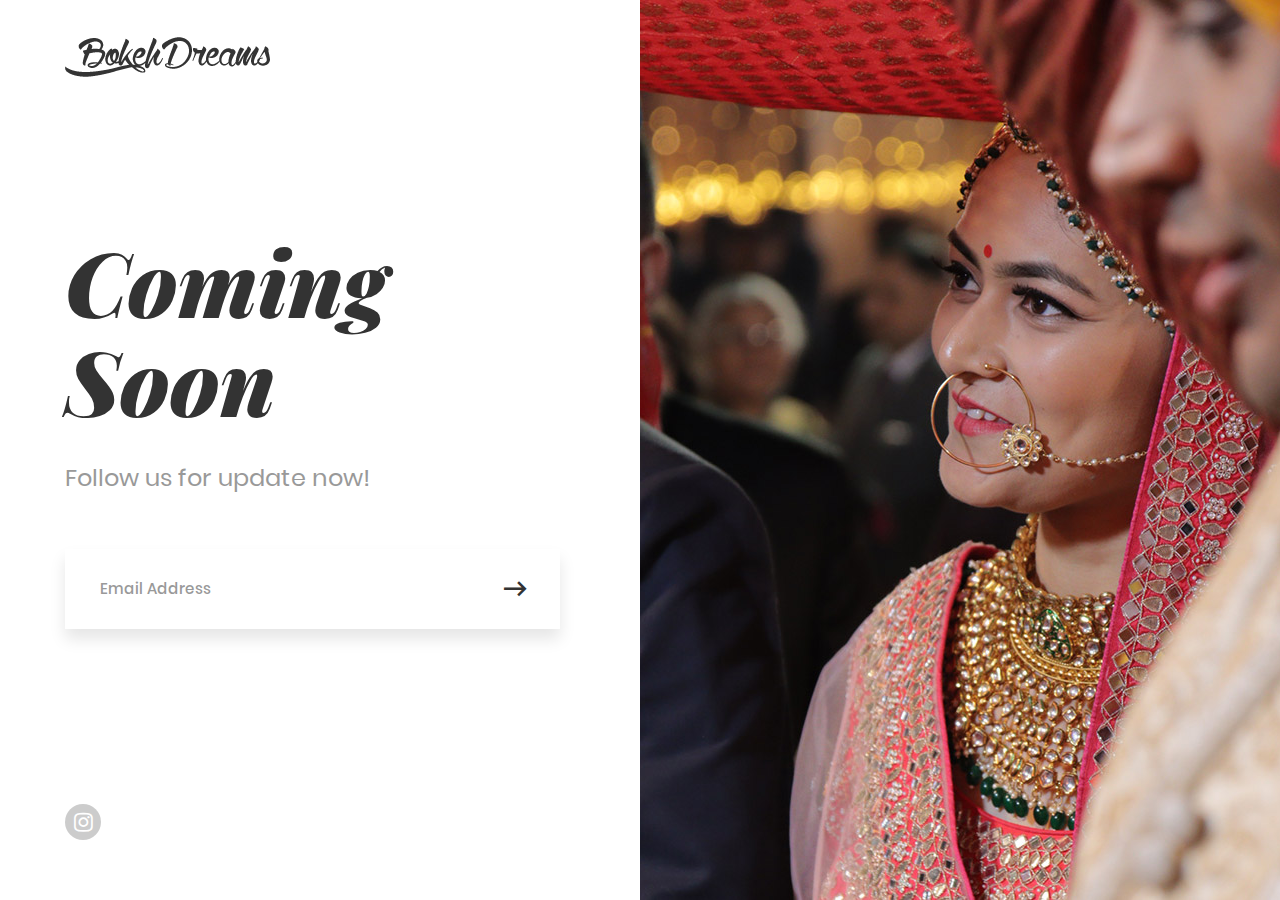
==== index.html @ ba8cb616 "Initial commit" ====
<!DOCTYPE html>
<html lang="en">
<head>
	<title>BokehDreams - Coming Soon</title>
	<meta charset="UTF-8">
	<meta name="viewport" content="width=device-width, initial-scale=1">
<!--===============================================================================================-->	
	<link rel="icon" type="image/png" href="images/icons/favicon.ico"/>
<!--===============================================================================================-->
	<link rel="stylesheet" type="text/css" href="vendor/bootstrap/css/bootstrap.min.css">
<!--===============================================================================================-->
	<link rel="stylesheet" type="text/css" href="fonts/font-awesome-4.7.0/css/font-awesome.min.css">
<!--===============================================================================================-->
	<link rel="stylesheet" type="text/css" href="fonts/iconic/css/material-design-iconic-font.min.css">
<!--===============================================================================================-->
	<link rel="stylesheet" type="text/css" href="vendor/animate/animate.css">
<!--===============================================================================================-->
	<link rel="stylesheet" type="text/css" href="vendor/select2/select2.min.css">
<!--===============================================================================================-->
	<link rel="stylesheet" type="text/css" href="css/util.css">
	<link rel="stylesheet" type="text/css" href="css/main.css">
<!--===============================================================================================-->
</head>
<body>
	
			

	<div class="flex-w flex-str size1 overlay1">
		<div class="flex-w flex-col-sb wsize1 bg0 p-l-65 p-t-37 p-b-50 p-r-80 respon1">
			<div class="wrappic1">
				<a href="#">
					<img src="images/icons/logo.png" alt="IMG">
				</a>
			</div>		
	
			<div class="w-full flex-c-m p-t-80 p-b-90">
				<div class="wsize2">
					<h3 class="l1-txt1 p-b-34 respon3">
						Coming Soon
					</h3>

					<p class="m2-txt1 p-b-46">
						Follow us for update now!
					</p>

					<form class="contact100-form validate-form m-t-10 m-b-10">
						<div class="wrap-input100 validate-input m-lr-auto-lg" data-validate = "Email is required: ex@abc.xyz">
							<input class="s2-txt1 placeholder0 input100 trans-04" type="text" name="email" placeholder="Email Address">

							<button class="flex-c-m ab-t-r size2 hov1">
								<i class="zmdi zmdi-long-arrow-right fs-30 cl1 trans-04"></i>
							</button>
						</div>		
					</form>
				</div>
			</div>
			
			<div class="flex-w">
				<a href="https://www.instagram.com/bokehdreams_/" class="size3 flex-c-m how-social trans-04 m-r-15 m-b-10">
					<i class="fa fa-instagram"></i>
				</a>
			</div>
		</div>
			

		<div class="wsize1 simpleslide100-parent respon2">
			<!--  -->
			<div class="simpleslide100">
				<div class="simpleslide100-item bg-img1" style="background-image: url('images/bg01.jpg');"></div>
				<div class="simpleslide100-item bg-img1" style="background-image: url('images/bg02.jpg');"></div>
				<div class="simpleslide100-item bg-img1" style="background-image: url('images/bg03.jpg');"></div>
				<div class="simpleslide100-item bg-img1" style="background-image: url('images/bg04.jpg');"></div>
			</div>
		</div>
	</div>



	

<!--===============================================================================================-->	
	<script src="vendor/jquery/jquery-3.2.1.min.js"></script>
<!--===============================================================================================-->
	<script src="vendor/bootstrap/js/popper.js"></script>
	<script src="vendor/bootstrap/js/bootstrap.min.js"></script>
<!--===============================================================================================-->
	<script src="vendor/select2/select2.min.js"></script>
<!--===============================================================================================-->
	<script src="vendor/tilt/tilt.jquery.min.js"></script>
<!--===============================================================================================-->
	<script src="js/main.js"></script>

</body>
</html>
---- fonts/iconic/css/material-design-iconic-font.min.css ----
@font-face{font-family:Material-Design-Iconic-Font;src:url(../fonts/Material-Design-Iconic-Font.woff2?v=2.2.0) format('woff2'),url(../fonts/Material-Design-Iconic-Font.woff?v=2.2.0) format('woff'),url(../fonts/Material-Design-Iconic-Font.ttf?v=2.2.0) format('truetype')}.zmdi{display:inline-block;font:normal normal normal 14px/1 'Material-Design-Iconic-Font';font-size:inherit;text-rendering:auto;-webkit-font-smoothing:antialiased;-moz-osx-font-smoothing:grayscale}.zmdi-hc-lg{font-size:1.33333333em;line-height:.75em;vertical-align:-15%}.zmdi-hc-2x{font-size:2em}.zmdi-hc-3x{font-size:3em}.zmdi-hc-4x{font-size:4em}.zmdi-hc-5x{font-size:5em}.zmdi-hc-fw{width:1.28571429em;text-align:center}.zmdi-hc-ul{padding-left:0;margin-left:2.14285714em;list-style-type:none}.zmdi-hc-ul>li{position:relative}.zmdi-hc-li{position:absolute;left:-2.14285714em;width:2.14285714em;top:.14285714em;text-align:center}.zmdi-hc-li.zmdi-hc-lg{left:-1.85714286em}.zmdi-hc-border{padding:.1em .25em;border:solid .1em #9e9e9e;border-radius:2px}.zmdi-hc-border-circle{padding:.1em .25em;border:solid .1em #9e9e9e;border-radius:50%}.zmdi.pull-left{float:left;margin-right:.15em}.zmdi.pull-right{float:right;margin-left:.15em}.zmdi-hc-spin{-webkit-animation:zmdi-spin 1.5s infinite linear;animation:zmdi-spin 1.5s infinite linear}.zmdi-hc-spin-reverse{-webkit-animation:zmdi-spin-reverse 1.5s infinite linear;animation:zmdi-spin-reverse 1.5s infinite linear}@-webkit-keyframes zmdi-spin{0%{-webkit-transform:rotate(0deg);transform:rotate(0deg)}100%{-webkit-transform:rotate(359deg);transform:rotate(359deg)}}@keyframes zmdi-spin{0%{-webkit-transform:rotate(0deg);transform:rotate(0deg)}100%{-webkit-transform:rotate(359deg);transform:rotate(359deg)}}@-webkit-keyframes zmdi-spin-reverse{0%{-webkit-transform:rotate(0deg);transform:rotate(0deg)}100%{-webkit-transform:rotate(-359deg);transform:rotate(-359deg)}}@keyframes zmdi-spin-reverse{0%{-webkit-transform:rotate(0deg);transform:rotate(0deg)}100%{-webkit-transform:rotate(-359deg);transform:rotate(-359deg)}}.zmdi-hc-rotate-90{-webkit-transform:rotate(90deg);-ms-transform:rotate(90deg);transform:rotate(90deg)}.zmdi-hc-rotate-180{-webkit-transform:rotate(180deg);-ms-transform:rotate(180deg);transform:rotate(180deg)}.zmdi-hc-rotate-270{-webkit-transform:rotate(270deg);-ms-transform:rotate(270deg);transform:rotate(270deg)}.zmdi-hc-flip-horizontal{-webkit-transform:scale(-1,1);-ms-transform:scale(-1,1);transform:scale(-1,1)}.zmdi-hc-flip-vertical{-webkit-transform:scale(1,-1);-ms-transform:scale(1,-1);transform:scale(1,-1)}.zmdi-hc-stack{position:relative;display:inline-block;width:2em;height:2em;line-height:2em;vertical-align:middle}.zmdi-hc-stack-1x,.zmdi-hc-stack-2x{position:absolute;left:0;width:100%;text-align:center}.zmdi-hc-stack-1x{line-height:inherit}.zmdi-hc-stack-2x{font-size:2em}.zmdi-hc-inverse{color:#fff}.zmdi-3d-rotation:before{content:'\f101'}.zmdi-airplane-off:before{content:'\f102'}.zmdi-airplane:before{content:'\f103'}.zmdi-album:before{content:'\f104'}.zmdi-archive:before{content:'\f105'}.zmdi-assignment-account:before{content:'\f106'}.zmdi-assignment-alert:before{content:'\f107'}.zmdi-assignment-check:before{content:'\f108'}.zmdi-assignment-o:before{content:'\f109'}.zmdi-assignment-return:before{content:'\f10a'}.zmdi-assignment-returned:before{content:'\f10b'}.zmdi-assignment:before{content:'\f10c'}.zmdi-attachment-alt:before{content:'\f10d'}.zmdi-attachment:before{content:'\f10e'}.zmdi-audio:before{content:'\f10f'}.zmdi-badge-check:before{content:'\f110'}.zmdi-balance-wallet:before{content:'\f111'}.zmdi-balance:before{content:'\f112'}.zmdi-battery-alert:before{content:'\f113'}.zmdi-battery-flash:before{content:'\f114'}.zmdi-battery-unknown:before{content:'\f115'}.zmdi-battery:before{content:'\f116'}.zmdi-bike:before{content:'\f117'}.zmdi-block-alt:before{content:'\f118'}.zmdi-block:before{content:'\f119'}.zmdi-boat:before{content:'\f11a'}.zmdi-book-image:before{content:'\f11b'}.zmdi-book:before{content:'\f11c'}.zmdi-bookmark-outline:before{content:'\f11d'}.zmdi-bookmark:before{content:'\f11e'}.zmdi-brush:before{content:'\f11f'}.zmdi-bug:before{content:'\f120'}.zmdi-bus:before{content:'\f121'}.zmdi-cake:before{content:'\f122'}.zmdi-car-taxi:before{content:'\f123'}.zmdi-car-wash:before{content:'\f124'}.zmdi-car:before{content:'\f125'}.zmdi-card-giftcard:before{content:'\f126'}.zmdi-card-membership:before{content:'\f127'}.zmdi-card-travel:before{content:'\f128'}.zmdi-card:before{content:'\f129'}.zmdi-case-check:before{content:'\f12a'}.zmdi-case-download:before{content:'\f12b'}.zmdi-case-play:before{content:'\f12c'}.zmdi-case:before{content:'\f12d'}.zmdi-cast-connected:before{content:'\f12e'}.zmdi-cast:before{content:'\f12f'}.zmdi-chart-donut:before{content:'\f130'}.zmdi-chart:before{content:'\f131'}.zmdi-city-alt:before{content:'\f132'}.zmdi-city:before{content:'\f133'}.zmdi-close-circle-o:before{content:'\f134'}.zmdi-close-circle:before{content:'\f135'}.zmdi-close:before{content:'\f136'}.zmdi-cocktail:before{content:'\f137'}.zmdi-code-setting:before{content:'\f138'}.zmdi-code-smartphone:before{content:'\f139'}.zmdi-code:before{content:'\f13a'}.zmdi-coffee:before{content:'\f13b'}.zmdi-collection-bookmark:before{content:'\f13c'}.zmdi-collection-case-play:before{content:'\f13d'}.zmdi-collection-folder-image:before{content:'\f13e'}.zmdi-collection-image-o:before{content:'\f13f'}.zmdi-collection-image:before{content:'\f140'}.zmdi-collection-item-1:before{content:'\f141'}.zmdi-collection-item-2:before{content:'\f142'}.zmdi-collection-item-3:before{content:'\f143'}.zmdi-collection-item-4:before{content:'\f144'}.zmdi-collection-item-5:before{content:'\f145'}.zmdi-collection-item-6:before{content:'\f146'}.zmdi-collection-item-7:before{content:'\f147'}.zmdi-collection-item-8:before{content:'\f148'}.zmdi-collection-item-9-plus:before{content:'\f149'}.zmdi-collection-item-9:before{content:'\f14a'}.zmdi-collection-item:before{content:'\f14b'}.zmdi-collection-music:before{content:'\f14c'}.zmdi-collection-pdf:before{content:'\f14d'}.zmdi-collection-plus:before{content:'\f14e'}.zmdi-collection-speaker:before{content:'\f14f'}.zmdi-collection-text:before{content:'\f150'}.zmdi-collection-video:before{content:'\f151'}.zmdi-compass:before{content:'\f152'}.zmdi-cutlery:before{content:'\f153'}.zmdi-delete:before{content:'\f154'}.zmdi-dialpad:before{content:'\f155'}.zmdi-dns:before{content:'\f156'}.zmdi-drink:before{content:'\f157'}.zmdi-edit:before{content:'\f158'}.zmdi-email-open:before{content:'\f159'}.zmdi-email:before{content:'\f15a'}.zmdi-eye-off:before{content:'\f15b'}.zmdi-eye:before{content:'\f15c'}.zmdi-eyedropper:before{content:'\f15d'}.zmdi-favorite-outline:before{content:'\f15e'}.zmdi-favorite:before{content:'\f15f'}.zmdi-filter-list:before{content:'\f160'}.zmdi-fire:before{content:'\f161'}.zmdi-flag:before{content:'\f162'}.zmdi-flare:before{content:'\f163'}.zmdi-flash-auto:before{content:'\f164'}.zmdi-flash-off:before{content:'\f165'}.zmdi-flash:before{content:'\f166'}.zmdi-flip:before{content:'\f167'}.zmdi-flower-alt:before{content:'\f168'}.zmdi-flower:before{content:'\f169'}.zmdi-font:before{content:'\f16a'}.zmdi-fullscreen-alt:before{content:'\f16b'}.zmdi-fullscreen-exit:before{content:'\f16c'}.zmdi-fullscreen:before{content:'\f16d'}.zmdi-functions:before{content:'\f16e'}.zmdi-gas-station:before{content:'\f16f'}.zmdi-gesture:before{content:'\f170'}.zmdi-globe-alt:before{content:'\f171'}.zmdi-globe-lock:before{content:'\f172'}.zmdi-globe:before{content:'\f173'}.zmdi-graduation-cap:before{content:'\f174'}.zmdi-home:before{content:'\f175'}.zmdi-hospital-alt:before{content:'\f176'}.zmdi-hospital:before{content:'\f177'}.zmdi-hotel:before{content:'\f178'}.zmdi-hourglass-alt:before{content:'\f179'}.zmdi-hourglass-outline:before{content:'\f17a'}.zmdi-hourglass:before{content:'\f17b'}.zmdi-http:before{content:'\f17c'}.zmdi-image-alt:before{content:'\f17d'}.zmdi-image-o:before{content:'\f17e'}.zmdi-image:before{content:'\f17f'}.zmdi-inbox:before{content:'\f180'}.zmdi-invert-colors-off:before{content:'\f181'}.zmdi-invert-colors:before{content:'\f182'}.zmdi-key:before{content:'\f183'}.zmdi-label-alt-outline:before{content:'\f184'}.zmdi-label-alt:before{content:'\f185'}.zmdi-label-heart:before{content:'\f186'}.zmdi-label:before{content:'\f187'}.zmdi-labels:before{content:'\f188'}.zmdi-lamp:before{content:'\f189'}.zmdi-landscape:before{content:'\f18a'}.zmdi-layers-off:before{content:'\f18b'}.zmdi-layers:before{content:'\f18c'}.zmdi-library:before{content:'\f18d'}.zmdi-link:before{content:'\f18e'}.zmdi-lock-open:before{content:'\f18f'}.zmdi-lock-outline:before{content:'\f190'}.zmdi-lock:before{content:'\f191'}.zmdi-mail-reply-all:before{content:'\f192'}.zmdi-mail-reply:before{content:'\f193'}.zmdi-mail-send:before{content:'\f194'}.zmdi-mall:before{content:'\f195'}.zmdi-map:before{content:'\f196'}.zmdi-menu:before{content:'\f197'}.zmdi-money-box:before{content:'\f198'}.zmdi-money-off:before{content:'\f199'}.zmdi-money:before{content:'\f19a'}.zmdi-more-vert:before{content:'\f19b'}.zmdi-more:before{content:'\f19c'}.zmdi-movie-alt:before{content:'\f19d'}.zmdi-movie:before{content:'\f19e'}.zmdi-nature-people:before{content:'\f19f'}.zmdi-nature:before{content:'\f1a0'}.zmdi-navigation:before{content:'\f1a1'}.zmdi-open-in-browser:before{content:'\f1a2'}.zmdi-open-in-new:before{content:'\f1a3'}.zmdi-palette:before{content:'\f1a4'}.zmdi-parking:before{content:'\f1a5'}.zmdi-pin-account:before{content:'\f1a6'}.zmdi-pin-assistant:before{content:'\f1a7'}.zmdi-pin-drop:before{content:'\f1a8'}.zmdi-pin-help:before{content:'\f1a9'}.zmdi-pin-off:before{content:'\f1aa'}.zmdi-pin:before{content:'\f1ab'}.zmdi-pizza:before{content:'\f1ac'}.zmdi-plaster:before{content:'\f1ad'}.zmdi-power-setting:before{content:'\f1ae'}.zmdi-power:before{content:'\f1af'}.zmdi-print:before{content:'\f1b0'}.zmdi-puzzle-piece:before{content:'\f1b1'}.zmdi-quote:before{content:'\f1b2'}.zmdi-railway:before{content:'\f1b3'}.zmdi-receipt:before{content:'\f1b4'}.zmdi-refresh-alt:before{content:'\f1b5'}.zmdi-refresh-sync-alert:before{content:'\f1b6'}.zmdi-refresh-sync-off:before{content:'\f1b7'}.zmdi-refresh-sync:before{content:'\f1b8'}.zmdi-refresh:before{content:'\f1b9'}.zmdi-roller:before{content:'\f1ba'}.zmdi-ruler:before{content:'\f1bb'}.zmdi-scissors:before{content:'\f1bc'}.zmdi-screen-rotation-lock:before{content:'\f1bd'}.zmdi-screen-rotation:before{content:'\f1be'}.zmdi-search-for:before{content:'\f1bf'}.zmdi-search-in-file:before{content:'\f1c0'}.zmdi-search-in-page:before{content:'\f1c1'}.zmdi-search-replace:before{content:'\f1c2'}.zmdi-search:before{content:'\f1c3'}.zmdi-seat:before{content:'\f1c4'}.zmdi-settings-square:before{content:'\f1c5'}.zmdi-settings:before{content:'\f1c6'}.zmdi-shield-check:before{content:'\f1c7'}.zmdi-shield-security:before{content:'\f1c8'}.zmdi-shopping-basket:before{content:'\f1c9'}.zmdi-shopping-cart-plus:before{content:'\f1ca'}.zmdi-shopping-cart:before{content:'\f1cb'}.zmdi-sign-in:before{content:'\f1cc'}.zmdi-sort-amount-asc:before{content:'\f1cd'}.zmdi-sort-amount-desc:before{content:'\f1ce'}.zmdi-sort-asc:before{content:'\f1cf'}.zmdi-sort-desc:before{content:'\f1d0'}.zmdi-spellcheck:before{content:'\f1d1'}.zmdi-storage:before{content:'\f1d2'}.zmdi-store-24:before{content:'\f1d3'}.zmdi-store:before{content:'\f1d4'}.zmdi-subway:before{content:'\f1d5'}.zmdi-sun:before{content:'\f1d6'}.zmdi-tab-unselected:before{content:'\f1d7'}.zmdi-tab:before{content:'\f1d8'}.zmdi-tag-close:before{content:'\f1d9'}.zmdi-tag-more:before{content:'\f1da'}.zmdi-tag:before{content:'\f1db'}.zmdi-thumb-down:before{content:'\f1dc'}.zmdi-thumb-up-down:before{content:'\f1dd'}.zmdi-thumb-up:before{content:'\f1de'}.zmdi-ticket-star:before{content:'\f1df'}.zmdi-toll:before{content:'\f1e0'}.zmdi-toys:before{content:'\f1e1'}.zmdi-traffic:before{content:'\f1e2'}.zmdi-translate:before{content:'\f1e3'}.zmdi-triangle-down:before{content:'\f1e4'}.zmdi-triangle-up:before{content:'\f1e5'}.zmdi-truck:before{content:'\f1e6'}.zmdi-turning-sign:before{content:'\f1e7'}.zmdi-wallpaper:before{content:'\f1e8'}.zmdi-washing-machine:before{content:'\f1e9'}.zmdi-window-maximize:before{content:'\f1ea'}.zmdi-window-minimize:before{content:'\f1eb'}.zmdi-window-restore:before{content:'\f1ec'}.zmdi-wrench:before{content:'\f1ed'}.zmdi-zoom-in:before{content:'\f1ee'}.zmdi-zoom-out:before{content:'\f1ef'}.zmdi-alert-circle-o:before{content:'\f1f0'}.zmdi-alert-circle:before{content:'\f1f1'}.zmdi-alert-octagon:before{content:'\f1f2'}.zmdi-alert-polygon:before{content:'\f1f3'}.zmdi-alert-triangle:before{content:'\f1f4'}.zmdi-help-outline:before{content:'\f1f5'}.zmdi-help:before{content:'\f1f6'}.zmdi-info-outline:before{content:'\f1f7'}.zmdi-info:before{content:'\f1f8'}.zmdi-notifications-active:before{content:'\f1f9'}.zmdi-notifications-add:before{content:'\f1fa'}.zmdi-notifications-none:before{content:'\f1fb'}.zmdi-notifications-off:before{content:'\f1fc'}.zmdi-notifications-paused:before{content:'\f1fd'}.zmdi-notifications:before{content:'\f1fe'}.zmdi-account-add:before{content:'\f1ff'}.zmdi-account-box-mail:before{content:'\f200'}.zmdi-account-box-o:before{content:'\f201'}.zmdi-account-box-phone:before{content:'\f202'}.zmdi-account-box:before{content:'\f203'}.zmdi-account-calendar:before{content:'\f204'}.zmdi-account-circle:before{content:'\f205'}.zmdi-account-o:before{content:'\f206'}.zmdi-account:before{content:'\f207'}.zmdi-accounts-add:before{content:'\f208'}.zmdi-accounts-alt:before{content:'\f209'}.zmdi-accounts-list-alt:before{content:'\f20a'}.zmdi-accounts-list:before{content:'\f20b'}.zmdi-accounts-outline:before{content:'\f20c'}.zmdi-accounts:before{content:'\f20d'}.zmdi-face:before{content:'\f20e'}.zmdi-female:before{content:'\f20f'}.zmdi-male-alt:before{content:'\f210'}.zmdi-male-female:before{content:'\f211'}.zmdi-male:before{content:'\f212'}.zmdi-mood-bad:before{content:'\f213'}.zmdi-mood:before{content:'\f214'}.zmdi-run:before{content:'\f215'}.zmdi-walk:before{content:'\f216'}.zmdi-cloud-box:before{content:'\f217'}.zmdi-cloud-circle:before{content:'\f218'}.zmdi-cloud-done:before{content:'\f219'}.zmdi-cloud-download:before{content:'\f21a'}.zmdi-cloud-off:before{content:'\f21b'}.zmdi-cloud-outline-alt:before{content:'\f21c'}.zmdi-cloud-outline:before{content:'\f21d'}.zmdi-cloud-upload:before{content:'\f21e'}.zmdi-cloud:before{content:'\f21f'}.zmdi-download:before{content:'\f220'}.zmdi-file-plus:before{content:'\f221'}.zmdi-file-text:before{content:'\f222'}.zmdi-file:before{content:'\f223'}.zmdi-folder-outline:before{content:'\f224'}.zmdi-folder-person:before{content:'\f225'}.zmdi-folder-star-alt:before{content:'\f226'}.zmdi-folder-star:before{content:'\f227'}.zmdi-folder:before{content:'\f228'}.zmdi-gif:before{content:'\f229'}.zmdi-upload:before{content:'\f22a'}.zmdi-border-all:before{content:'\f22b'}.zmdi-border-bottom:before{content:'\f22c'}.zmdi-border-clear:before{content:'\f22d'}.zmdi-border-color:before{content:'\f22e'}.zmdi-border-horizontal:before{content:'\f22f'}.zmdi-border-inner:before{content:'\f230'}.zmdi-border-left:before{content:'\f231'}.zmdi-border-outer:before{content:'\f232'}.zmdi-border-right:before{content:'\f233'}.zmdi-border-style:before{content:'\f234'}.zmdi-border-top:before{content:'\f235'}.zmdi-border-vertical:before{content:'\f236'}.zmdi-copy:before{content:'\f237'}.zmdi-crop:before{content:'\f238'}.zmdi-format-align-center:before{content:'\f239'}.zmdi-format-align-justify:before{content:'\f23a'}.zmdi-format-align-left:before{content:'\f23b'}.zmdi-format-align-right:before{content:'\f23c'}.zmdi-format-bold:before{content:'\f23d'}.zmdi-format-clear-all:before{content:'\f23e'}.zmdi-format-clear:before{content:'\f23f'}.zmdi-format-color-fill:before{content:'\f240'}.zmdi-format-color-reset:before{content:'\f241'}.zmdi-format-color-text:before{content:'\f242'}.zmdi-format-indent-decrease:before{content:'\f243'}.zmdi-format-indent-increase:before{content:'\f244'}.zmdi-format-italic:before{content:'\f245'}.zmdi-format-line-spacing:before{content:'\f246'}.zmdi-format-list-bulleted:before{content:'\f247'}.zmdi-format-list-numbered:before{content:'\f248'}.zmdi-format-ltr:before{content:'\f249'}.zmdi-format-rtl:before{content:'\f24a'}.zmdi-format-size:before{content:'\f24b'}.zmdi-format-strikethrough-s:before{content:'\f24c'}.zmdi-format-strikethrough:before{content:'\f24d'}.zmdi-format-subject:before{content:'\f24e'}.zmdi-format-underlined:before{content:'\f24f'}.zmdi-format-valign-bottom:before{content:'\f250'}.zmdi-format-valign-center:before{content:'\f251'}.zmdi-format-valign-top:before{content:'\f252'}.zmdi-redo:before{content:'\f253'}.zmdi-select-all:before{content:'\f254'}.zmdi-space-bar:before{content:'\f255'}.zmdi-text-format:before{content:'\f256'}.zmdi-transform:before{content:'\f257'}.zmdi-undo:before{content:'\f258'}.zmdi-wrap-text:before{content:'\f259'}.zmdi-comment-alert:before{content:'\f25a'}.zmdi-comment-alt-text:before{content:'\f25b'}.zmdi-comment-alt:before{content:'\f25c'}.zmdi-comment-edit:before{content:'\f25d'}.zmdi-comment-image:before{content:'\f25e'}.zmdi-comment-list:before{content:'\f25f'}.zmdi-comment-more:before{content:'\f260'}.zmdi-comment-outline:before{content:'\f261'}.zmdi-comment-text-alt:before{content:'\f262'}.zmdi-comment-text:before{content:'\f263'}.zmdi-comment-video:before{content:'\f264'}.zmdi-comment:before{content:'\f265'}.zmdi-comments:before{content:'\f266'}.zmdi-check-all:before{content:'\f267'}.zmdi-check-circle-u:before{content:'\f268'}.zmdi-check-circle:before{content:'\f269'}.zmdi-check-square:before{content:'\f26a'}.zmdi-check:before{content:'\f26b'}.zmdi-circle-o:before{content:'\f26c'}.zmdi-circle:before{content:'\f26d'}.zmdi-dot-circle-alt:before{content:'\f26e'}.zmdi-dot-circle:before{content:'\f26f'}.zmdi-minus-circle-outline:before{content:'\f270'}.zmdi-minus-circle:before{content:'\f271'}.zmdi-minus-square:before{content:'\f272'}.zmdi-minus:before{content:'\f273'}.zmdi-plus-circle-o-duplicate:before{content:'\f274'}.zmdi-plus-circle-o:before{content:'\f275'}.zmdi-plus-circle:before{content:'\f276'}.zmdi-plus-square:before{content:'\f277'}.zmdi-plus:before{content:'\f278'}.zmdi-square-o:before{content:'\f279'}.zmdi-star-circle:before{content:'\f27a'}.zmdi-star-half:before{content:'\f27b'}.zmdi-star-outline:before{content:'\f27c'}.zmdi-star:before{content:'\f27d'}.zmdi-bluetooth-connected:before{content:'\f27e'}.zmdi-bluetooth-off:before{content:'\f27f'}.zmdi-bluetooth-search:before{content:'\f280'}.zmdi-bluetooth-setting:before{content:'\f281'}.zmdi-bluetooth:before{content:'\f282'}.zmdi-camera-add:before{content:'\f283'}.zmdi-camera-alt:before{content:'\f284'}.zmdi-camera-bw:before{content:'\f285'}.zmdi-camera-front:before{content:'\f286'}.zmdi-camera-mic:before{content:'\f287'}.zmdi-camera-party-mode:before{content:'\f288'}.zmdi-camera-rear:before{content:'\f289'}.zmdi-camera-roll:before{content:'\f28a'}.zmdi-camera-switch:before{content:'\f28b'}.zmdi-camera:before{content:'\f28c'}.zmdi-card-alert:before{content:'\f28d'}.zmdi-card-off:before{content:'\f28e'}.zmdi-card-sd:before{content:'\f28f'}.zmdi-card-sim:before{content:'\f290'}.zmdi-desktop-mac:before{content:'\f291'}.zmdi-desktop-windows:before{content:'\f292'}.zmdi-device-hub:before{content:'\f293'}.zmdi-devices-off:before{content:'\f294'}.zmdi-devices:before{content:'\f295'}.zmdi-dock:before{content:'\f296'}.zmdi-floppy:before{content:'\f297'}.zmdi-gamepad:before{content:'\f298'}.zmdi-gps-dot:before{content:'\f299'}.zmdi-gps-off:before{content:'\f29a'}.zmdi-gps:before{content:'\f29b'}.zmdi-headset-mic:before{content:'\f29c'}.zmdi-headset:before{content:'\f29d'}.zmdi-input-antenna:before{content:'\f29e'}.zmdi-input-composite:before{content:'\f29f'}.zmdi-input-hdmi:before{content:'\f2a0'}.zmdi-input-power:before{content:'\f2a1'}.zmdi-input-svideo:before{content:'\f2a2'}.zmdi-keyboard-hide:before{content:'\f2a3'}.zmdi-keyboard:before{content:'\f2a4'}.zmdi-laptop-chromebook:before{content:'\f2a5'}.zmdi-laptop-mac:before{content:'\f2a6'}.zmdi-laptop:before{content:'\f2a7'}.zmdi-mic-off:before{content:'\f2a8'}.zmdi-mic-outline:before{content:'\f2a9'}.zmdi-mic-setting:before{content:'\f2aa'}.zmdi-mic:before{content:'\f2ab'}.zmdi-mouse:before{content:'\f2ac'}.zmdi-network-alert:before{content:'\f2ad'}.zmdi-network-locked:before{content:'\f2ae'}.zmdi-network-off:before{content:'\f2af'}.zmdi-network-outline:before{content:'\f2b0'}.zmdi-network-setting:before{content:'\f2b1'}.zmdi-network:before{content:'\f2b2'}.zmdi-phone-bluetooth:before{content:'\f2b3'}.zmdi-phone-end:before{content:'\f2b4'}.zmdi-phone-forwarded:before{content:'\f2b5'}.zmdi-phone-in-talk:before{content:'\f2b6'}.zmdi-phone-locked:before{content:'\f2b7'}.zmdi-phone-missed:before{content:'\f2b8'}.zmdi-phone-msg:before{content:'\f2b9'}.zmdi-phone-paused:before{content:'\f2ba'}.zmdi-phone-ring:before{content:'\f2bb'}.zmdi-phone-setting:before{content:'\f2bc'}.zmdi-phone-sip:before{content:'\f2bd'}.zmdi-phone:before{content:'\f2be'}.zmdi-portable-wifi-changes:before{content:'\f2bf'}.zmdi-portable-wifi-off:before{content:'\f2c0'}.zmdi-portable-wifi:before{content:'\f2c1'}.zmdi-radio:before{content:'\f2c2'}.zmdi-reader:before{content:'\f2c3'}.zmdi-remote-control-alt:before{content:'\f2c4'}.zmdi-remote-control:before{content:'\f2c5'}.zmdi-router:before{content:'\f2c6'}.zmdi-scanner:before{content:'\f2c7'}.zmdi-smartphone-android:before{content:'\f2c8'}.zmdi-smartphone-download:before{content:'\f2c9'}.zmdi-smartphone-erase:before{content:'\f2ca'}.zmdi-smartphone-info:before{content:'\f2cb'}.zmdi-smartphone-iphone:before{content:'\f2cc'}.zmdi-smartphone-landscape-lock:before{content:'\f2cd'}.zmdi-smartphone-landscape:before{content:'\f2ce'}.zmdi-smartphone-lock:before{content:'\f2cf'}.zmdi-smartphone-portrait-lock:before{content:'\f2d0'}.zmdi-smartphone-ring:before{content:'\f2d1'}.zmdi-smartphone-setting:before{content:'\f2d2'}.zmdi-smartphone-setup:before{content:'\f2d3'}.zmdi-smartphone:before{content:'\f2d4'}.zmdi-speaker:before{content:'\f2d5'}.zmdi-tablet-android:before{content:'\f2d6'}.zmdi-tablet-mac:before{content:'\f2d7'}.zmdi-tablet:before{content:'\f2d8'}.zmdi-tv-alt-play:before{content:'\f2d9'}.zmdi-tv-list:before{content:'\f2da'}.zmdi-tv-play:before{content:'\f2db'}.zmdi-tv:before{content:'\f2dc'}.zmdi-usb:before{content:'\f2dd'}.zmdi-videocam-off:before{content:'\f2de'}.zmdi-videocam-switch:before{content:'\f2df'}.zmdi-videocam:before{content:'\f2e0'}.zmdi-watch:before{content:'\f2e1'}.zmdi-wifi-alt-2:before{content:'\f2e2'}.zmdi-wifi-alt:before{content:'\f2e3'}.zmdi-wifi-info:before{content:'\f2e4'}.zmdi-wifi-lock:before{content:'\f2e5'}.zmdi-wifi-off:before{content:'\f2e6'}.zmdi-wifi-outline:before{content:'\f2e7'}.zmdi-wifi:before{content:'\f2e8'}.zmdi-arrow-left-bottom:before{content:'\f2e9'}.zmdi-arrow-left:before{content:'\f2ea'}.zmdi-arrow-merge:before{content:'\f2eb'}.zmdi-arrow-missed:before{content:'\f2ec'}.zmdi-arrow-right-top:before{content:'\f2ed'}.zmdi-arrow-right:before{content:'\f2ee'}.zmdi-arrow-split:before{content:'\f2ef'}.zmdi-arrows:before{content:'\f2f0'}.zmdi-caret-down-circle:before{content:'\f2f1'}.zmdi-caret-down:before{content:'\f2f2'}.zmdi-caret-left-circle:before{content:'\f2f3'}.zmdi-caret-left:before{content:'\f2f4'}.zmdi-caret-right-circle:before{content:'\f2f5'}.zmdi-caret-right:before{content:'\f2f6'}.zmdi-caret-up-circle:before{content:'\f2f7'}.zmdi-caret-up:before{content:'\f2f8'}.zmdi-chevron-down:before{content:'\f2f9'}.zmdi-chevron-left:before{content:'\f2fa'}.zmdi-chevron-right:before{content:'\f2fb'}.zmdi-chevron-up:before{content:'\f2fc'}.zmdi-forward:before{content:'\f2fd'}.zmdi-long-arrow-down:before{content:'\f2fe'}.zmdi-long-arrow-left:before{content:'\f2ff'}.zmdi-long-arrow-return:before{content:'\f300'}.zmdi-long-arrow-right:before{content:'\f301'}.zmdi-long-arrow-tab:before{content:'\f302'}.zmdi-long-arrow-up:before{content:'\f303'}.zmdi-rotate-ccw:before{content:'\f304'}.zmdi-rotate-cw:before{content:'\f305'}.zmdi-rotate-left:before{content:'\f306'}.zmdi-rotate-right:before{content:'\f307'}.zmdi-square-down:before{content:'\f308'}.zmdi-square-right:before{content:'\f309'}.zmdi-swap-alt:before{content:'\f30a'}.zmdi-swap-vertical-circle:before{content:'\f30b'}.zmdi-swap-vertical:before{content:'\f30c'}.zmdi-swap:before{content:'\f30d'}.zmdi-trending-down:before{content:'\f30e'}.zmdi-trending-flat:before{content:'\f30f'}.zmdi-trending-up:before{content:'\f310'}.zmdi-unfold-less:before{content:'\f311'}.zmdi-unfold-more:before{content:'\f312'}.zmdi-apps:before{content:'\f313'}.zmdi-grid-off:before{content:'\f314'}.zmdi-grid:before{content:'\f315'}.zmdi-view-agenda:before{content:'\f316'}.zmdi-view-array:before{content:'\f317'}.zmdi-view-carousel:before{content:'\f318'}.zmdi-view-column:before{content:'\f319'}.zmdi-view-comfy:before{content:'\f31a'}.zmdi-view-compact:before{content:'\f31b'}.zmdi-view-dashboard:before{content:'\f31c'}.zmdi-view-day:before{content:'\f31d'}.zmdi-view-headline:before{content:'\f31e'}.zmdi-view-list-alt:before{content:'\f31f'}.zmdi-view-list:before{content:'\f320'}.zmdi-view-module:before{content:'\f321'}.zmdi-view-quilt:before{content:'\f322'}.zmdi-view-stream:before{content:'\f323'}.zmdi-view-subtitles:before{content:'\f324'}.zmdi-view-toc:before{content:'\f325'}.zmdi-view-web:before{content:'\f326'}.zmdi-view-week:before{content:'\f327'}.zmdi-widgets:before{content:'\f328'}.zmdi-alarm-check:before{content:'\f329'}.zmdi-alarm-off:before{content:'\f32a'}.zmdi-alarm-plus:before{content:'\f32b'}.zmdi-alarm-snooze:before{content:'\f32c'}.zmdi-alarm:before{content:'\f32d'}.zmdi-calendar-alt:before{content:'\f32e'}.zmdi-calendar-check:before{content:'\f32f'}.zmdi-calendar-close:before{content:'\f330'}.zmdi-calendar-note:before{content:'\f331'}.zmdi-calendar:before{content:'\f332'}.zmdi-time-countdown:before{content:'\f333'}.zmdi-time-interval:before{content:'\f334'}.zmdi-time-restore-setting:before{content:'\f335'}.zmdi-time-restore:before{content:'\f336'}.zmdi-time:before{content:'\f337'}.zmdi-timer-off:before{content:'\f338'}.zmdi-timer:before{content:'\f339'}.zmdi-android-alt:before{content:'\f33a'}.zmdi-android:before{content:'\f33b'}.zmdi-apple:before{content:'\f33c'}.zmdi-behance:before{content:'\f33d'}.zmdi-codepen:before{content:'\f33e'}.zmdi-dribbble:before{content:'\f33f'}.zmdi-dropbox:before{content:'\f340'}.zmdi-evernote:before{content:'\f341'}.zmdi-facebook-box:before{content:'\f342'}.zmdi-facebook:before{content:'\f343'}.zmdi-github-box:before{content:'\f344'}.zmdi-github:before{content:'\f345'}.zmdi-google-drive:before{content:'\f346'}.zmdi-google-earth:before{content:'\f347'}.zmdi-google-glass:before{content:'\f348'}.zmdi-google-maps:before{content:'\f349'}.zmdi-google-pages:before{content:'\f34a'}.zmdi-google-play:before{content:'\f34b'}.zmdi-google-plus-box:before{content:'\f34c'}.zmdi-google-plus:before{content:'\f34d'}.zmdi-google:before{content:'\f34e'}.zmdi-instagram:before{content:'\f34f'}.zmdi-language-css3:before{content:'\f350'}.zmdi-language-html5:before{content:'\f351'}.zmdi-language-javascript:before{content:'\f352'}.zmdi-language-python-alt:before{content:'\f353'}.zmdi-language-python:before{content:'\f354'}.zmdi-lastfm:before{content:'\f355'}.zmdi-linkedin-box:before{content:'\f356'}.zmdi-paypal:before{content:'\f357'}.zmdi-pinterest-box:before{content:'\f358'}.zmdi-pocket:before{content:'\f359'}.zmdi-polymer:before{content:'\f35a'}.zmdi-share:before{content:'\f35b'}.zmdi-stackoverflow:before{content:'\f35c'}.zmdi-steam-square:before{content:'\f35d'}.zmdi-steam:before{content:'\f35e'}.zmdi-twitter-box:before{content:'\f35f'}.zmdi-twitter:before{content:'\f360'}.zmdi-vk:before{content:'\f361'}.zmdi-wikipedia:before{content:'\f362'}.zmdi-windows:before{content:'\f363'}.zmdi-aspect-ratio-alt:before{content:'\f364'}.zmdi-aspect-ratio:before{content:'\f365'}.zmdi-blur-circular:before{content:'\f366'}.zmdi-blur-linear:before{content:'\f367'}.zmdi-blur-off:before{content:'\f368'}.zmdi-blur:before{content:'\f369'}.zmdi-brightness-2:before{content:'\f36a'}.zmdi-brightness-3:before{content:'\f36b'}.zmdi-brightness-4:before{content:'\f36c'}.zmdi-brightness-5:before{content:'\f36d'}.zmdi-brightness-6:before{content:'\f36e'}.zmdi-brightness-7:before{content:'\f36f'}.zmdi-brightness-auto:before{content:'\f370'}.zmdi-brightness-setting:before{content:'\f371'}.zmdi-broken-image:before{content:'\f372'}.zmdi-center-focus-strong:before{content:'\f373'}.zmdi-center-focus-weak:before{content:'\f374'}.zmdi-compare:before{content:'\f375'}.zmdi-crop-16-9:before{content:'\f376'}.zmdi-crop-3-2:before{content:'\f377'}.zmdi-crop-5-4:before{content:'\f378'}.zmdi-crop-7-5:before{content:'\f379'}.zmdi-crop-din:before{content:'\f37a'}.zmdi-crop-free:before{content:'\f37b'}.zmdi-crop-landscape:before{content:'\f37c'}.zmdi-crop-portrait:before{content:'\f37d'}.zmdi-crop-square:before{content:'\f37e'}.zmdi-exposure-alt:before{content:'\f37f'}.zmdi-exposure:before{content:'\f380'}.zmdi-filter-b-and-w:before{content:'\f381'}.zmdi-filter-center-focus:before{content:'\f382'}.zmdi-filter-frames:before{content:'\f383'}.zmdi-filter-tilt-shift:before{content:'\f384'}.zmdi-gradient:before{content:'\f385'}.zmdi-grain:before{content:'\f386'}.zmdi-graphic-eq:before{content:'\f387'}.zmdi-hdr-off:before{content:'\f388'}.zmdi-hdr-strong:before{content:'\f389'}.zmdi-hdr-weak:before{content:'\f38a'}.zmdi-hdr:before{content:'\f38b'}.zmdi-iridescent:before{content:'\f38c'}.zmdi-leak-off:before{content:'\f38d'}.zmdi-leak:before{content:'\f38e'}.zmdi-looks:before{content:'\f38f'}.zmdi-loupe:before{content:'\f390'}.zmdi-panorama-horizontal:before{content:'\f391'}.zmdi-panorama-vertical:before{content:'\f392'}.zmdi-panorama-wide-angle:before{content:'\f393'}.zmdi-photo-size-select-large:before{content:'\f394'}.zmdi-photo-size-select-small:before{content:'\f395'}.zmdi-picture-in-picture:before{content:'\f396'}.zmdi-slideshow:before{content:'\f397'}.zmdi-texture:before{content:'\f398'}.zmdi-tonality:before{content:'\f399'}.zmdi-vignette:before{content:'\f39a'}.zmdi-wb-auto:before{content:'\f39b'}.zmdi-eject-alt:before{content:'\f39c'}.zmdi-eject:before{content:'\f39d'}.zmdi-equalizer:before{content:'\f39e'}.zmdi-fast-forward:before{content:'\f39f'}.zmdi-fast-rewind:before{content:'\f3a0'}.zmdi-forward-10:before{content:'\f3a1'}.zmdi-forward-30:before{content:'\f3a2'}.zmdi-forward-5:before{content:'\f3a3'}.zmdi-hearing:before{content:'\f3a4'}.zmdi-pause-circle-outline:before{content:'\f3a5'}.zmdi-pause-circle:before{content:'\f3a6'}.zmdi-pause:before{content:'\f3a7'}.zmdi-play-circle-outline:before{content:'\f3a8'}.zmdi-play-circle:before{content:'\f3a9'}.zmdi-play:before{content:'\f3aa'}.zmdi-playlist-audio:before{content:'\f3ab'}.zmdi-playlist-plus:before{content:'\f3ac'}.zmdi-repeat-one:before{content:'\f3ad'}.zmdi-repeat:before{content:'\f3ae'}.zmdi-replay-10:before{content:'\f3af'}.zmdi-replay-30:before{content:'\f3b0'}.zmdi-replay-5:before{content:'\f3b1'}.zmdi-replay:before{content:'\f3b2'}.zmdi-shuffle:before{content:'\f3b3'}.zmdi-skip-next:before{content:'\f3b4'}.zmdi-skip-previous:before{content:'\f3b5'}.zmdi-stop:before{content:'\f3b6'}.zmdi-surround-sound:before{content:'\f3b7'}.zmdi-tune:before{content:'\f3b8'}.zmdi-volume-down:before{content:'\f3b9'}.zmdi-volume-mute:before{content:'\f3ba'}.zmdi-volume-off:before{content:'\f3bb'}.zmdi-volume-up:before{content:'\f3bc'}.zmdi-n-1-square:before{content:'\f3bd'}.zmdi-n-2-square:before{content:'\f3be'}.zmdi-n-3-square:before{content:'\f3bf'}.zmdi-n-4-square:before{content:'\f3c0'}.zmdi-n-5-square:before{content:'\f3c1'}.zmdi-n-6-square:before{content:'\f3c2'}.zmdi-neg-1:before{content:'\f3c3'}.zmdi-neg-2:before{content:'\f3c4'}.zmdi-plus-1:before{content:'\f3c5'}.zmdi-plus-2:before{content:'\f3c6'}.zmdi-sec-10:before{content:'\f3c7'}.zmdi-sec-3:before{content:'\f3c8'}.zmdi-zero:before{content:'\f3c9'}.zmdi-airline-seat-flat-angled:before{content:'\f3ca'}.zmdi-airline-seat-flat:before{content:'\f3cb'}.zmdi-airline-seat-individual-suite:before{content:'\f3cc'}.zmdi-airline-seat-legroom-extra:before{content:'\f3cd'}.zmdi-airline-seat-legroom-normal:before{content:'\f3ce'}.zmdi-airline-seat-legroom-reduced:before{content:'\f3cf'}.zmdi-airline-seat-recline-extra:before{content:'\f3d0'}.zmdi-airline-seat-recline-normal:before{content:'\f3d1'}.zmdi-airplay:before{content:'\f3d2'}.zmdi-closed-caption:before{content:'\f3d3'}.zmdi-confirmation-number:before{content:'\f3d4'}.zmdi-developer-board:before{content:'\f3d5'}.zmdi-disc-full:before{content:'\f3d6'}.zmdi-explicit:before{content:'\f3d7'}.zmdi-flight-land:before{content:'\f3d8'}.zmdi-flight-takeoff:before{content:'\f3d9'}.zmdi-flip-to-back:before{content:'\f3da'}.zmdi-flip-to-front:before{content:'\f3db'}.zmdi-group-work:before{content:'\f3dc'}.zmdi-hd:before{content:'\f3dd'}.zmdi-hq:before{content:'\f3de'}.zmdi-markunread-mailbox:before{content:'\f3df'}.zmdi-memory:before{content:'\f3e0'}.zmdi-nfc:before{content:'\f3e1'}.zmdi-play-for-work:before{content:'\f3e2'}.zmdi-power-input:before{content:'\f3e3'}.zmdi-present-to-all:before{content:'\f3e4'}.zmdi-satellite:before{content:'\f3e5'}.zmdi-tap-and-play:before{content:'\f3e6'}.zmdi-vibration:before{content:'\f3e7'}.zmdi-voicemail:before{content:'\f3e8'}.zmdi-group:before{content:'\f3e9'}.zmdi-rss:before{content:'\f3ea'}.zmdi-shape:before{content:'\f3eb'}.zmdi-spinner:before{content:'\f3ec'}.zmdi-ungroup:before{content:'\f3ed'}.zmdi-500px:before{content:'\f3ee'}.zmdi-8tracks:before{content:'\f3ef'}.zmdi-amazon:before{content:'\f3f0'}.zmdi-blogger:before{content:'\f3f1'}.zmdi-delicious:before{content:'\f3f2'}.zmdi-disqus:before{content:'\f3f3'}.zmdi-flattr:before{content:'\f3f4'}.zmdi-flickr:before{content:'\f3f5'}.zmdi-github-alt:before{content:'\f3f6'}.zmdi-google-old:before{content:'\f3f7'}.zmdi-linkedin:before{content:'\f3f8'}.zmdi-odnoklassniki:before{content:'\f3f9'}.zmdi-outlook:before{content:'\f3fa'}.zmdi-paypal-alt:before{content:'\f3fb'}.zmdi-pinterest:before{content:'\f3fc'}.zmdi-playstation:before{content:'\f3fd'}.zmdi-reddit:before{content:'\f3fe'}.zmdi-skype:before{content:'\f3ff'}.zmdi-slideshare:before{content:'\f400'}.zmdi-soundcloud:before{content:'\f401'}.zmdi-tumblr:before{content:'\f402'}.zmdi-twitch:before{content:'\f403'}.zmdi-vimeo:before{content:'\f404'}.zmdi-whatsapp:before{content:'\f405'}.zmdi-xbox:before{content:'\f406'}.zmdi-yahoo:before{content:'\f407'}.zmdi-youtube-play:before{content:'\f408'}.zmdi-youtube:before{content:'\f409'}.zmdi-3d-rotation:before{content:'\f101'}.zmdi-airplane-off:before{content:'\f102'}.zmdi-airplane:before{content:'\f103'}.zmdi-album:before{content:'\f104'}.zmdi-archive:before{content:'\f105'}.zmdi-assignment-account:before{content:'\f106'}.zmdi-assignment-alert:before{content:'\f107'}.zmdi-assignment-check:before{content:'\f108'}.zmdi-assignment-o:before{content:'\f109'}.zmdi-assignment-return:before{content:'\f10a'}.zmdi-assignment-returned:before{content:'\f10b'}.zmdi-assignment:before{content:'\f10c'}.zmdi-attachment-alt:before{content:'\f10d'}.zmdi-attachment:before{content:'\f10e'}.zmdi-audio:before{content:'\f10f'}.zmdi-badge-check:before{content:'\f110'}.zmdi-balance-wallet:before{content:'\f111'}.zmdi-balance:before{content:'\f112'}.zmdi-battery-alert:before{content:'\f113'}.zmdi-battery-flash:before{content:'\f114'}.zmdi-battery-unknown:before{content:'\f115'}.zmdi-battery:before{content:'\f116'}.zmdi-bike:before{content:'\f117'}.zmdi-block-alt:before{content:'\f118'}.zmdi-block:before{content:'\f119'}.zmdi-boat:before{content:'\f11a'}.zmdi-book-image:before{content:'\f11b'}.zmdi-book:before{content:'\f11c'}.zmdi-bookmark-outline:before{content:'\f11d'}.zmdi-bookmark:before{content:'\f11e'}.zmdi-brush:before{content:'\f11f'}.zmdi-bug:before{content:'\f120'}.zmdi-bus:before{content:'\f121'}.zmdi-cake:before{content:'\f122'}.zmdi-car-taxi:before{content:'\f123'}.zmdi-car-wash:before{content:'\f124'}.zmdi-car:before{content:'\f125'}.zmdi-card-giftcard:before{content:'\f126'}.zmdi-card-membership:before{content:'\f127'}.zmdi-card-travel:before{content:'\f128'}.zmdi-card:before{content:'\f129'}.zmdi-case-check:before{content:'\f12a'}.zmdi-case-download:before{content:'\f12b'}.zmdi-case-play:before{content:'\f12c'}.zmdi-case:before{content:'\f12d'}.zmdi-cast-connected:before{content:'\f12e'}.zmdi-cast:before{content:'\f12f'}.zmdi-chart-donut:before{content:'\f130'}.zmdi-chart:before{content:'\f131'}.zmdi-city-alt:before{content:'\f132'}.zmdi-city:before{content:'\f133'}.zmdi-close-circle-o:before{content:'\f134'}.zmdi-close-circle:before{content:'\f135'}.zmdi-close:before{content:'\f136'}.zmdi-cocktail:before{content:'\f137'}.zmdi-code-setting:before{content:'\f138'}.zmdi-code-smartphone:before{content:'\f139'}.zmdi-code:before{content:'\f13a'}.zmdi-coffee:before{content:'\f13b'}.zmdi-collection-bookmark:before{content:'\f13c'}.zmdi-collection-case-play:before{content:'\f13d'}.zmdi-collection-folder-image:before{content:'\f13e'}.zmdi-collection-image-o:before{content:'\f13f'}.zmdi-collection-image:before{content:'\f140'}.zmdi-collection-item-1:before{content:'\f141'}.zmdi-collection-item-2:before{content:'\f142'}.zmdi-collection-item-3:before{content:'\f143'}.zmdi-collection-item-4:before{content:'\f144'}.zmdi-collection-item-5:before{content:'\f145'}.zmdi-collection-item-6:before{content:'\f146'}.zmdi-collection-item-7:before{content:'\f147'}.zmdi-collection-item-8:before{content:'\f148'}.zmdi-collection-item-9-plus:before{content:'\f149'}.zmdi-collection-item-9:before{content:'\f14a'}.zmdi-collection-item:before{content:'\f14b'}.zmdi-collection-music:before{content:'\f14c'}.zmdi-collection-pdf:before{content:'\f14d'}.zmdi-collection-plus:before{content:'\f14e'}.zmdi-collection-speaker:before{content:'\f14f'}.zmdi-collection-text:before{content:'\f150'}.zmdi-collection-video:before{content:'\f151'}.zmdi-compass:before{content:'\f152'}.zmdi-cutlery:before{content:'\f153'}.zmdi-delete:before{content:'\f154'}.zmdi-dialpad:before{content:'\f155'}.zmdi-dns:before{content:'\f156'}.zmdi-drink:before{content:'\f157'}.zmdi-edit:before{content:'\f158'}.zmdi-email-open:before{content:'\f159'}.zmdi-email:before{content:'\f15a'}.zmdi-eye-off:before{content:'\f15b'}.zmdi-eye:before{content:'\f15c'}.zmdi-eyedropper:before{content:'\f15d'}.zmdi-favorite-outline:before{content:'\f15e'}.zmdi-favorite:before{content:'\f15f'}.zmdi-filter-list:before{content:'\f160'}.zmdi-fire:before{content:'\f161'}.zmdi-flag:before{content:'\f162'}.zmdi-flare:before{content:'\f163'}.zmdi-flash-auto:before{content:'\f164'}.zmdi-flash-off:before{content:'\f165'}.zmdi-flash:before{content:'\f166'}.zmdi-flip:before{content:'\f167'}.zmdi-flower-alt:before{content:'\f168'}.zmdi-flower:before{content:'\f169'}.zmdi-font:before{content:'\f16a'}.zmdi-fullscreen-alt:before{content:'\f16b'}.zmdi-fullscreen-exit:before{content:'\f16c'}.zmdi-fullscreen:before{content:'\f16d'}.zmdi-functions:before{content:'\f16e'}.zmdi-gas-station:before{content:'\f16f'}.zmdi-gesture:before{content:'\f170'}.zmdi-globe-alt:before{content:'\f171'}.zmdi-globe-lock:before{content:'\f172'}.zmdi-globe:before{content:'\f173'}.zmdi-graduation-cap:before{content:'\f174'}.zmdi-home:before{content:'\f175'}.zmdi-hospital-alt:before{content:'\f176'}.zmdi-hospital:before{content:'\f177'}.zmdi-hotel:before{content:'\f178'}.zmdi-hourglass-alt:before{content:'\f179'}.zmdi-hourglass-outline:before{content:'\f17a'}.zmdi-hourglass:before{content:'\f17b'}.zmdi-http:before{content:'\f17c'}.zmdi-image-alt:before{content:'\f17d'}.zmdi-image-o:before{content:'\f17e'}.zmdi-image:before{content:'\f17f'}.zmdi-inbox:before{content:'\f180'}.zmdi-invert-colors-off:before{content:'\f181'}.zmdi-invert-colors:before{content:'\f182'}.zmdi-key:before{content:'\f183'}.zmdi-label-alt-outline:before{content:'\f184'}.zmdi-label-alt:before{content:'\f185'}.zmdi-label-heart:before{content:'\f186'}.zmdi-label:before{content:'\f187'}.zmdi-labels:before{content:'\f188'}.zmdi-lamp:before{content:'\f189'}.zmdi-landscape:before{content:'\f18a'}.zmdi-layers-off:before{content:'\f18b'}.zmdi-layers:before{content:'\f18c'}.zmdi-library:before{content:'\f18d'}.zmdi-link:before{content:'\f18e'}.zmdi-lock-open:before{content:'\f18f'}.zmdi-lock-outline:before{content:'\f190'}.zmdi-lock:before{content:'\f191'}.zmdi-mail-reply-all:before{content:'\f192'}.zmdi-mail-reply:before{content:'\f193'}.zmdi-mail-send:before{content:'\f194'}.zmdi-mall:before{content:'\f195'}.zmdi-map:before{content:'\f196'}.zmdi-menu:before{content:'\f197'}.zmdi-money-box:before{content:'\f198'}.zmdi-money-off:before{content:'\f199'}.zmdi-money:before{content:'\f19a'}.zmdi-more-vert:before{content:'\f19b'}.zmdi-more:before{content:'\f19c'}.zmdi-movie-alt:before{content:'\f19d'}.zmdi-movie:before{content:'\f19e'}.zmdi-nature-people:before{content:'\f19f'}.zmdi-nature:before{content:'\f1a0'}.zmdi-navigation:before{content:'\f1a1'}.zmdi-open-in-browser:before{content:'\f1a2'}.zmdi-open-in-new:before{content:'\f1a3'}.zmdi-palette:before{content:'\f1a4'}.zmdi-parking:before{content:'\f1a5'}.zmdi-pin-account:before{content:'\f1a6'}.zmdi-pin-assistant:before{content:'\f1a7'}.zmdi-pin-drop:before{content:'\f1a8'}.zmdi-pin-help:before{content:'\f1a9'}.zmdi-pin-off:before{content:'\f1aa'}.zmdi-pin:before{content:'\f1ab'}.zmdi-pizza:before{content:'\f1ac'}.zmdi-plaster:before{content:'\f1ad'}.zmdi-power-setting:before{content:'\f1ae'}.zmdi-power:before{content:'\f1af'}.zmdi-print:before{content:'\f1b0'}.zmdi-puzzle-piece:before{content:'\f1b1'}.zmdi-quote:before{content:'\f1b2'}.zmdi-railway:before{content:'\f1b3'}.zmdi-receipt:before{content:'\f1b4'}.zmdi-refresh-alt:before{content:'\f1b5'}.zmdi-refresh-sync-alert:before{content:'\f1b6'}.zmdi-refresh-sync-off:before{content:'\f1b7'}.zmdi-refresh-sync:before{content:'\f1b8'}.zmdi-refresh:before{content:'\f1b9'}.zmdi-roller:before{content:'\f1ba'}.zmdi-ruler:before{content:'\f1bb'}.zmdi-scissors:before{content:'\f1bc'}.zmdi-screen-rotation-lock:before{content:'\f1bd'}.zmdi-screen-rotation:before{content:'\f1be'}.zmdi-search-for:before{content:'\f1bf'}.zmdi-search-in-file:before{content:'\f1c0'}.zmdi-search-in-page:before{content:'\f1c1'}.zmdi-search-replace:before{content:'\f1c2'}.zmdi-search:before{content:'\f1c3'}.zmdi-seat:before{content:'\f1c4'}.zmdi-settings-square:before{content:'\f1c5'}.zmdi-settings:before{content:'\f1c6'}.zmdi-shield-check:before{content:'\f1c7'}.zmdi-shield-security:before{content:'\f1c8'}.zmdi-shopping-basket:before{content:'\f1c9'}.zmdi-shopping-cart-plus:before{content:'\f1ca'}.zmdi-shopping-cart:before{content:'\f1cb'}.zmdi-sign-in:before{content:'\f1cc'}.zmdi-sort-amount-asc:before{content:'\f1cd'}.zmdi-sort-amount-desc:before{content:'\f1ce'}.zmdi-sort-asc:before{content:'\f1cf'}.zmdi-sort-desc:before{content:'\f1d0'}.zmdi-spellcheck:before{content:'\f1d1'}.zmdi-storage:before{content:'\f1d2'}.zmdi-store-24:before{content:'\f1d3'}.zmdi-store:before{content:'\f1d4'}.zmdi-subway:before{content:'\f1d5'}.zmdi-sun:before{content:'\f1d6'}.zmdi-tab-unselected:before{content:'\f1d7'}.zmdi-tab:before{content:'\f1d8'}.zmdi-tag-close:before{content:'\f1d9'}.zmdi-tag-more:before{content:'\f1da'}.zmdi-tag:before{content:'\f1db'}.zmdi-thumb-down:before{content:'\f1dc'}.zmdi-thumb-up-down:before{content:'\f1dd'}.zmdi-thumb-up:before{content:'\f1de'}.zmdi-ticket-star:before{content:'\f1df'}.zmdi-toll:before{content:'\f1e0'}.zmdi-toys:before{content:'\f1e1'}.zmdi-traffic:before{content:'\f1e2'}.zmdi-translate:before{content:'\f1e3'}.zmdi-triangle-down:before{content:'\f1e4'}.zmdi-triangle-up:before{content:'\f1e5'}.zmdi-truck:before{content:'\f1e6'}.zmdi-turning-sign:before{content:'\f1e7'}.zmdi-wallpaper:before{content:'\f1e8'}.zmdi-washing-machine:before{content:'\f1e9'}.zmdi-window-maximize:before{content:'\f1ea'}.zmdi-window-minimize:before{content:'\f1eb'}.zmdi-window-restore:before{content:'\f1ec'}.zmdi-wrench:before{content:'\f1ed'}.zmdi-zoom-in:before{content:'\f1ee'}.zmdi-zoom-out:before{content:'\f1ef'}.zmdi-alert-circle-o:before{content:'\f1f0'}.zmdi-alert-circle:before{content:'\f1f1'}.zmdi-alert-octagon:before{content:'\f1f2'}.zmdi-alert-polygon:before{content:'\f1f3'}.zmdi-alert-triangle:before{content:'\f1f4'}.zmdi-help-outline:before{content:'\f1f5'}.zmdi-help:before{content:'\f1f6'}.zmdi-info-outline:before{content:'\f1f7'}.zmdi-info:before{content:'\f1f8'}.zmdi-notifications-active:before{content:'\f1f9'}.zmdi-notifications-add:before{content:'\f1fa'}.zmdi-notifications-none:before{content:'\f1fb'}.zmdi-notifications-off:before{content:'\f1fc'}.zmdi-notifications-paused:before{content:'\f1fd'}.zmdi-notifications:before{content:'\f1fe'}.zmdi-account-add:before{content:'\f1ff'}.zmdi-account-box-mail:before{content:'\f200'}.zmdi-account-box-o:before{content:'\f201'}.zmdi-account-box-phone:before{content:'\f202'}.zmdi-account-box:before{content:'\f203'}.zmdi-account-calendar:before{content:'\f204'}.zmdi-account-circle:before{content:'\f205'}.zmdi-account-o:before{content:'\f206'}.zmdi-account:before{content:'\f207'}.zmdi-accounts-add:before{content:'\f208'}.zmdi-accounts-alt:before{content:'\f209'}.zmdi-accounts-list-alt:before{content:'\f20a'}.zmdi-accounts-list:before{content:'\f20b'}.zmdi-accounts-outline:before{content:'\f20c'}.zmdi-accounts:before{content:'\f20d'}.zmdi-face:before{content:'\f20e'}.zmdi-female:before{content:'\f20f'}.zmdi-male-alt:before{content:'\f210'}.zmdi-male-female:before{content:'\f211'}.zmdi-male:before{content:'\f212'}.zmdi-mood-bad:before{content:'\f213'}.zmdi-mood:before{content:'\f214'}.zmdi-run:before{content:'\f215'}.zmdi-walk:before{content:'\f216'}.zmdi-cloud-box:before{content:'\f217'}.zmdi-cloud-circle:before{content:'\f218'}.zmdi-cloud-done:before{content:'\f219'}.zmdi-cloud-download:before{content:'\f21a'}.zmdi-cloud-off:before{content:'\f21b'}.zmdi-cloud-outline-alt:before{content:'\f21c'}.zmdi-cloud-outline:before{content:'\f21d'}.zmdi-cloud-upload:before{content:'\f21e'}.zmdi-cloud:before{content:'\f21f'}.zmdi-download:before{content:'\f220'}.zmdi-file-plus:before{content:'\f221'}.zmdi-file-text:before{content:'\f222'}.zmdi-file:before{content:'\f223'}.zmdi-folder-outline:before{content:'\f224'}.zmdi-folder-person:before{content:'\f225'}.zmdi-folder-star-alt:before{content:'\f226'}.zmdi-folder-star:before{content:'\f227'}.zmdi-folder:before{content:'\f228'}.zmdi-gif:before{content:'\f229'}.zmdi-upload:before{content:'\f22a'}.zmdi-border-all:before{content:'\f22b'}.zmdi-border-bottom:before{content:'\f22c'}.zmdi-border-clear:before{content:'\f22d'}.zmdi-border-color:before{content:'\f22e'}.zmdi-border-horizontal:before{content:'\f22f'}.zmdi-border-inner:before{content:'\f230'}.zmdi-border-left:before{content:'\f231'}.zmdi-border-outer:before{content:'\f232'}.zmdi-border-right:before{content:'\f233'}.zmdi-border-style:before{content:'\f234'}.zmdi-border-top:before{content:'\f235'}.zmdi-border-vertical:before{content:'\f236'}.zmdi-copy:before{content:'\f237'}.zmdi-crop:before{content:'\f238'}.zmdi-format-align-center:before{content:'\f239'}.zmdi-format-align-justify:before{content:'\f23a'}.zmdi-format-align-left:before{content:'\f23b'}.zmdi-format-align-right:before{content:'\f23c'}.zmdi-format-bold:before{content:'\f23d'}.zmdi-format-clear-all:before{content:'\f23e'}.zmdi-format-clear:before{content:'\f23f'}.zmdi-format-color-fill:before{content:'\f240'}.zmdi-format-color-reset:before{content:'\f241'}.zmdi-format-color-text:before{content:'\f242'}.zmdi-format-indent-decrease:before{content:'\f243'}.zmdi-format-indent-increase:before{content:'\f244'}.zmdi-format-italic:before{content:'\f245'}.zmdi-format-line-spacing:before{content:'\f246'}.zmdi-format-list-bulleted:before{content:'\f247'}.zmdi-format-list-numbered:before{content:'\f248'}.zmdi-format-ltr:before{content:'\f249'}.zmdi-format-rtl:before{content:'\f24a'}.zmdi-format-size:before{content:'\f24b'}.zmdi-format-strikethrough-s:before{content:'\f24c'}.zmdi-format-strikethrough:before{content:'\f24d'}.zmdi-format-subject:before{content:'\f24e'}.zmdi-format-underlined:before{content:'\f24f'}.zmdi-format-valign-bottom:before{content:'\f250'}.zmdi-format-valign-center:before{content:'\f251'}.zmdi-format-valign-top:before{content:'\f252'}.zmdi-redo:before{content:'\f253'}.zmdi-select-all:before{content:'\f254'}.zmdi-space-bar:before{content:'\f255'}.zmdi-text-format:before{content:'\f256'}.zmdi-transform:before{content:'\f257'}.zmdi-undo:before{content:'\f258'}.zmdi-wrap-text:before{content:'\f259'}.zmdi-comment-alert:before{content:'\f25a'}.zmdi-comment-alt-text:before{content:'\f25b'}.zmdi-comment-alt:before{content:'\f25c'}.zmdi-comment-edit:before{content:'\f25d'}.zmdi-comment-image:before{content:'\f25e'}.zmdi-comment-list:before{content:'\f25f'}.zmdi-comment-more:before{content:'\f260'}.zmdi-comment-outline:before{content:'\f261'}.zmdi-comment-text-alt:before{content:'\f262'}.zmdi-comment-text:before{content:'\f263'}.zmdi-comment-video:before{content:'\f264'}.zmdi-comment:before{content:'\f265'}.zmdi-comments:before{content:'\f266'}.zmdi-check-all:before{content:'\f267'}.zmdi-check-circle-u:before{content:'\f268'}.zmdi-check-circle:before{content:'\f269'}.zmdi-check-square:before{content:'\f26a'}.zmdi-check:before{content:'\f26b'}.zmdi-circle-o:before{content:'\f26c'}.zmdi-circle:before{content:'\f26d'}.zmdi-dot-circle-alt:before{content:'\f26e'}.zmdi-dot-circle:before{content:'\f26f'}.zmdi-minus-circle-outline:before{content:'\f270'}.zmdi-minus-circle:before{content:'\f271'}.zmdi-minus-square:before{content:'\f272'}.zmdi-minus:before{content:'\f273'}.zmdi-plus-circle-o-duplicate:before{content:'\f274'}.zmdi-plus-circle-o:before{content:'\f275'}.zmdi-plus-circle:before{content:'\f276'}.zmdi-plus-square:before{content:'\f277'}.zmdi-plus:before{content:'\f278'}.zmdi-square-o:before{content:'\f279'}.zmdi-star-circle:before{content:'\f27a'}.zmdi-star-half:before{content:'\f27b'}.zmdi-star-outline:before{content:'\f27c'}.zmdi-star:before{content:'\f27d'}.zmdi-bluetooth-connected:before{content:'\f27e'}.zmdi-bluetooth-off:before{content:'\f27f'}.zmdi-bluetooth-search:before{content:'\f280'}.zmdi-bluetooth-setting:before{content:'\f281'}.zmdi-bluetooth:before{content:'\f282'}.zmdi-camera-add:before{content:'\f283'}.zmdi-camera-alt:before{content:'\f284'}.zmdi-camera-bw:before{content:'\f285'}.zmdi-camera-front:before{content:'\f286'}.zmdi-camera-mic:before{content:'\f287'}.zmdi-camera-party-mode:before{content:'\f288'}.zmdi-camera-rear:before{content:'\f289'}.zmdi-camera-roll:before{content:'\f28a'}.zmdi-camera-switch:before{content:'\f28b'}.zmdi-camera:before{content:'\f28c'}.zmdi-card-alert:before{content:'\f28d'}.zmdi-card-off:before{content:'\f28e'}.zmdi-card-sd:before{content:'\f28f'}.zmdi-card-sim:before{content:'\f290'}.zmdi-desktop-mac:before{content:'\f291'}.zmdi-desktop-windows:before{content:'\f292'}.zmdi-device-hub:before{content:'\f293'}.zmdi-devices-off:before{content:'\f294'}.zmdi-devices:before{content:'\f295'}.zmdi-dock:before{content:'\f296'}.zmdi-floppy:before{content:'\f297'}.zmdi-gamepad:before{content:'\f298'}.zmdi-gps-dot:before{content:'\f299'}.zmdi-gps-off:before{content:'\f29a'}.zmdi-gps:before{content:'\f29b'}.zmdi-headset-mic:before{content:'\f29c'}.zmdi-headset:before{content:'\f29d'}.zmdi-input-antenna:before{content:'\f29e'}.zmdi-input-composite:before{content:'\f29f'}.zmdi-input-hdmi:before{content:'\f2a0'}.zmdi-input-power:before{content:'\f2a1'}.zmdi-input-svideo:before{content:'\f2a2'}.zmdi-keyboard-hide:before{content:'\f2a3'}.zmdi-keyboard:before{content:'\f2a4'}.zmdi-laptop-chromebook:before{content:'\f2a5'}.zmdi-laptop-mac:before{content:'\f2a6'}.zmdi-laptop:before{content:'\f2a7'}.zmdi-mic-off:before{content:'\f2a8'}.zmdi-mic-outline:before{content:'\f2a9'}.zmdi-mic-setting:before{content:'\f2aa'}.zmdi-mic:before{content:'\f2ab'}.zmdi-mouse:before{content:'\f2ac'}.zmdi-network-alert:before{content:'\f2ad'}.zmdi-network-locked:before{content:'\f2ae'}.zmdi-network-off:before{content:'\f2af'}.zmdi-network-outline:before{content:'\f2b0'}.zmdi-network-setting:before{content:'\f2b1'}.zmdi-network:before{content:'\f2b2'}.zmdi-phone-bluetooth:before{content:'\f2b3'}.zmdi-phone-end:before{content:'\f2b4'}.zmdi-phone-forwarded:before{content:'\f2b5'}.zmdi-phone-in-talk:before{content:'\f2b6'}.zmdi-phone-locked:before{content:'\f2b7'}.zmdi-phone-missed:before{content:'\f2b8'}.zmdi-phone-msg:before{content:'\f2b9'}.zmdi-phone-paused:before{content:'\f2ba'}.zmdi-phone-ring:before{content:'\f2bb'}.zmdi-phone-setting:before{content:'\f2bc'}.zmdi-phone-sip:before{content:'\f2bd'}.zmdi-phone:before{content:'\f2be'}.zmdi-portable-wifi-changes:before{content:'\f2bf'}.zmdi-portable-wifi-off:before{content:'\f2c0'}.zmdi-portable-wifi:before{content:'\f2c1'}.zmdi-radio:before{content:'\f2c2'}.zmdi-reader:before{content:'\f2c3'}.zmdi-remote-control-alt:before{content:'\f2c4'}.zmdi-remote-control:before{content:'\f2c5'}.zmdi-router:before{content:'\f2c6'}.zmdi-scanner:before{content:'\f2c7'}.zmdi-smartphone-android:before{content:'\f2c8'}.zmdi-smartphone-download:before{content:'\f2c9'}.zmdi-smartphone-erase:before{content:'\f2ca'}.zmdi-smartphone-info:before{content:'\f2cb'}.zmdi-smartphone-iphone:before{content:'\f2cc'}.zmdi-smartphone-landscape-lock:before{content:'\f2cd'}.zmdi-smartphone-landscape:before{content:'\f2ce'}.zmdi-smartphone-lock:before{content:'\f2cf'}.zmdi-smartphone-portrait-lock:before{content:'\f2d0'}.zmdi-smartphone-ring:before{content:'\f2d1'}.zmdi-smartphone-setting:before{content:'\f2d2'}.zmdi-smartphone-setup:before{content:'\f2d3'}.zmdi-smartphone:before{content:'\f2d4'}.zmdi-speaker:before{content:'\f2d5'}.zmdi-tablet-android:before{content:'\f2d6'}.zmdi-tablet-mac:before{content:'\f2d7'}.zmdi-tablet:before{content:'\f2d8'}.zmdi-tv-alt-play:before{content:'\f2d9'}.zmdi-tv-list:before{content:'\f2da'}.zmdi-tv-play:before{content:'\f2db'}.zmdi-tv:before{content:'\f2dc'}.zmdi-usb:before{content:'\f2dd'}.zmdi-videocam-off:before{content:'\f2de'}.zmdi-videocam-switch:before{content:'\f2df'}.zmdi-videocam:before{content:'\f2e0'}.zmdi-watch:before{content:'\f2e1'}.zmdi-wifi-alt-2:before{content:'\f2e2'}.zmdi-wifi-alt:before{content:'\f2e3'}.zmdi-wifi-info:before{content:'\f2e4'}.zmdi-wifi-lock:before{content:'\f2e5'}.zmdi-wifi-off:before{content:'\f2e6'}.zmdi-wifi-outline:before{content:'\f2e7'}.zmdi-wifi:before{content:'\f2e8'}.zmdi-arrow-left-bottom:before{content:'\f2e9'}.zmdi-arrow-left:before{content:'\f2ea'}.zmdi-arrow-merge:before{content:'\f2eb'}.zmdi-arrow-missed:before{content:'\f2ec'}.zmdi-arrow-right-top:before{content:'\f2ed'}.zmdi-arrow-right:before{content:'\f2ee'}.zmdi-arrow-split:before{content:'\f2ef'}.zmdi-arrows:before{content:'\f2f0'}.zmdi-caret-down-circle:before{content:'\f2f1'}.zmdi-caret-down:before{content:'\f2f2'}.zmdi-caret-left-circle:before{content:'\f2f3'}.zmdi-caret-left:before{content:'\f2f4'}.zmdi-caret-right-circle:before{content:'\f2f5'}.zmdi-caret-right:before{content:'\f2f6'}.zmdi-caret-up-circle:before{content:'\f2f7'}.zmdi-caret-up:before{content:'\f2f8'}.zmdi-chevron-down:before{content:'\f2f9'}.zmdi-chevron-left:before{content:'\f2fa'}.zmdi-chevron-right:before{content:'\f2fb'}.zmdi-chevron-up:before{content:'\f2fc'}.zmdi-forward:before{content:'\f2fd'}.zmdi-long-arrow-down:before{content:'\f2fe'}.zmdi-long-arrow-left:before{content:'\f2ff'}.zmdi-long-arrow-return:before{content:'\f300'}.zmdi-long-arrow-right:before{content:'\f301'}.zmdi-long-arrow-tab:before{content:'\f302'}.zmdi-long-arrow-up:before{content:'\f303'}.zmdi-rotate-ccw:before{content:'\f304'}.zmdi-rotate-cw:before{content:'\f305'}.zmdi-rotate-left:before{content:'\f306'}.zmdi-rotate-right:before{content:'\f307'}.zmdi-square-down:before{content:'\f308'}.zmdi-square-right:before{content:'\f309'}.zmdi-swap-alt:before{content:'\f30a'}.zmdi-swap-vertical-circle:before{content:'\f30b'}.zmdi-swap-vertical:before{content:'\f30c'}.zmdi-swap:before{content:'\f30d'}.zmdi-trending-down:before{content:'\f30e'}.zmdi-trending-flat:before{content:'\f30f'}.zmdi-trending-up:before{content:'\f310'}.zmdi-unfold-less:before{content:'\f311'}.zmdi-unfold-more:before{content:'\f312'}.zmdi-apps:before{content:'\f313'}.zmdi-grid-off:before{content:'\f314'}.zmdi-grid:before{content:'\f315'}.zmdi-view-agenda:before{content:'\f316'}.zmdi-view-array:before{content:'\f317'}.zmdi-view-carousel:before{content:'\f318'}.zmdi-view-column:before{content:'\f319'}.zmdi-view-comfy:before{content:'\f31a'}.zmdi-view-compact:before{content:'\f31b'}.zmdi-view-dashboard:before{content:'\f31c'}.zmdi-view-day:before{content:'\f31d'}.zmdi-view-headline:before{content:'\f31e'}.zmdi-view-list-alt:before{content:'\f31f'}.zmdi-view-list:before{content:'\f320'}.zmdi-view-module:before{content:'\f321'}.zmdi-view-quilt:before{content:'\f322'}.zmdi-view-stream:before{content:'\f323'}.zmdi-view-subtitles:before{content:'\f324'}.zmdi-view-toc:before{content:'\f325'}.zmdi-view-web:before{content:'\f326'}.zmdi-view-week:before{content:'\f327'}.zmdi-widgets:before{content:'\f328'}.zmdi-alarm-check:before{content:'\f329'}.zmdi-alarm-off:before{content:'\f32a'}.zmdi-alarm-plus:before{content:'\f32b'}.zmdi-alarm-snooze:before{content:'\f32c'}.zmdi-alarm:before{content:'\f32d'}.zmdi-calendar-alt:before{content:'\f32e'}.zmdi-calendar-check:before{content:'\f32f'}.zmdi-calendar-close:before{content:'\f330'}.zmdi-calendar-note:before{content:'\f331'}.zmdi-calendar:before{content:'\f332'}.zmdi-time-countdown:before{content:'\f333'}.zmdi-time-interval:before{content:'\f334'}.zmdi-time-restore-setting:before{content:'\f335'}.zmdi-time-restore:before{content:'\f336'}.zmdi-time:before{content:'\f337'}.zmdi-timer-off:before{content:'\f338'}.zmdi-timer:before{content:'\f339'}.zmdi-android-alt:before{content:'\f33a'}.zmdi-android:before{content:'\f33b'}.zmdi-apple:before{content:'\f33c'}.zmdi-behance:before{content:'\f33d'}.zmdi-codepen:before{content:'\f33e'}.zmdi-dribbble:before{content:'\f33f'}.zmdi-dropbox:before{content:'\f340'}.zmdi-evernote:before{content:'\f341'}.zmdi-facebook-box:before{content:'\f342'}.zmdi-facebook:before{content:'\f343'}.zmdi-github-box:before{content:'\f344'}.zmdi-github:before{content:'\f345'}.zmdi-google-drive:before{content:'\f346'}.zmdi-google-earth:before{content:'\f347'}.zmdi-google-glass:before{content:'\f348'}.zmdi-google-maps:before{content:'\f349'}.zmdi-google-pages:before{content:'\f34a'}.zmdi-google-play:before{content:'\f34b'}.zmdi-google-plus-box:before{content:'\f34c'}.zmdi-google-plus:before{content:'\f34d'}.zmdi-google:before{content:'\f34e'}.zmdi-instagram:before{content:'\f34f'}.zmdi-language-css3:before{content:'\f350'}.zmdi-language-html5:before{content:'\f351'}.zmdi-language-javascript:before{content:'\f352'}.zmdi-language-python-alt:before{content:'\f353'}.zmdi-language-python:before{content:'\f354'}.zmdi-lastfm:before{content:'\f355'}.zmdi-linkedin-box:before{content:'\f356'}.zmdi-paypal:before{content:'\f357'}.zmdi-pinterest-box:before{content:'\f358'}.zmdi-pocket:before{content:'\f359'}.zmdi-polymer:before{content:'\f35a'}.zmdi-share:before{content:'\f35b'}.zmdi-stackoverflow:before{content:'\f35c'}.zmdi-steam-square:before{content:'\f35d'}.zmdi-steam:before{content:'\f35e'}.zmdi-twitter-box:before{content:'\f35f'}.zmdi-twitter:before{content:'\f360'}.zmdi-vk:before{content:'\f361'}.zmdi-wikipedia:before{content:'\f362'}.zmdi-windows:before{content:'\f363'}.zmdi-aspect-ratio-alt:before{content:'\f364'}.zmdi-aspect-ratio:before{content:'\f365'}.zmdi-blur-circular:before{content:'\f366'}.zmdi-blur-linear:before{content:'\f367'}.zmdi-blur-off:before{content:'\f368'}.zmdi-blur:before{content:'\f369'}.zmdi-brightness-2:before{content:'\f36a'}.zmdi-brightness-3:before{content:'\f36b'}.zmdi-brightness-4:before{content:'\f36c'}.zmdi-brightness-5:before{content:'\f36d'}.zmdi-brightness-6:before{content:'\f36e'}.zmdi-brightness-7:before{content:'\f36f'}.zmdi-brightness-auto:before{content:'\f370'}.zmdi-brightness-setting:before{content:'\f371'}.zmdi-broken-image:before{content:'\f372'}.zmdi-center-focus-strong:before{content:'\f373'}.zmdi-center-focus-weak:before{content:'\f374'}.zmdi-compare:before{content:'\f375'}.zmdi-crop-16-9:before{content:'\f376'}.zmdi-crop-3-2:before{content:'\f377'}.zmdi-crop-5-4:before{content:'\f378'}.zmdi-crop-7-5:before{content:'\f379'}.zmdi-crop-din:before{content:'\f37a'}.zmdi-crop-free:before{content:'\f37b'}.zmdi-crop-landscape:before{content:'\f37c'}.zmdi-crop-portrait:before{content:'\f37d'}.zmdi-crop-square:before{content:'\f37e'}.zmdi-exposure-alt:before{content:'\f37f'}.zmdi-exposure:before{content:'\f380'}.zmdi-filter-b-and-w:before{content:'\f381'}.zmdi-filter-center-focus:before{content:'\f382'}.zmdi-filter-frames:before{content:'\f383'}.zmdi-filter-tilt-shift:before{content:'\f384'}.zmdi-gradient:before{content:'\f385'}.zmdi-grain:before{content:'\f386'}.zmdi-graphic-eq:before{content:'\f387'}.zmdi-hdr-off:before{content:'\f388'}.zmdi-hdr-strong:before{content:'\f389'}.zmdi-hdr-weak:before{content:'\f38a'}.zmdi-hdr:before{content:'\f38b'}.zmdi-iridescent:before{content:'\f38c'}.zmdi-leak-off:before{content:'\f38d'}.zmdi-leak:before{content:'\f38e'}.zmdi-looks:before{content:'\f38f'}.zmdi-loupe:before{content:'\f390'}.zmdi-panorama-horizontal:before{content:'\f391'}.zmdi-panorama-vertical:before{content:'\f392'}.zmdi-panorama-wide-angle:before{content:'\f393'}.zmdi-photo-size-select-large:before{content:'\f394'}.zmdi-photo-size-select-small:before{content:'\f395'}.zmdi-picture-in-picture:before{content:'\f396'}.zmdi-slideshow:before{content:'\f397'}.zmdi-texture:before{content:'\f398'}.zmdi-tonality:before{content:'\f399'}.zmdi-vignette:before{content:'\f39a'}.zmdi-wb-auto:before{content:'\f39b'}.zmdi-eject-alt:before{content:'\f39c'}.zmdi-eject:before{content:'\f39d'}.zmdi-equalizer:before{content:'\f39e'}.zmdi-fast-forward:before{content:'\f39f'}.zmdi-fast-rewind:before{content:'\f3a0'}.zmdi-forward-10:before{content:'\f3a1'}.zmdi-forward-30:before{content:'\f3a2'}.zmdi-forward-5:before{content:'\f3a3'}.zmdi-hearing:before{content:'\f3a4'}.zmdi-pause-circle-outline:before{content:'\f3a5'}.zmdi-pause-circle:before{content:'\f3a6'}.zmdi-pause:before{content:'\f3a7'}.zmdi-play-circle-outline:before{content:'\f3a8'}.zmdi-play-circle:before{content:'\f3a9'}.zmdi-play:before{content:'\f3aa'}.zmdi-playlist-audio:before{content:'\f3ab'}.zmdi-playlist-plus:before{content:'\f3ac'}.zmdi-repeat-one:before{content:'\f3ad'}.zmdi-repeat:before{content:'\f3ae'}.zmdi-replay-10:before{content:'\f3af'}.zmdi-replay-30:before{content:'\f3b0'}.zmdi-replay-5:before{content:'\f3b1'}.zmdi-replay:before{content:'\f3b2'}.zmdi-shuffle:before{content:'\f3b3'}.zmdi-skip-next:before{content:'\f3b4'}.zmdi-skip-previous:before{content:'\f3b5'}.zmdi-stop:before{content:'\f3b6'}.zmdi-surround-sound:before{content:'\f3b7'}.zmdi-tune:before{content:'\f3b8'}.zmdi-volume-down:before{content:'\f3b9'}.zmdi-volume-mute:before{content:'\f3ba'}.zmdi-volume-off:before{content:'\f3bb'}.zmdi-volume-up:before{content:'\f3bc'}.zmdi-n-1-square:before{content:'\f3bd'}.zmdi-n-2-square:before{content:'\f3be'}.zmdi-n-3-square:before{content:'\f3bf'}.zmdi-n-4-square:before{content:'\f3c0'}.zmdi-n-5-square:before{content:'\f3c1'}.zmdi-n-6-square:before{content:'\f3c2'}.zmdi-neg-1:before{content:'\f3c3'}.zmdi-neg-2:before{content:'\f3c4'}.zmdi-plus-1:before{content:'\f3c5'}.zmdi-plus-2:before{content:'\f3c6'}.zmdi-sec-10:before{content:'\f3c7'}.zmdi-sec-3:before{content:'\f3c8'}.zmdi-zero:before{content:'\f3c9'}.zmdi-airline-seat-flat-angled:before{content:'\f3ca'}.zmdi-airline-seat-flat:before{content:'\f3cb'}.zmdi-airline-seat-individual-suite:before{content:'\f3cc'}.zmdi-airline-seat-legroom-extra:before{content:'\f3cd'}.zmdi-airline-seat-legroom-normal:before{content:'\f3ce'}.zmdi-airline-seat-legroom-reduced:before{content:'\f3cf'}.zmdi-airline-seat-recline-extra:before{content:'\f3d0'}.zmdi-airline-seat-recline-normal:before{content:'\f3d1'}.zmdi-airplay:before{content:'\f3d2'}.zmdi-closed-caption:before{content:'\f3d3'}.zmdi-confirmation-number:before{content:'\f3d4'}.zmdi-developer-board:before{content:'\f3d5'}.zmdi-disc-full:before{content:'\f3d6'}.zmdi-explicit:before{content:'\f3d7'}.zmdi-flight-land:before{content:'\f3d8'}.zmdi-flight-takeoff:before{content:'\f3d9'}.zmdi-flip-to-back:before{content:'\f3da'}.zmdi-flip-to-front:before{content:'\f3db'}.zmdi-group-work:before{content:'\f3dc'}.zmdi-hd:before{content:'\f3dd'}.zmdi-hq:before{content:'\f3de'}.zmdi-markunread-mailbox:before{content:'\f3df'}.zmdi-memory:before{content:'\f3e0'}.zmdi-nfc:before{content:'\f3e1'}.zmdi-play-for-work:before{content:'\f3e2'}.zmdi-power-input:before{content:'\f3e3'}.zmdi-present-to-all:before{content:'\f3e4'}.zmdi-satellite:before{content:'\f3e5'}.zmdi-tap-and-play:before{content:'\f3e6'}.zmdi-vibration:before{content:'\f3e7'}.zmdi-voicemail:before{content:'\f3e8'}.zmdi-group:before{content:'\f3e9'}.zmdi-rss:before{content:'\f3ea'}.zmdi-shape:before{content:'\f3eb'}.zmdi-spinner:before{content:'\f3ec'}.zmdi-ungroup:before{content:'\f3ed'}.zmdi-500px:before{content:'\f3ee'}.zmdi-8tracks:before{content:'\f3ef'}.zmdi-amazon:before{content:'\f3f0'}.zmdi-blogger:before{content:'\f3f1'}.zmdi-delicious:before{content:'\f3f2'}.zmdi-disqus:before{content:'\f3f3'}.zmdi-flattr:before{content:'\f3f4'}.zmdi-flickr:before{content:'\f3f5'}.zmdi-github-alt:before{content:'\f3f6'}.zmdi-google-old:before{content:'\f3f7'}.zmdi-linkedin:before{content:'\f3f8'}.zmdi-odnoklassniki:before{content:'\f3f9'}.zmdi-outlook:before{content:'\f3fa'}.zmdi-paypal-alt:before{content:'\f3fb'}.zmdi-pinterest:before{content:'\f3fc'}.zmdi-playstation:before{content:'\f3fd'}.zmdi-reddit:before{content:'\f3fe'}.zmdi-skype:before{content:'\f3ff'}.zmdi-slideshare:before{content:'\f400'}.zmdi-soundcloud:before{content:'\f401'}.zmdi-tumblr:before{content:'\f402'}.zmdi-twitch:before{content:'\f403'}.zmdi-vimeo:before{content:'\f404'}.zmdi-whatsapp:before{content:'\f405'}.zmdi-xbox:before{content:'\f406'}.zmdi-yahoo:before{content:'\f407'}.zmdi-youtube-play:before{content:'\f408'}.zmdi-youtube:before{content:'\f409'}.zmdi-import-export:before{content:'\f30c'}.zmdi-swap-vertical-:before{content:'\f30c'}.zmdi-airplanemode-inactive:before{content:'\f102'}.zmdi-airplanemode-active:before{content:'\f103'}.zmdi-rate-review:before{content:'\f103'}.zmdi-comment-sign:before{content:'\f25a'}.zmdi-network-warning:before{content:'\f2ad'}.zmdi-shopping-cart-add:before{content:'\f1ca'}.zmdi-file-add:before{content:'\f221'}.zmdi-network-wifi-scan:before{content:'\f2e4'}.zmdi-collection-add:before{content:'\f14e'}.zmdi-format-playlist-add:before{content:'\f3ac'}.zmdi-format-queue-music:before{content:'\f3ab'}.zmdi-plus-box:before{content:'\f277'}.zmdi-tag-backspace:before{content:'\f1d9'}.zmdi-alarm-add:before{content:'\f32b'}.zmdi-battery-charging:before{content:'\f114'}.zmdi-daydream-setting:before{content:'\f217'}.zmdi-more-horiz:before{content:'\f19c'}.zmdi-book-photo:before{content:'\f11b'}.zmdi-incandescent:before{content:'\f189'}.zmdi-wb-iridescent:before{content:'\f38c'}.zmdi-calendar-remove:before{content:'\f330'}.zmdi-refresh-sync-disabled:before{content:'\f1b7'}.zmdi-refresh-sync-problem:before{content:'\f1b6'}.zmdi-crop-original:before{content:'\f17e'}.zmdi-power-off:before{content:'\f1af'}.zmdi-power-off-setting:before{content:'\f1ae'}.zmdi-leak-remove:before{content:'\f38d'}.zmdi-star-border:before{content:'\f27c'}.zmdi-brightness-low:before{content:'\f36d'}.zmdi-brightness-medium:before{content:'\f36e'}.zmdi-brightness-high:before{content:'\f36f'}.zmdi-smartphone-portrait:before{content:'\f2d4'}.zmdi-live-tv:before{content:'\f2d9'}.zmdi-format-textdirection-l-to-r:before{content:'\f249'}.zmdi-format-textdirection-r-to-l:before{content:'\f24a'}.zmdi-arrow-back:before{content:'\f2ea'}.zmdi-arrow-forward:before{content:'\f2ee'}.zmdi-arrow-in:before{content:'\f2e9'}.zmdi-arrow-out:before{content:'\f2ed'}.zmdi-rotate-90-degrees-ccw:before{content:'\f304'}.zmdi-adb:before{content:'\f33a'}.zmdi-network-wifi:before{content:'\f2e8'}.zmdi-network-wifi-alt:before{content:'\f2e3'}.zmdi-network-wifi-lock:before{content:'\f2e5'}.zmdi-network-wifi-off:before{content:'\f2e6'}.zmdi-network-wifi-outline:before{content:'\f2e7'}.zmdi-network-wifi-info:before{content:'\f2e4'}.zmdi-layers-clear:before{content:'\f18b'}.zmdi-colorize:before{content:'\f15d'}.zmdi-format-paint:before{content:'\f1ba'}.zmdi-format-quote:before{content:'\f1b2'}.zmdi-camera-monochrome-photos:before{content:'\f285'}.zmdi-sort-by-alpha:before{content:'\f1cf'}.zmdi-folder-shared:before{content:'\f225'}.zmdi-folder-special:before{content:'\f226'}.zmdi-comment-dots:before{content:'\f260'}.zmdi-reorder:before{content:'\f31e'}.zmdi-dehaze:before{content:'\f197'}.zmdi-sort:before{content:'\f1ce'}.zmdi-pages:before{content:'\f34a'}.zmdi-stack-overflow:before{content:'\f35c'}.zmdi-calendar-account:before{content:'\f204'}.zmdi-paste:before{content:'\f109'}.zmdi-cut:before{content:'\f1bc'}.zmdi-save:before{content:'\f297'}.zmdi-smartphone-code:before{content:'\f139'}.zmdi-directions-bike:before{content:'\f117'}.zmdi-directions-boat:before{content:'\f11a'}.zmdi-directions-bus:before{content:'\f121'}.zmdi-directions-car:before{content:'\f125'}.zmdi-directions-railway:before{content:'\f1b3'}.zmdi-directions-run:before{content:'\f215'}.zmdi-directions-subway:before{content:'\f1d5'}.zmdi-directions-walk:before{content:'\f216'}.zmdi-local-hotel:before{content:'\f178'}.zmdi-local-activity:before{content:'\f1df'}.zmdi-local-play:before{content:'\f1df'}.zmdi-local-airport:before{content:'\f103'}.zmdi-local-atm:before{content:'\f198'}.zmdi-local-bar:before{content:'\f137'}.zmdi-local-cafe:before{content:'\f13b'}.zmdi-local-car-wash:before{content:'\f124'}.zmdi-local-convenience-store:before{content:'\f1d3'}.zmdi-local-dining:before{content:'\f153'}.zmdi-local-drink:before{content:'\f157'}.zmdi-local-florist:before{content:'\f168'}.zmdi-local-gas-station:before{content:'\f16f'}.zmdi-local-grocery-store:before{content:'\f1cb'}.zmdi-local-hospital:before{content:'\f177'}.zmdi-local-laundry-service:before{content:'\f1e9'}.zmdi-local-library:before{content:'\f18d'}.zmdi-local-mall:before{content:'\f195'}.zmdi-local-movies:before{content:'\f19d'}.zmdi-local-offer:before{content:'\f187'}.zmdi-local-parking:before{content:'\f1a5'}.zmdi-local-parking:before{content:'\f1a5'}.zmdi-local-pharmacy:before{content:'\f176'}.zmdi-local-phone:before{content:'\f2be'}.zmdi-local-pizza:before{content:'\f1ac'}.zmdi-local-post-office:before{content:'\f15a'}.zmdi-local-printshop:before{content:'\f1b0'}.zmdi-local-see:before{content:'\f28c'}.zmdi-local-shipping:before{content:'\f1e6'}.zmdi-local-store:before{content:'\f1d4'}.zmdi-local-taxi:before{content:'\f123'}.zmdi-local-wc:before{content:'\f211'}.zmdi-my-location:before{content:'\f299'}.zmdi-directions:before{content:'\f1e7'}
---- css/util.css ----
/*//////////////////////////////////////////////////////////////////
[ REBOOT ]*/
*, *:before, *:after {
	margin: 0px; 
	padding: 0px; 
	-webkit-box-sizing: border-box;
	-moz-box-sizing: border-box;
	box-sizing: border-box;
}

body, html {
	font-family: Arial, sans-serif;
	font-size: 15px;
	color: #666666;

	height: 100%;
	background-color: #fff;
	-webkit-box-sizing: border-box;
	-moz-box-sizing: border-box;
	box-sizing: border-box;
}

/*---------------------------------------------*/
a:focus {outline: none;}
a:hover {text-decoration: none;}

/* ------------------------------------ */
h1,h2,h3,h4,h5,h6,p {margin: 0px;}

ul, li {
	margin: 0px;
	list-style-type: none;
}


/* ------------------------------------ */
input, textarea, label {
	display: block;
	outline: none;
	border: none;
}

/* ------------------------------------ */
button {
	outline: none;
	border: none;
	background: transparent;
	cursor: pointer;
}
button:focus {outline: none;}

iframe {border: none;}


/*//////////////////////////////////////////////////////////////////
[ FONT SIZE ]*/
.fs-1 {font-size: 1px;}
.fs-2 {font-size: 2px;}
.fs-3 {font-size: 3px;}
.fs-4 {font-size: 4px;}
.fs-5 {font-size: 5px;}
.fs-6 {font-size: 6px;}
.fs-7 {font-size: 7px;}
.fs-8 {font-size: 8px;}
.fs-9 {font-size: 9px;}
.fs-10 {font-size: 10px;}
.fs-11 {font-size: 11px;}
.fs-12 {font-size: 12px;}
.fs-13 {font-size: 13px;}
.fs-14 {font-size: 14px;}
.fs-15 {font-size: 15px;}
.fs-16 {font-size: 16px;}
.fs-17 {font-size: 17px;}
.fs-18 {font-size: 18px;}
.fs-19 {font-size: 19px;}
.fs-20 {font-size: 20px;}
.fs-21 {font-size: 21px;}
.fs-22 {font-size: 22px;}
.fs-23 {font-size: 23px;}
.fs-24 {font-size: 24px;}
.fs-25 {font-size: 25px;}
.fs-26 {font-size: 26px;}
.fs-27 {font-size: 27px;}
.fs-28 {font-size: 28px;}
.fs-29 {font-size: 29px;}
.fs-30 {font-size: 30px;}
.fs-31 {font-size: 31px;}
.fs-32 {font-size: 32px;}
.fs-33 {font-size: 33px;}
.fs-34 {font-size: 34px;}
.fs-35 {font-size: 35px;}
.fs-36 {font-size: 36px;}
.fs-37 {font-size: 37px;}
.fs-38 {font-size: 38px;}
.fs-39 {font-size: 39px;}
.fs-40 {font-size: 40px;}
.fs-41 {font-size: 41px;}
.fs-42 {font-size: 42px;}
.fs-43 {font-size: 43px;}
.fs-44 {font-size: 44px;}
.fs-45 {font-size: 45px;}
.fs-46 {font-size: 46px;}
.fs-47 {font-size: 47px;}
.fs-48 {font-size: 48px;}
.fs-49 {font-size: 49px;}
.fs-50 {font-size: 50px;}
.fs-51 {font-size: 51px;}
.fs-52 {font-size: 52px;}
.fs-53 {font-size: 53px;}
.fs-54 {font-size: 54px;}
.fs-55 {font-size: 55px;}
.fs-56 {font-size: 56px;}
.fs-57 {font-size: 57px;}
.fs-58 {font-size: 58px;}
.fs-59 {font-size: 59px;}
.fs-60 {font-size: 60px;}
.fs-61 {font-size: 61px;}
.fs-62 {font-size: 62px;}
.fs-63 {font-size: 63px;}
.fs-64 {font-size: 64px;}
.fs-65 {font-size: 65px;}
.fs-66 {font-size: 66px;}
.fs-67 {font-size: 67px;}
.fs-68 {font-size: 68px;}
.fs-69 {font-size: 69px;}
.fs-70 {font-size: 70px;}
.fs-71 {font-size: 71px;}
.fs-72 {font-size: 72px;}
.fs-73 {font-size: 73px;}
.fs-74 {font-size: 74px;}
.fs-75 {font-size: 75px;}
.fs-76 {font-size: 76px;}
.fs-77 {font-size: 77px;}
.fs-78 {font-size: 78px;}
.fs-79 {font-size: 79px;}
.fs-80 {font-size: 80px;}
.fs-81 {font-size: 81px;}
.fs-82 {font-size: 82px;}
.fs-83 {font-size: 83px;}
.fs-84 {font-size: 84px;}
.fs-85 {font-size: 85px;}
.fs-86 {font-size: 86px;}
.fs-87 {font-size: 87px;}
.fs-88 {font-size: 88px;}
.fs-89 {font-size: 89px;}
.fs-90 {font-size: 90px;}
.fs-91 {font-size: 91px;}
.fs-92 {font-size: 92px;}
.fs-93 {font-size: 93px;}
.fs-94 {font-size: 94px;}
.fs-95 {font-size: 95px;}
.fs-96 {font-size: 96px;}
.fs-97 {font-size: 97px;}
.fs-98 {font-size: 98px;}
.fs-99 {font-size: 99px;}
.fs-100 {font-size: 100px;}
.fs-101 {font-size: 101px;}
.fs-102 {font-size: 102px;}
.fs-103 {font-size: 103px;}
.fs-104 {font-size: 104px;}
.fs-105 {font-size: 105px;}
.fs-106 {font-size: 106px;}
.fs-107 {font-size: 107px;}
.fs-108 {font-size: 108px;}
.fs-109 {font-size: 109px;}
.fs-110 {font-size: 110px;}
.fs-111 {font-size: 111px;}
.fs-112 {font-size: 112px;}
.fs-113 {font-size: 113px;}
.fs-114 {font-size: 114px;}
.fs-115 {font-size: 115px;}
.fs-116 {font-size: 116px;}
.fs-117 {font-size: 117px;}
.fs-118 {font-size: 118px;}
.fs-119 {font-size: 119px;}
.fs-120 {font-size: 120px;}
.fs-121 {font-size: 121px;}
.fs-122 {font-size: 122px;}
.fs-123 {font-size: 123px;}
.fs-124 {font-size: 124px;}
.fs-125 {font-size: 125px;}
.fs-126 {font-size: 126px;}
.fs-127 {font-size: 127px;}
.fs-128 {font-size: 128px;}
.fs-129 {font-size: 129px;}
.fs-130 {font-size: 130px;}
.fs-131 {font-size: 131px;}
.fs-132 {font-size: 132px;}
.fs-133 {font-size: 133px;}
.fs-134 {font-size: 134px;}
.fs-135 {font-size: 135px;}
.fs-136 {font-size: 136px;}
.fs-137 {font-size: 137px;}
.fs-138 {font-size: 138px;}
.fs-139 {font-size: 139px;}
.fs-140 {font-size: 140px;}
.fs-141 {font-size: 141px;}
.fs-142 {font-size: 142px;}
.fs-143 {font-size: 143px;}
.fs-144 {font-size: 144px;}
.fs-145 {font-size: 145px;}
.fs-146 {font-size: 146px;}
.fs-147 {font-size: 147px;}
.fs-148 {font-size: 148px;}
.fs-149 {font-size: 149px;}
.fs-150 {font-size: 150px;}
.fs-151 {font-size: 151px;}
.fs-152 {font-size: 152px;}
.fs-153 {font-size: 153px;}
.fs-154 {font-size: 154px;}
.fs-155 {font-size: 155px;}
.fs-156 {font-size: 156px;}
.fs-157 {font-size: 157px;}
.fs-158 {font-size: 158px;}
.fs-159 {font-size: 159px;}
.fs-160 {font-size: 160px;}
.fs-161 {font-size: 161px;}
.fs-162 {font-size: 162px;}
.fs-163 {font-size: 163px;}
.fs-164 {font-size: 164px;}
.fs-165 {font-size: 165px;}
.fs-166 {font-size: 166px;}
.fs-167 {font-size: 167px;}
.fs-168 {font-size: 168px;}
.fs-169 {font-size: 169px;}
.fs-170 {font-size: 170px;}
.fs-171 {font-size: 171px;}
.fs-172 {font-size: 172px;}
.fs-173 {font-size: 173px;}
.fs-174 {font-size: 174px;}
.fs-175 {font-size: 175px;}
.fs-176 {font-size: 176px;}
.fs-177 {font-size: 177px;}
.fs-178 {font-size: 178px;}
.fs-179 {font-size: 179px;}
.fs-180 {font-size: 180px;}
.fs-181 {font-size: 181px;}
.fs-182 {font-size: 182px;}
.fs-183 {font-size: 183px;}
.fs-184 {font-size: 184px;}
.fs-185 {font-size: 185px;}
.fs-186 {font-size: 186px;}
.fs-187 {font-size: 187px;}
.fs-188 {font-size: 188px;}
.fs-189 {font-size: 189px;}
.fs-190 {font-size: 190px;}
.fs-191 {font-size: 191px;}
.fs-192 {font-size: 192px;}
.fs-193 {font-size: 193px;}
.fs-194 {font-size: 194px;}
.fs-195 {font-size: 195px;}
.fs-196 {font-size: 196px;}
.fs-197 {font-size: 197px;}
.fs-198 {font-size: 198px;}
.fs-199 {font-size: 199px;}
.fs-200 {font-size: 200px;}

/*//////////////////////////////////////////////////////////////////
[ PADDING ]*/
.p-t-0 {padding-top: 0px;}
.p-t-1 {padding-top: 1px;}
.p-t-2 {padding-top: 2px;}
.p-t-3 {padding-top: 3px;}
.p-t-4 {padding-top: 4px;}
.p-t-5 {padding-top: 5px;}
.p-t-6 {padding-top: 6px;}
.p-t-7 {padding-top: 7px;}
.p-t-8 {padding-top: 8px;}
.p-t-9 {padding-top: 9px;}
.p-t-10 {padding-top: 10px;}
.p-t-11 {padding-top: 11px;}
.p-t-12 {padding-top: 12px;}
.p-t-13 {padding-top: 13px;}
.p-t-14 {padding-top: 14px;}
.p-t-15 {padding-top: 15px;}
.p-t-16 {padding-top: 16px;}
.p-t-17 {padding-top: 17px;}
.p-t-18 {padding-top: 18px;}
.p-t-19 {padding-top: 19px;}
.p-t-20 {padding-top: 20px;}
.p-t-21 {padding-top: 21px;}
.p-t-22 {padding-top: 22px;}
.p-t-23 {padding-top: 23px;}
.p-t-24 {padding-top: 24px;}
.p-t-25 {padding-top: 25px;}
.p-t-26 {padding-top: 26px;}
.p-t-27 {padding-top: 27px;}
.p-t-28 {padding-top: 28px;}
.p-t-29 {padding-top: 29px;}
.p-t-30 {padding-top: 30px;}
.p-t-31 {padding-top: 31px;}
.p-t-32 {padding-top: 32px;}
.p-t-33 {padding-top: 33px;}
.p-t-34 {padding-top: 34px;}
.p-t-35 {padding-top: 35px;}
.p-t-36 {padding-top: 36px;}
.p-t-37 {padding-top: 37px;}
.p-t-38 {padding-top: 38px;}
.p-t-39 {padding-top: 39px;}
.p-t-40 {padding-top: 40px;}
.p-t-41 {padding-top: 41px;}
.p-t-42 {padding-top: 42px;}
.p-t-43 {padding-top: 43px;}
.p-t-44 {padding-top: 44px;}
.p-t-45 {padding-top: 45px;}
.p-t-46 {padding-top: 46px;}
.p-t-47 {padding-top: 47px;}
.p-t-48 {padding-top: 48px;}
.p-t-49 {padding-top: 49px;}
.p-t-50 {padding-top: 50px;}
.p-t-51 {padding-top: 51px;}
.p-t-52 {padding-top: 52px;}
.p-t-53 {padding-top: 53px;}
.p-t-54 {padding-top: 54px;}
.p-t-55 {padding-top: 55px;}
.p-t-56 {padding-top: 56px;}
.p-t-57 {padding-top: 57px;}
.p-t-58 {padding-top: 58px;}
.p-t-59 {padding-top: 59px;}
.p-t-60 {padding-top: 60px;}
.p-t-61 {padding-top: 61px;}
.p-t-62 {padding-top: 62px;}
.p-t-63 {padding-top: 63px;}
.p-t-64 {padding-top: 64px;}
.p-t-65 {padding-top: 65px;}
.p-t-66 {padding-top: 66px;}
.p-t-67 {padding-top: 67px;}
.p-t-68 {padding-top: 68px;}
.p-t-69 {padding-top: 69px;}
.p-t-70 {padding-top: 70px;}
.p-t-71 {padding-top: 71px;}
.p-t-72 {padding-top: 72px;}
.p-t-73 {padding-top: 73px;}
.p-t-74 {padding-top: 74px;}
.p-t-75 {padding-top: 75px;}
.p-t-76 {padding-top: 76px;}
.p-t-77 {padding-top: 77px;}
.p-t-78 {padding-top: 78px;}
.p-t-79 {padding-top: 79px;}
.p-t-80 {padding-top: 80px;}
.p-t-81 {padding-top: 81px;}
.p-t-82 {padding-top: 82px;}
.p-t-83 {padding-top: 83px;}
.p-t-84 {padding-top: 84px;}
.p-t-85 {padding-top: 85px;}
.p-t-86 {padding-top: 86px;}
.p-t-87 {padding-top: 87px;}
.p-t-88 {padding-top: 88px;}
.p-t-89 {padding-top: 89px;}
.p-t-90 {padding-top: 90px;}
.p-t-91 {padding-top: 91px;}
.p-t-92 {padding-top: 92px;}
.p-t-93 {padding-top: 93px;}
.p-t-94 {padding-top: 94px;}
.p-t-95 {padding-top: 95px;}
.p-t-96 {padding-top: 96px;}
.p-t-97 {padding-top: 97px;}
.p-t-98 {padding-top: 98px;}
.p-t-99 {padding-top: 99px;}
.p-t-100 {padding-top: 100px;}
.p-t-101 {padding-top: 101px;}
.p-t-102 {padding-top: 102px;}
.p-t-103 {padding-top: 103px;}
.p-t-104 {padding-top: 104px;}
.p-t-105 {padding-top: 105px;}
.p-t-106 {padding-top: 106px;}
.p-t-107 {padding-top: 107px;}
.p-t-108 {padding-top: 108px;}
.p-t-109 {padding-top: 109px;}
.p-t-110 {padding-top: 110px;}
.p-t-111 {padding-top: 111px;}
.p-t-112 {padding-top: 112px;}
.p-t-113 {padding-top: 113px;}
.p-t-114 {padding-top: 114px;}
.p-t-115 {padding-top: 115px;}
.p-t-116 {padding-top: 116px;}
.p-t-117 {padding-top: 117px;}
.p-t-118 {padding-top: 118px;}
.p-t-119 {padding-top: 119px;}
.p-t-120 {padding-top: 120px;}
.p-t-121 {padding-top: 121px;}
.p-t-122 {padding-top: 122px;}
.p-t-123 {padding-top: 123px;}
.p-t-124 {padding-top: 124px;}
.p-t-125 {padding-top: 125px;}
.p-t-126 {padding-top: 126px;}
.p-t-127 {padding-top: 127px;}
.p-t-128 {padding-top: 128px;}
.p-t-129 {padding-top: 129px;}
.p-t-130 {padding-top: 130px;}
.p-t-131 {padding-top: 131px;}
.p-t-132 {padding-top: 132px;}
.p-t-133 {padding-top: 133px;}
.p-t-134 {padding-top: 134px;}
.p-t-135 {padding-top: 135px;}
.p-t-136 {padding-top: 136px;}
.p-t-137 {padding-top: 137px;}
.p-t-138 {padding-top: 138px;}
.p-t-139 {padding-top: 139px;}
.p-t-140 {padding-top: 140px;}
.p-t-141 {padding-top: 141px;}
.p-t-142 {padding-top: 142px;}
.p-t-143 {padding-top: 143px;}
.p-t-144 {padding-top: 144px;}
.p-t-145 {padding-top: 145px;}
.p-t-146 {padding-top: 146px;}
.p-t-147 {padding-top: 147px;}
.p-t-148 {padding-top: 148px;}
.p-t-149 {padding-top: 149px;}
.p-t-150 {padding-top: 150px;}
.p-t-151 {padding-top: 151px;}
.p-t-152 {padding-top: 152px;}
.p-t-153 {padding-top: 153px;}
.p-t-154 {padding-top: 154px;}
.p-t-155 {padding-top: 155px;}
.p-t-156 {padding-top: 156px;}
.p-t-157 {padding-top: 157px;}
.p-t-158 {padding-top: 158px;}
.p-t-159 {padding-top: 159px;}
.p-t-160 {padding-top: 160px;}
.p-t-161 {padding-top: 161px;}
.p-t-162 {padding-top: 162px;}
.p-t-163 {padding-top: 163px;}
.p-t-164 {padding-top: 164px;}
.p-t-165 {padding-top: 165px;}
.p-t-166 {padding-top: 166px;}
.p-t-167 {padding-top: 167px;}
.p-t-168 {padding-top: 168px;}
.p-t-169 {padding-top: 169px;}
.p-t-170 {padding-top: 170px;}
.p-t-171 {padding-top: 171px;}
.p-t-172 {padding-top: 172px;}
.p-t-173 {padding-top: 173px;}
.p-t-174 {padding-top: 174px;}
.p-t-175 {padding-top: 175px;}
.p-t-176 {padding-top: 176px;}
.p-t-177 {padding-top: 177px;}
.p-t-178 {padding-top: 178px;}
.p-t-179 {padding-top: 179px;}
.p-t-180 {padding-top: 180px;}
.p-t-181 {padding-top: 181px;}
.p-t-182 {padding-top: 182px;}
.p-t-183 {padding-top: 183px;}
.p-t-184 {padding-top: 184px;}
.p-t-185 {padding-top: 185px;}
.p-t-186 {padding-top: 186px;}
.p-t-187 {padding-top: 187px;}
.p-t-188 {padding-top: 188px;}
.p-t-189 {padding-top: 189px;}
.p-t-190 {padding-top: 190px;}
.p-t-191 {padding-top: 191px;}
.p-t-192 {padding-top: 192px;}
.p-t-193 {padding-top: 193px;}
.p-t-194 {padding-top: 194px;}
.p-t-195 {padding-top: 195px;}
.p-t-196 {padding-top: 196px;}
.p-t-197 {padding-top: 197px;}
.p-t-198 {padding-top: 198px;}
.p-t-199 {padding-top: 199px;}
.p-t-200 {padding-top: 200px;}
.p-t-201 {padding-top: 201px;}
.p-t-202 {padding-top: 202px;}
.p-t-203 {padding-top: 203px;}
.p-t-204 {padding-top: 204px;}
.p-t-205 {padding-top: 205px;}
.p-t-206 {padding-top: 206px;}
.p-t-207 {padding-top: 207px;}
.p-t-208 {padding-top: 208px;}
.p-t-209 {padding-top: 209px;}
.p-t-210 {padding-top: 210px;}
.p-t-211 {padding-top: 211px;}
.p-t-212 {padding-top: 212px;}
.p-t-213 {padding-top: 213px;}
.p-t-214 {padding-top: 214px;}
.p-t-215 {padding-top: 215px;}
.p-t-216 {padding-top: 216px;}
.p-t-217 {padding-top: 217px;}
.p-t-218 {padding-top: 218px;}
.p-t-219 {padding-top: 219px;}
.p-t-220 {padding-top: 220px;}
.p-t-221 {padding-top: 221px;}
.p-t-222 {padding-top: 222px;}
.p-t-223 {padding-top: 223px;}
.p-t-224 {padding-top: 224px;}
.p-t-225 {padding-top: 225px;}
.p-t-226 {padding-top: 226px;}
.p-t-227 {padding-top: 227px;}
.p-t-228 {padding-top: 228px;}
.p-t-229 {padding-top: 229px;}
.p-t-230 {padding-top: 230px;}
.p-t-231 {padding-top: 231px;}
.p-t-232 {padding-top: 232px;}
.p-t-233 {padding-top: 233px;}
.p-t-234 {padding-top: 234px;}
.p-t-235 {padding-top: 235px;}
.p-t-236 {padding-top: 236px;}
.p-t-237 {padding-top: 237px;}
.p-t-238 {padding-top: 238px;}
.p-t-239 {padding-top: 239px;}
.p-t-240 {padding-top: 240px;}
.p-t-241 {padding-top: 241px;}
.p-t-242 {padding-top: 242px;}
.p-t-243 {padding-top: 243px;}
.p-t-244 {padding-top: 244px;}
.p-t-245 {padding-top: 245px;}
.p-t-246 {padding-top: 246px;}
.p-t-247 {padding-top: 247px;}
.p-t-248 {padding-top: 248px;}
.p-t-249 {padding-top: 249px;}
.p-t-250 {padding-top: 250px;}
.p-b-0 {padding-bottom: 0px;}
.p-b-1 {padding-bottom: 1px;}
.p-b-2 {padding-bottom: 2px;}
.p-b-3 {padding-bottom: 3px;}
.p-b-4 {padding-bottom: 4px;}
.p-b-5 {padding-bottom: 5px;}
.p-b-6 {padding-bottom: 6px;}
.p-b-7 {padding-bottom: 7px;}
.p-b-8 {padding-bottom: 8px;}
.p-b-9 {padding-bottom: 9px;}
.p-b-10 {padding-bottom: 10px;}
.p-b-11 {padding-bottom: 11px;}
.p-b-12 {padding-bottom: 12px;}
.p-b-13 {padding-bottom: 13px;}
.p-b-14 {padding-bottom: 14px;}
.p-b-15 {padding-bottom: 15px;}
.p-b-16 {padding-bottom: 16px;}
.p-b-17 {padding-bottom: 17px;}
.p-b-18 {padding-bottom: 18px;}
.p-b-19 {padding-bottom: 19px;}
.p-b-20 {padding-bottom: 20px;}
.p-b-21 {padding-bottom: 21px;}
.p-b-22 {padding-bottom: 22px;}
.p-b-23 {padding-bottom: 23px;}
.p-b-24 {padding-bottom: 24px;}
.p-b-25 {padding-bottom: 25px;}
.p-b-26 {padding-bottom: 26px;}
.p-b-27 {padding-bottom: 27px;}
.p-b-28 {padding-bottom: 28px;}
.p-b-29 {padding-bottom: 29px;}
.p-b-30 {padding-bottom: 30px;}
.p-b-31 {padding-bottom: 31px;}
.p-b-32 {padding-bottom: 32px;}
.p-b-33 {padding-bottom: 33px;}
.p-b-34 {padding-bottom: 34px;}
.p-b-35 {padding-bottom: 35px;}
.p-b-36 {padding-bottom: 36px;}
.p-b-37 {padding-bottom: 37px;}
.p-b-38 {padding-bottom: 38px;}
.p-b-39 {padding-bottom: 39px;}
.p-b-40 {padding-bottom: 40px;}
.p-b-41 {padding-bottom: 41px;}
.p-b-42 {padding-bottom: 42px;}
.p-b-43 {padding-bottom: 43px;}
.p-b-44 {padding-bottom: 44px;}
.p-b-45 {padding-bottom: 45px;}
.p-b-46 {padding-bottom: 46px;}
.p-b-47 {padding-bottom: 47px;}
.p-b-48 {padding-bottom: 48px;}
.p-b-49 {padding-bottom: 49px;}
.p-b-50 {padding-bottom: 50px;}
.p-b-51 {padding-bottom: 51px;}
.p-b-52 {padding-bottom: 52px;}
.p-b-53 {padding-bottom: 53px;}
.p-b-54 {padding-bottom: 54px;}
.p-b-55 {padding-bottom: 55px;}
.p-b-56 {padding-bottom: 56px;}
.p-b-57 {padding-bottom: 57px;}
.p-b-58 {padding-bottom: 58px;}
.p-b-59 {padding-bottom: 59px;}
.p-b-60 {padding-bottom: 60px;}
.p-b-61 {padding-bottom: 61px;}
.p-b-62 {padding-bottom: 62px;}
.p-b-63 {padding-bottom: 63px;}
.p-b-64 {padding-bottom: 64px;}
.p-b-65 {padding-bottom: 65px;}
.p-b-66 {padding-bottom: 66px;}
.p-b-67 {padding-bottom: 67px;}
.p-b-68 {padding-bottom: 68px;}
.p-b-69 {padding-bottom: 69px;}
.p-b-70 {padding-bottom: 70px;}
.p-b-71 {padding-bottom: 71px;}
.p-b-72 {padding-bottom: 72px;}
.p-b-73 {padding-bottom: 73px;}
.p-b-74 {padding-bottom: 74px;}
.p-b-75 {padding-bottom: 75px;}
.p-b-76 {padding-bottom: 76px;}
.p-b-77 {padding-bottom: 77px;}
.p-b-78 {padding-bottom: 78px;}
.p-b-79 {padding-bottom: 79px;}
.p-b-80 {padding-bottom: 80px;}
.p-b-81 {padding-bottom: 81px;}
.p-b-82 {padding-bottom: 82px;}
.p-b-83 {padding-bottom: 83px;}
.p-b-84 {padding-bottom: 84px;}
.p-b-85 {padding-bottom: 85px;}
.p-b-86 {padding-bottom: 86px;}
.p-b-87 {padding-bottom: 87px;}
.p-b-88 {padding-bottom: 88px;}
.p-b-89 {padding-bottom: 89px;}
.p-b-90 {padding-bottom: 90px;}
.p-b-91 {padding-bottom: 91px;}
.p-b-92 {padding-bottom: 92px;}
.p-b-93 {padding-bottom: 93px;}
.p-b-94 {padding-bottom: 94px;}
.p-b-95 {padding-bottom: 95px;}
.p-b-96 {padding-bottom: 96px;}
.p-b-97 {padding-bottom: 97px;}
.p-b-98 {padding-bottom: 98px;}
.p-b-99 {padding-bottom: 99px;}
.p-b-100 {padding-bottom: 100px;}
.p-b-101 {padding-bottom: 101px;}
.p-b-102 {padding-bottom: 102px;}
.p-b-103 {padding-bottom: 103px;}
.p-b-104 {padding-bottom: 104px;}
.p-b-105 {padding-bottom: 105px;}
.p-b-106 {padding-bottom: 106px;}
.p-b-107 {padding-bottom: 107px;}
.p-b-108 {padding-bottom: 108px;}
.p-b-109 {padding-bottom: 109px;}
.p-b-110 {padding-bottom: 110px;}
.p-b-111 {padding-bottom: 111px;}
.p-b-112 {padding-bottom: 112px;}
.p-b-113 {padding-bottom: 113px;}
.p-b-114 {padding-bottom: 114px;}
.p-b-115 {padding-bottom: 115px;}
.p-b-116 {padding-bottom: 116px;}
.p-b-117 {padding-bottom: 117px;}
.p-b-118 {padding-bottom: 118px;}
.p-b-119 {padding-bottom: 119px;}
.p-b-120 {padding-bottom: 120px;}
.p-b-121 {padding-bottom: 121px;}
.p-b-122 {padding-bottom: 122px;}
.p-b-123 {padding-bottom: 123px;}
.p-b-124 {padding-bottom: 124px;}
.p-b-125 {padding-bottom: 125px;}
.p-b-126 {padding-bottom: 126px;}
.p-b-127 {padding-bottom: 127px;}
.p-b-128 {padding-bottom: 128px;}
.p-b-129 {padding-bottom: 129px;}
.p-b-130 {padding-bottom: 130px;}
.p-b-131 {padding-bottom: 131px;}
.p-b-132 {padding-bottom: 132px;}
.p-b-133 {padding-bottom: 133px;}
.p-b-134 {padding-bottom: 134px;}
.p-b-135 {padding-bottom: 135px;}
.p-b-136 {padding-bottom: 136px;}
.p-b-137 {padding-bottom: 137px;}
.p-b-138 {padding-bottom: 138px;}
.p-b-139 {padding-bottom: 139px;}
.p-b-140 {padding-bottom: 140px;}
.p-b-141 {padding-bottom: 141px;}
.p-b-142 {padding-bottom: 142px;}
.p-b-143 {padding-bottom: 143px;}
.p-b-144 {padding-bottom: 144px;}
.p-b-145 {padding-bottom: 145px;}
.p-b-146 {padding-bottom: 146px;}
.p-b-147 {padding-bottom: 147px;}
.p-b-148 {padding-bottom: 148px;}
.p-b-149 {padding-bottom: 149px;}
.p-b-150 {padding-bottom: 150px;}
.p-b-151 {padding-bottom: 151px;}
.p-b-152 {padding-bottom: 152px;}
.p-b-153 {padding-bottom: 153px;}
.p-b-154 {padding-bottom: 154px;}
.p-b-155 {padding-bottom: 155px;}
.p-b-156 {padding-bottom: 156px;}
.p-b-157 {padding-bottom: 157px;}
.p-b-158 {padding-bottom: 158px;}
.p-b-159 {padding-bottom: 159px;}
.p-b-160 {padding-bottom: 160px;}
.p-b-161 {padding-bottom: 161px;}
.p-b-162 {padding-bottom: 162px;}
.p-b-163 {padding-bottom: 163px;}
.p-b-164 {padding-bottom: 164px;}
.p-b-165 {padding-bottom: 165px;}
.p-b-166 {padding-bottom: 166px;}
.p-b-167 {padding-bottom: 167px;}
.p-b-168 {padding-bottom: 168px;}
.p-b-169 {padding-bottom: 169px;}
.p-b-170 {padding-bottom: 170px;}
.p-b-171 {padding-bottom: 171px;}
.p-b-172 {padding-bottom: 172px;}
.p-b-173 {padding-bottom: 173px;}
.p-b-174 {padding-bottom: 174px;}
.p-b-175 {padding-bottom: 175px;}
.p-b-176 {padding-bottom: 176px;}
.p-b-177 {padding-bottom: 177px;}
.p-b-178 {padding-bottom: 178px;}
.p-b-179 {padding-bottom: 179px;}
.p-b-180 {padding-bottom: 180px;}
.p-b-181 {padding-bottom: 181px;}
.p-b-182 {padding-bottom: 182px;}
.p-b-183 {padding-bottom: 183px;}
.p-b-184 {padding-bottom: 184px;}
.p-b-185 {padding-bottom: 185px;}
.p-b-186 {padding-bottom: 186px;}
.p-b-187 {padding-bottom: 187px;}
.p-b-188 {padding-bottom: 188px;}
.p-b-189 {padding-bottom: 189px;}
.p-b-190 {padding-bottom: 190px;}
.p-b-191 {padding-bottom: 191px;}
.p-b-192 {padding-bottom: 192px;}
.p-b-193 {padding-bottom: 193px;}
.p-b-194 {padding-bottom: 194px;}
.p-b-195 {padding-bottom: 195px;}
.p-b-196 {padding-bottom: 196px;}
.p-b-197 {padding-bottom: 197px;}
.p-b-198 {padding-bottom: 198px;}
.p-b-199 {padding-bottom: 199px;}
.p-b-200 {padding-bottom: 200px;}
.p-b-201 {padding-bottom: 201px;}
.p-b-202 {padding-bottom: 202px;}
.p-b-203 {padding-bottom: 203px;}
.p-b-204 {padding-bottom: 204px;}
.p-b-205 {padding-bottom: 205px;}
.p-b-206 {padding-bottom: 206px;}
.p-b-207 {padding-bottom: 207px;}
.p-b-208 {padding-bottom: 208px;}
.p-b-209 {padding-bottom: 209px;}
.p-b-210 {padding-bottom: 210px;}
.p-b-211 {padding-bottom: 211px;}
.p-b-212 {padding-bottom: 212px;}
.p-b-213 {padding-bottom: 213px;}
.p-b-214 {padding-bottom: 214px;}
.p-b-215 {padding-bottom: 215px;}
.p-b-216 {padding-bottom: 216px;}
.p-b-217 {padding-bottom: 217px;}
.p-b-218 {padding-bottom: 218px;}
.p-b-219 {padding-bottom: 219px;}
.p-b-220 {padding-bottom: 220px;}
.p-b-221 {padding-bottom: 221px;}
.p-b-222 {padding-bottom: 222px;}
.p-b-223 {padding-bottom: 223px;}
.p-b-224 {padding-bottom: 224px;}
.p-b-225 {padding-bottom: 225px;}
.p-b-226 {padding-bottom: 226px;}
.p-b-227 {padding-bottom: 227px;}
.p-b-228 {padding-bottom: 228px;}
.p-b-229 {padding-bottom: 229px;}
.p-b-230 {padding-bottom: 230px;}
.p-b-231 {padding-bottom: 231px;}
.p-b-232 {padding-bottom: 232px;}
.p-b-233 {padding-bottom: 233px;}
.p-b-234 {padding-bottom: 234px;}
.p-b-235 {padding-bottom: 235px;}
.p-b-236 {padding-bottom: 236px;}
.p-b-237 {padding-bottom: 237px;}
.p-b-238 {padding-bottom: 238px;}
.p-b-239 {padding-bottom: 239px;}
.p-b-240 {padding-bottom: 240px;}
.p-b-241 {padding-bottom: 241px;}
.p-b-242 {padding-bottom: 242px;}
.p-b-243 {padding-bottom: 243px;}
.p-b-244 {padding-bottom: 244px;}
.p-b-245 {padding-bottom: 245px;}
.p-b-246 {padding-bottom: 246px;}
.p-b-247 {padding-bottom: 247px;}
.p-b-248 {padding-bottom: 248px;}
.p-b-249 {padding-bottom: 249px;}
.p-b-250 {padding-bottom: 250px;}
.p-l-0 {padding-left: 0px;}
.p-l-1 {padding-left: 1px;}
.p-l-2 {padding-left: 2px;}
.p-l-3 {padding-left: 3px;}
.p-l-4 {padding-left: 4px;}
.p-l-5 {padding-left: 5px;}
.p-l-6 {padding-left: 6px;}
.p-l-7 {padding-left: 7px;}
.p-l-8 {padding-left: 8px;}
.p-l-9 {padding-left: 9px;}
.p-l-10 {padding-left: 10px;}
.p-l-11 {padding-left: 11px;}
.p-l-12 {padding-left: 12px;}
.p-l-13 {padding-left: 13px;}
.p-l-14 {padding-left: 14px;}
.p-l-15 {padding-left: 15px;}
.p-l-16 {padding-left: 16px;}
.p-l-17 {padding-left: 17px;}
.p-l-18 {padding-left: 18px;}
.p-l-19 {padding-left: 19px;}
.p-l-20 {padding-left: 20px;}
.p-l-21 {padding-left: 21px;}
.p-l-22 {padding-left: 22px;}
.p-l-23 {padding-left: 23px;}
.p-l-24 {padding-left: 24px;}
.p-l-25 {padding-left: 25px;}
.p-l-26 {padding-left: 26px;}
.p-l-27 {padding-left: 27px;}
.p-l-28 {padding-left: 28px;}
.p-l-29 {padding-left: 29px;}
.p-l-30 {padding-left: 30px;}
.p-l-31 {padding-left: 31px;}
.p-l-32 {padding-left: 32px;}
.p-l-33 {padding-left: 33px;}
.p-l-34 {padding-left: 34px;}
.p-l-35 {padding-left: 35px;}
.p-l-36 {padding-left: 36px;}
.p-l-37 {padding-left: 37px;}
.p-l-38 {padding-left: 38px;}
.p-l-39 {padding-left: 39px;}
.p-l-40 {padding-left: 40px;}
.p-l-41 {padding-left: 41px;}
.p-l-42 {padding-left: 42px;}
.p-l-43 {padding-left: 43px;}
.p-l-44 {padding-left: 44px;}
.p-l-45 {padding-left: 45px;}
.p-l-46 {padding-left: 46px;}
.p-l-47 {padding-left: 47px;}
.p-l-48 {padding-left: 48px;}
.p-l-49 {padding-left: 49px;}
.p-l-50 {padding-left: 50px;}
.p-l-51 {padding-left: 51px;}
.p-l-52 {padding-left: 52px;}
.p-l-53 {padding-left: 53px;}
.p-l-54 {padding-left: 54px;}
.p-l-55 {padding-left: 55px;}
.p-l-56 {padding-left: 56px;}
.p-l-57 {padding-left: 57px;}
.p-l-58 {padding-left: 58px;}
.p-l-59 {padding-left: 59px;}
.p-l-60 {padding-left: 60px;}
.p-l-61 {padding-left: 61px;}
.p-l-62 {padding-left: 62px;}
.p-l-63 {padding-left: 63px;}
.p-l-64 {padding-left: 64px;}
.p-l-65 {padding-left: 65px;}
.p-l-66 {padding-left: 66px;}
.p-l-67 {padding-left: 67px;}
.p-l-68 {padding-left: 68px;}
.p-l-69 {padding-left: 69px;}
.p-l-70 {padding-left: 70px;}
.p-l-71 {padding-left: 71px;}
.p-l-72 {padding-left: 72px;}
.p-l-73 {padding-left: 73px;}
.p-l-74 {padding-left: 74px;}
.p-l-75 {padding-left: 75px;}
.p-l-76 {padding-left: 76px;}
.p-l-77 {padding-left: 77px;}
.p-l-78 {padding-left: 78px;}
.p-l-79 {padding-left: 79px;}
.p-l-80 {padding-left: 80px;}
.p-l-81 {padding-left: 81px;}
.p-l-82 {padding-left: 82px;}
.p-l-83 {padding-left: 83px;}
.p-l-84 {padding-left: 84px;}
.p-l-85 {padding-left: 85px;}
.p-l-86 {padding-left: 86px;}
.p-l-87 {padding-left: 87px;}
.p-l-88 {padding-left: 88px;}
.p-l-89 {padding-left: 89px;}
.p-l-90 {padding-left: 90px;}
.p-l-91 {padding-left: 91px;}
.p-l-92 {padding-left: 92px;}
.p-l-93 {padding-left: 93px;}
.p-l-94 {padding-left: 94px;}
.p-l-95 {padding-left: 95px;}
.p-l-96 {padding-left: 96px;}
.p-l-97 {padding-left: 97px;}
.p-l-98 {padding-left: 98px;}
.p-l-99 {padding-left: 99px;}
.p-l-100 {padding-left: 100px;}
.p-l-101 {padding-left: 101px;}
.p-l-102 {padding-left: 102px;}
.p-l-103 {padding-left: 103px;}
.p-l-104 {padding-left: 104px;}
.p-l-105 {padding-left: 105px;}
.p-l-106 {padding-left: 106px;}
.p-l-107 {padding-left: 107px;}
.p-l-108 {padding-left: 108px;}
.p-l-109 {padding-left: 109px;}
.p-l-110 {padding-left: 110px;}
.p-l-111 {padding-left: 111px;}
.p-l-112 {padding-left: 112px;}
.p-l-113 {padding-left: 113px;}
.p-l-114 {padding-left: 114px;}
.p-l-115 {padding-left: 115px;}
.p-l-116 {padding-left: 116px;}
.p-l-117 {padding-left: 117px;}
.p-l-118 {padding-left: 118px;}
.p-l-119 {padding-left: 119px;}
.p-l-120 {padding-left: 120px;}
.p-l-121 {padding-left: 121px;}
.p-l-122 {padding-left: 122px;}
.p-l-123 {padding-left: 123px;}
.p-l-124 {padding-left: 124px;}
.p-l-125 {padding-left: 125px;}
.p-l-126 {padding-left: 126px;}
.p-l-127 {padding-left: 127px;}
.p-l-128 {padding-left: 128px;}
.p-l-129 {padding-left: 129px;}
.p-l-130 {padding-left: 130px;}
.p-l-131 {padding-left: 131px;}
.p-l-132 {padding-left: 132px;}
.p-l-133 {padding-left: 133px;}
.p-l-134 {padding-left: 134px;}
.p-l-135 {padding-left: 135px;}
.p-l-136 {padding-left: 136px;}
.p-l-137 {padding-left: 137px;}
.p-l-138 {padding-left: 138px;}
.p-l-139 {padding-left: 139px;}
.p-l-140 {padding-left: 140px;}
.p-l-141 {padding-left: 141px;}
.p-l-142 {padding-left: 142px;}
.p-l-143 {padding-left: 143px;}
.p-l-144 {padding-left: 144px;}
.p-l-145 {padding-left: 145px;}
.p-l-146 {padding-left: 146px;}
.p-l-147 {padding-left: 147px;}
.p-l-148 {padding-left: 148px;}
.p-l-149 {padding-left: 149px;}
.p-l-150 {padding-left: 150px;}
.p-l-151 {padding-left: 151px;}
.p-l-152 {padding-left: 152px;}
.p-l-153 {padding-left: 153px;}
.p-l-154 {padding-left: 154px;}
.p-l-155 {padding-left: 155px;}
.p-l-156 {padding-left: 156px;}
.p-l-157 {padding-left: 157px;}
.p-l-158 {padding-left: 158px;}
.p-l-159 {padding-left: 159px;}
.p-l-160 {padding-left: 160px;}
.p-l-161 {padding-left: 161px;}
.p-l-162 {padding-left: 162px;}
.p-l-163 {padding-left: 163px;}
.p-l-164 {padding-left: 164px;}
.p-l-165 {padding-left: 165px;}
.p-l-166 {padding-left: 166px;}
.p-l-167 {padding-left: 167px;}
.p-l-168 {padding-left: 168px;}
.p-l-169 {padding-left: 169px;}
.p-l-170 {padding-left: 170px;}
.p-l-171 {padding-left: 171px;}
.p-l-172 {padding-left: 172px;}
.p-l-173 {padding-left: 173px;}
.p-l-174 {padding-left: 174px;}
.p-l-175 {padding-left: 175px;}
.p-l-176 {padding-left: 176px;}
.p-l-177 {padding-left: 177px;}
.p-l-178 {padding-left: 178px;}
.p-l-179 {padding-left: 179px;}
.p-l-180 {padding-left: 180px;}
.p-l-181 {padding-left: 181px;}
.p-l-182 {padding-left: 182px;}
.p-l-183 {padding-left: 183px;}
.p-l-184 {padding-left: 184px;}
.p-l-185 {padding-left: 185px;}
.p-l-186 {padding-left: 186px;}
.p-l-187 {padding-left: 187px;}
.p-l-188 {padding-left: 188px;}
.p-l-189 {padding-left: 189px;}
.p-l-190 {padding-left: 190px;}
.p-l-191 {padding-left: 191px;}
.p-l-192 {padding-left: 192px;}
.p-l-193 {padding-left: 193px;}
.p-l-194 {padding-left: 194px;}
.p-l-195 {padding-left: 195px;}
.p-l-196 {padding-left: 196px;}
.p-l-197 {padding-left: 197px;}
.p-l-198 {padding-left: 198px;}
.p-l-199 {padding-left: 199px;}
.p-l-200 {padding-left: 200px;}
.p-l-201 {padding-left: 201px;}
.p-l-202 {padding-left: 202px;}
.p-l-203 {padding-left: 203px;}
.p-l-204 {padding-left: 204px;}
.p-l-205 {padding-left: 205px;}
.p-l-206 {padding-left: 206px;}
.p-l-207 {padding-left: 207px;}
.p-l-208 {padding-left: 208px;}
.p-l-209 {padding-left: 209px;}
.p-l-210 {padding-left: 210px;}
.p-l-211 {padding-left: 211px;}
.p-l-212 {padding-left: 212px;}
.p-l-213 {padding-left: 213px;}
.p-l-214 {padding-left: 214px;}
.p-l-215 {padding-left: 215px;}
.p-l-216 {padding-left: 216px;}
.p-l-217 {padding-left: 217px;}
.p-l-218 {padding-left: 218px;}
.p-l-219 {padding-left: 219px;}
.p-l-220 {padding-left: 220px;}
.p-l-221 {padding-left: 221px;}
.p-l-222 {padding-left: 222px;}
.p-l-223 {padding-left: 223px;}
.p-l-224 {padding-left: 224px;}
.p-l-225 {padding-left: 225px;}
.p-l-226 {padding-left: 226px;}
.p-l-227 {padding-left: 227px;}
.p-l-228 {padding-left: 228px;}
.p-l-229 {padding-left: 229px;}
.p-l-230 {padding-left: 230px;}
.p-l-231 {padding-left: 231px;}
.p-l-232 {padding-left: 232px;}
.p-l-233 {padding-left: 233px;}
.p-l-234 {padding-left: 234px;}
.p-l-235 {padding-left: 235px;}
.p-l-236 {padding-left: 236px;}
.p-l-237 {padding-left: 237px;}
.p-l-238 {padding-left: 238px;}
.p-l-239 {padding-left: 239px;}
.p-l-240 {padding-left: 240px;}
.p-l-241 {padding-left: 241px;}
.p-l-242 {padding-left: 242px;}
.p-l-243 {padding-left: 243px;}
.p-l-244 {padding-left: 244px;}
.p-l-245 {padding-left: 245px;}
.p-l-246 {padding-left: 246px;}
.p-l-247 {padding-left: 247px;}
.p-l-248 {padding-left: 248px;}
.p-l-249 {padding-left: 249px;}
.p-l-250 {padding-left: 250px;}
.p-r-0 {padding-right: 0px;}
.p-r-1 {padding-right: 1px;}
.p-r-2 {padding-right: 2px;}
.p-r-3 {padding-right: 3px;}
.p-r-4 {padding-right: 4px;}
.p-r-5 {padding-right: 5px;}
.p-r-6 {padding-right: 6px;}
.p-r-7 {padding-right: 7px;}
.p-r-8 {padding-right: 8px;}
.p-r-9 {padding-right: 9px;}
.p-r-10 {padding-right: 10px;}
.p-r-11 {padding-right: 11px;}
.p-r-12 {padding-right: 12px;}
.p-r-13 {padding-right: 13px;}
.p-r-14 {padding-right: 14px;}
.p-r-15 {padding-right: 15px;}
.p-r-16 {padding-right: 16px;}
.p-r-17 {padding-right: 17px;}
.p-r-18 {padding-right: 18px;}
.p-r-19 {padding-right: 19px;}
.p-r-20 {padding-right: 20px;}
.p-r-21 {padding-right: 21px;}
.p-r-22 {padding-right: 22px;}
.p-r-23 {padding-right: 23px;}
.p-r-24 {padding-right: 24px;}
.p-r-25 {padding-right: 25px;}
.p-r-26 {padding-right: 26px;}
.p-r-27 {padding-right: 27px;}
.p-r-28 {padding-right: 28px;}
.p-r-29 {padding-right: 29px;}
.p-r-30 {padding-right: 30px;}
.p-r-31 {padding-right: 31px;}
.p-r-32 {padding-right: 32px;}
.p-r-33 {padding-right: 33px;}
.p-r-34 {padding-right: 34px;}
.p-r-35 {padding-right: 35px;}
.p-r-36 {padding-right: 36px;}
.p-r-37 {padding-right: 37px;}
.p-r-38 {padding-right: 38px;}
.p-r-39 {padding-right: 39px;}
.p-r-40 {padding-right: 40px;}
.p-r-41 {padding-right: 41px;}
.p-r-42 {padding-right: 42px;}
.p-r-43 {padding-right: 43px;}
.p-r-44 {padding-right: 44px;}
.p-r-45 {padding-right: 45px;}
.p-r-46 {padding-right: 46px;}
.p-r-47 {padding-right: 47px;}
.p-r-48 {padding-right: 48px;}
.p-r-49 {padding-right: 49px;}
.p-r-50 {padding-right: 50px;}
.p-r-51 {padding-right: 51px;}
.p-r-52 {padding-right: 52px;}
.p-r-53 {padding-right: 53px;}
.p-r-54 {padding-right: 54px;}
.p-r-55 {padding-right: 55px;}
.p-r-56 {padding-right: 56px;}
.p-r-57 {padding-right: 57px;}
.p-r-58 {padding-right: 58px;}
.p-r-59 {padding-right: 59px;}
.p-r-60 {padding-right: 60px;}
.p-r-61 {padding-right: 61px;}
.p-r-62 {padding-right: 62px;}
.p-r-63 {padding-right: 63px;}
.p-r-64 {padding-right: 64px;}
.p-r-65 {padding-right: 65px;}
.p-r-66 {padding-right: 66px;}
.p-r-67 {padding-right: 67px;}
.p-r-68 {padding-right: 68px;}
.p-r-69 {padding-right: 69px;}
.p-r-70 {padding-right: 70px;}
.p-r-71 {padding-right: 71px;}
.p-r-72 {padding-right: 72px;}
.p-r-73 {padding-right: 73px;}
.p-r-74 {padding-right: 74px;}
.p-r-75 {padding-right: 75px;}
.p-r-76 {padding-right: 76px;}
.p-r-77 {padding-right: 77px;}
.p-r-78 {padding-right: 78px;}
.p-r-79 {padding-right: 79px;}
.p-r-80 {padding-right: 80px;}
.p-r-81 {padding-right: 81px;}
.p-r-82 {padding-right: 82px;}
.p-r-83 {padding-right: 83px;}
.p-r-84 {padding-right: 84px;}
.p-r-85 {padding-right: 85px;}
.p-r-86 {padding-right: 86px;}
.p-r-87 {padding-right: 87px;}
.p-r-88 {padding-right: 88px;}
.p-r-89 {padding-right: 89px;}
.p-r-90 {padding-right: 90px;}
.p-r-91 {padding-right: 91px;}
.p-r-92 {padding-right: 92px;}
.p-r-93 {padding-right: 93px;}
.p-r-94 {padding-right: 94px;}
.p-r-95 {padding-right: 95px;}
.p-r-96 {padding-right: 96px;}
.p-r-97 {padding-right: 97px;}
.p-r-98 {padding-right: 98px;}
.p-r-99 {padding-right: 99px;}
.p-r-100 {padding-right: 100px;}
.p-r-101 {padding-right: 101px;}
.p-r-102 {padding-right: 102px;}
.p-r-103 {padding-right: 103px;}
.p-r-104 {padding-right: 104px;}
.p-r-105 {padding-right: 105px;}
.p-r-106 {padding-right: 106px;}
.p-r-107 {padding-right: 107px;}
.p-r-108 {padding-right: 108px;}
.p-r-109 {padding-right: 109px;}
.p-r-110 {padding-right: 110px;}
.p-r-111 {padding-right: 111px;}
.p-r-112 {padding-right: 112px;}
.p-r-113 {padding-right: 113px;}
.p-r-114 {padding-right: 114px;}
.p-r-115 {padding-right: 115px;}
.p-r-116 {padding-right: 116px;}
.p-r-117 {padding-right: 117px;}
.p-r-118 {padding-right: 118px;}
.p-r-119 {padding-right: 119px;}
.p-r-120 {padding-right: 120px;}
.p-r-121 {padding-right: 121px;}
.p-r-122 {padding-right: 122px;}
.p-r-123 {padding-right: 123px;}
.p-r-124 {padding-right: 124px;}
.p-r-125 {padding-right: 125px;}
.p-r-126 {padding-right: 126px;}
.p-r-127 {padding-right: 127px;}
.p-r-128 {padding-right: 128px;}
.p-r-129 {padding-right: 129px;}
.p-r-130 {padding-right: 130px;}
.p-r-131 {padding-right: 131px;}
.p-r-132 {padding-right: 132px;}
.p-r-133 {padding-right: 133px;}
.p-r-134 {padding-right: 134px;}
.p-r-135 {padding-right: 135px;}
.p-r-136 {padding-right: 136px;}
.p-r-137 {padding-right: 137px;}
.p-r-138 {padding-right: 138px;}
.p-r-139 {padding-right: 139px;}
.p-r-140 {padding-right: 140px;}
.p-r-141 {padding-right: 141px;}
.p-r-142 {padding-right: 142px;}
.p-r-143 {padding-right: 143px;}
.p-r-144 {padding-right: 144px;}
.p-r-145 {padding-right: 145px;}
.p-r-146 {padding-right: 146px;}
.p-r-147 {padding-right: 147px;}
.p-r-148 {padding-right: 148px;}
.p-r-149 {padding-right: 149px;}
.p-r-150 {padding-right: 150px;}
.p-r-151 {padding-right: 151px;}
.p-r-152 {padding-right: 152px;}
.p-r-153 {padding-right: 153px;}
.p-r-154 {padding-right: 154px;}
.p-r-155 {padding-right: 155px;}
.p-r-156 {padding-right: 156px;}
.p-r-157 {padding-right: 157px;}
.p-r-158 {padding-right: 158px;}
.p-r-159 {padding-right: 159px;}
.p-r-160 {padding-right: 160px;}
.p-r-161 {padding-right: 161px;}
.p-r-162 {padding-right: 162px;}
.p-r-163 {padding-right: 163px;}
.p-r-164 {padding-right: 164px;}
.p-r-165 {padding-right: 165px;}
.p-r-166 {padding-right: 166px;}
.p-r-167 {padding-right: 167px;}
.p-r-168 {padding-right: 168px;}
.p-r-169 {padding-right: 169px;}
.p-r-170 {padding-right: 170px;}
.p-r-171 {padding-right: 171px;}
.p-r-172 {padding-right: 172px;}
.p-r-173 {padding-right: 173px;}
.p-r-174 {padding-right: 174px;}
.p-r-175 {padding-right: 175px;}
.p-r-176 {padding-right: 176px;}
.p-r-177 {padding-right: 177px;}
.p-r-178 {padding-right: 178px;}
.p-r-179 {padding-right: 179px;}
.p-r-180 {padding-right: 180px;}
.p-r-181 {padding-right: 181px;}
.p-r-182 {padding-right: 182px;}
.p-r-183 {padding-right: 183px;}
.p-r-184 {padding-right: 184px;}
.p-r-185 {padding-right: 185px;}
.p-r-186 {padding-right: 186px;}
.p-r-187 {padding-right: 187px;}
.p-r-188 {padding-right: 188px;}
.p-r-189 {padding-right: 189px;}
.p-r-190 {padding-right: 190px;}
.p-r-191 {padding-right: 191px;}
.p-r-192 {padding-right: 192px;}
.p-r-193 {padding-right: 193px;}
.p-r-194 {padding-right: 194px;}
.p-r-195 {padding-right: 195px;}
.p-r-196 {padding-right: 196px;}
.p-r-197 {padding-right: 197px;}
.p-r-198 {padding-right: 198px;}
.p-r-199 {padding-right: 199px;}
.p-r-200 {padding-right: 200px;}
.p-r-201 {padding-right: 201px;}
.p-r-202 {padding-right: 202px;}
.p-r-203 {padding-right: 203px;}
.p-r-204 {padding-right: 204px;}
.p-r-205 {padding-right: 205px;}
.p-r-206 {padding-right: 206px;}
.p-r-207 {padding-right: 207px;}
.p-r-208 {padding-right: 208px;}
.p-r-209 {padding-right: 209px;}
.p-r-210 {padding-right: 210px;}
.p-r-211 {padding-right: 211px;}
.p-r-212 {padding-right: 212px;}
.p-r-213 {padding-right: 213px;}
.p-r-214 {padding-right: 214px;}
.p-r-215 {padding-right: 215px;}
.p-r-216 {padding-right: 216px;}
.p-r-217 {padding-right: 217px;}
.p-r-218 {padding-right: 218px;}
.p-r-219 {padding-right: 219px;}
.p-r-220 {padding-right: 220px;}
.p-r-221 {padding-right: 221px;}
.p-r-222 {padding-right: 222px;}
.p-r-223 {padding-right: 223px;}
.p-r-224 {padding-right: 224px;}
.p-r-225 {padding-right: 225px;}
.p-r-226 {padding-right: 226px;}
.p-r-227 {padding-right: 227px;}
.p-r-228 {padding-right: 228px;}
.p-r-229 {padding-right: 229px;}
.p-r-230 {padding-right: 230px;}
.p-r-231 {padding-right: 231px;}
.p-r-232 {padding-right: 232px;}
.p-r-233 {padding-right: 233px;}
.p-r-234 {padding-right: 234px;}
.p-r-235 {padding-right: 235px;}
.p-r-236 {padding-right: 236px;}
.p-r-237 {padding-right: 237px;}
.p-r-238 {padding-right: 238px;}
.p-r-239 {padding-right: 239px;}
.p-r-240 {padding-right: 240px;}
.p-r-241 {padding-right: 241px;}
.p-r-242 {padding-right: 242px;}
.p-r-243 {padding-right: 243px;}
.p-r-244 {padding-right: 244px;}
.p-r-245 {padding-right: 245px;}
.p-r-246 {padding-right: 246px;}
.p-r-247 {padding-right: 247px;}
.p-r-248 {padding-right: 248px;}
.p-r-249 {padding-right: 249px;}
.p-r-250 {padding-right: 250px;}

/*//////////////////////////////////////////////////////////////////
[ MARGIN ]*/
.m-t-0 {margin-top: 0px;}
.m-t-1 {margin-top: 1px;}
.m-t-2 {margin-top: 2px;}
.m-t-3 {margin-top: 3px;}
.m-t-4 {margin-top: 4px;}
.m-t-5 {margin-top: 5px;}
.m-t-6 {margin-top: 6px;}
.m-t-7 {margin-top: 7px;}
.m-t-8 {margin-top: 8px;}
.m-t-9 {margin-top: 9px;}
.m-t-10 {margin-top: 10px;}
.m-t-11 {margin-top: 11px;}
.m-t-12 {margin-top: 12px;}
.m-t-13 {margin-top: 13px;}
.m-t-14 {margin-top: 14px;}
.m-t-15 {margin-top: 15px;}
.m-t-16 {margin-top: 16px;}
.m-t-17 {margin-top: 17px;}
.m-t-18 {margin-top: 18px;}
.m-t-19 {margin-top: 19px;}
.m-t-20 {margin-top: 20px;}
.m-t-21 {margin-top: 21px;}
.m-t-22 {margin-top: 22px;}
.m-t-23 {margin-top: 23px;}
.m-t-24 {margin-top: 24px;}
.m-t-25 {margin-top: 25px;}
.m-t-26 {margin-top: 26px;}
.m-t-27 {margin-top: 27px;}
.m-t-28 {margin-top: 28px;}
.m-t-29 {margin-top: 29px;}
.m-t-30 {margin-top: 30px;}
.m-t-31 {margin-top: 31px;}
.m-t-32 {margin-top: 32px;}
.m-t-33 {margin-top: 33px;}
.m-t-34 {margin-top: 34px;}
.m-t-35 {margin-top: 35px;}
.m-t-36 {margin-top: 36px;}
.m-t-37 {margin-top: 37px;}
.m-t-38 {margin-top: 38px;}
.m-t-39 {margin-top: 39px;}
.m-t-40 {margin-top: 40px;}
.m-t-41 {margin-top: 41px;}
.m-t-42 {margin-top: 42px;}
.m-t-43 {margin-top: 43px;}
.m-t-44 {margin-top: 44px;}
.m-t-45 {margin-top: 45px;}
.m-t-46 {margin-top: 46px;}
.m-t-47 {margin-top: 47px;}
.m-t-48 {margin-top: 48px;}
.m-t-49 {margin-top: 49px;}
.m-t-50 {margin-top: 50px;}
.m-t-51 {margin-top: 51px;}
.m-t-52 {margin-top: 52px;}
.m-t-53 {margin-top: 53px;}
.m-t-54 {margin-top: 54px;}
.m-t-55 {margin-top: 55px;}
.m-t-56 {margin-top: 56px;}
.m-t-57 {margin-top: 57px;}
.m-t-58 {margin-top: 58px;}
.m-t-59 {margin-top: 59px;}
.m-t-60 {margin-top: 60px;}
.m-t-61 {margin-top: 61px;}
.m-t-62 {margin-top: 62px;}
.m-t-63 {margin-top: 63px;}
.m-t-64 {margin-top: 64px;}
.m-t-65 {margin-top: 65px;}
.m-t-66 {margin-top: 66px;}
.m-t-67 {margin-top: 67px;}
.m-t-68 {margin-top: 68px;}
.m-t-69 {margin-top: 69px;}
.m-t-70 {margin-top: 70px;}
.m-t-71 {margin-top: 71px;}
.m-t-72 {margin-top: 72px;}
.m-t-73 {margin-top: 73px;}
.m-t-74 {margin-top: 74px;}
.m-t-75 {margin-top: 75px;}
.m-t-76 {margin-top: 76px;}
.m-t-77 {margin-top: 77px;}
.m-t-78 {margin-top: 78px;}
.m-t-79 {margin-top: 79px;}
.m-t-80 {margin-top: 80px;}
.m-t-81 {margin-top: 81px;}
.m-t-82 {margin-top: 82px;}
.m-t-83 {margin-top: 83px;}
.m-t-84 {margin-top: 84px;}
.m-t-85 {margin-top: 85px;}
.m-t-86 {margin-top: 86px;}
.m-t-87 {margin-top: 87px;}
.m-t-88 {margin-top: 88px;}
.m-t-89 {margin-top: 89px;}
.m-t-90 {margin-top: 90px;}
.m-t-91 {margin-top: 91px;}
.m-t-92 {margin-top: 92px;}
.m-t-93 {margin-top: 93px;}
.m-t-94 {margin-top: 94px;}
.m-t-95 {margin-top: 95px;}
.m-t-96 {margin-top: 96px;}
.m-t-97 {margin-top: 97px;}
.m-t-98 {margin-top: 98px;}
.m-t-99 {margin-top: 99px;}
.m-t-100 {margin-top: 100px;}
.m-t-101 {margin-top: 101px;}
.m-t-102 {margin-top: 102px;}
.m-t-103 {margin-top: 103px;}
.m-t-104 {margin-top: 104px;}
.m-t-105 {margin-top: 105px;}
.m-t-106 {margin-top: 106px;}
.m-t-107 {margin-top: 107px;}
.m-t-108 {margin-top: 108px;}
.m-t-109 {margin-top: 109px;}
.m-t-110 {margin-top: 110px;}
.m-t-111 {margin-top: 111px;}
.m-t-112 {margin-top: 112px;}
.m-t-113 {margin-top: 113px;}
.m-t-114 {margin-top: 114px;}
.m-t-115 {margin-top: 115px;}
.m-t-116 {margin-top: 116px;}
.m-t-117 {margin-top: 117px;}
.m-t-118 {margin-top: 118px;}
.m-t-119 {margin-top: 119px;}
.m-t-120 {margin-top: 120px;}
.m-t-121 {margin-top: 121px;}
.m-t-122 {margin-top: 122px;}
.m-t-123 {margin-top: 123px;}
.m-t-124 {margin-top: 124px;}
.m-t-125 {margin-top: 125px;}
.m-t-126 {margin-top: 126px;}
.m-t-127 {margin-top: 127px;}
.m-t-128 {margin-top: 128px;}
.m-t-129 {margin-top: 129px;}
.m-t-130 {margin-top: 130px;}
.m-t-131 {margin-top: 131px;}
.m-t-132 {margin-top: 132px;}
.m-t-133 {margin-top: 133px;}
.m-t-134 {margin-top: 134px;}
.m-t-135 {margin-top: 135px;}
.m-t-136 {margin-top: 136px;}
.m-t-137 {margin-top: 137px;}
.m-t-138 {margin-top: 138px;}
.m-t-139 {margin-top: 139px;}
.m-t-140 {margin-top: 140px;}
.m-t-141 {margin-top: 141px;}
.m-t-142 {margin-top: 142px;}
.m-t-143 {margin-top: 143px;}
.m-t-144 {margin-top: 144px;}
.m-t-145 {margin-top: 145px;}
.m-t-146 {margin-top: 146px;}
.m-t-147 {margin-top: 147px;}
.m-t-148 {margin-top: 148px;}
.m-t-149 {margin-top: 149px;}
.m-t-150 {margin-top: 150px;}
.m-t-151 {margin-top: 151px;}
.m-t-152 {margin-top: 152px;}
.m-t-153 {margin-top: 153px;}
.m-t-154 {margin-top: 154px;}
.m-t-155 {margin-top: 155px;}
.m-t-156 {margin-top: 156px;}
.m-t-157 {margin-top: 157px;}
.m-t-158 {margin-top: 158px;}
.m-t-159 {margin-top: 159px;}
.m-t-160 {margin-top: 160px;}
.m-t-161 {margin-top: 161px;}
.m-t-162 {margin-top: 162px;}
.m-t-163 {margin-top: 163px;}
.m-t-164 {margin-top: 164px;}
.m-t-165 {margin-top: 165px;}
.m-t-166 {margin-top: 166px;}
.m-t-167 {margin-top: 167px;}
.m-t-168 {margin-top: 168px;}
.m-t-169 {margin-top: 169px;}
.m-t-170 {margin-top: 170px;}
.m-t-171 {margin-top: 171px;}
.m-t-172 {margin-top: 172px;}
.m-t-173 {margin-top: 173px;}
.m-t-174 {margin-top: 174px;}
.m-t-175 {margin-top: 175px;}
.m-t-176 {margin-top: 176px;}
.m-t-177 {margin-top: 177px;}
.m-t-178 {margin-top: 178px;}
.m-t-179 {margin-top: 179px;}
.m-t-180 {margin-top: 180px;}
.m-t-181 {margin-top: 181px;}
.m-t-182 {margin-top: 182px;}
.m-t-183 {margin-top: 183px;}
.m-t-184 {margin-top: 184px;}
.m-t-185 {margin-top: 185px;}
.m-t-186 {margin-top: 186px;}
.m-t-187 {margin-top: 187px;}
.m-t-188 {margin-top: 188px;}
.m-t-189 {margin-top: 189px;}
.m-t-190 {margin-top: 190px;}
.m-t-191 {margin-top: 191px;}
.m-t-192 {margin-top: 192px;}
.m-t-193 {margin-top: 193px;}
.m-t-194 {margin-top: 194px;}
.m-t-195 {margin-top: 195px;}
.m-t-196 {margin-top: 196px;}
.m-t-197 {margin-top: 197px;}
.m-t-198 {margin-top: 198px;}
.m-t-199 {margin-top: 199px;}
.m-t-200 {margin-top: 200px;}
.m-t-201 {margin-top: 201px;}
.m-t-202 {margin-top: 202px;}
.m-t-203 {margin-top: 203px;}
.m-t-204 {margin-top: 204px;}
.m-t-205 {margin-top: 205px;}
.m-t-206 {margin-top: 206px;}
.m-t-207 {margin-top: 207px;}
.m-t-208 {margin-top: 208px;}
.m-t-209 {margin-top: 209px;}
.m-t-210 {margin-top: 210px;}
.m-t-211 {margin-top: 211px;}
.m-t-212 {margin-top: 212px;}
.m-t-213 {margin-top: 213px;}
.m-t-214 {margin-top: 214px;}
.m-t-215 {margin-top: 215px;}
.m-t-216 {margin-top: 216px;}
.m-t-217 {margin-top: 217px;}
.m-t-218 {margin-top: 218px;}
.m-t-219 {margin-top: 219px;}
.m-t-220 {margin-top: 220px;}
.m-t-221 {margin-top: 221px;}
.m-t-222 {margin-top: 222px;}
.m-t-223 {margin-top: 223px;}
.m-t-224 {margin-top: 224px;}
.m-t-225 {margin-top: 225px;}
.m-t-226 {margin-top: 226px;}
.m-t-227 {margin-top: 227px;}
.m-t-228 {margin-top: 228px;}
.m-t-229 {margin-top: 229px;}
.m-t-230 {margin-top: 230px;}
.m-t-231 {margin-top: 231px;}
.m-t-232 {margin-top: 232px;}
.m-t-233 {margin-top: 233px;}
.m-t-234 {margin-top: 234px;}
.m-t-235 {margin-top: 235px;}
.m-t-236 {margin-top: 236px;}
.m-t-237 {margin-top: 237px;}
.m-t-238 {margin-top: 238px;}
.m-t-239 {margin-top: 239px;}
.m-t-240 {margin-top: 240px;}
.m-t-241 {margin-top: 241px;}
.m-t-242 {margin-top: 242px;}
.m-t-243 {margin-top: 243px;}
.m-t-244 {margin-top: 244px;}
.m-t-245 {margin-top: 245px;}
.m-t-246 {margin-top: 246px;}
.m-t-247 {margin-top: 247px;}
.m-t-248 {margin-top: 248px;}
.m-t-249 {margin-top: 249px;}
.m-t-250 {margin-top: 250px;}
.m-b-0 {margin-bottom: 0px;}
.m-b-1 {margin-bottom: 1px;}
.m-b-2 {margin-bottom: 2px;}
.m-b-3 {margin-bottom: 3px;}
.m-b-4 {margin-bottom: 4px;}
.m-b-5 {margin-bottom: 5px;}
.m-b-6 {margin-bottom: 6px;}
.m-b-7 {margin-bottom: 7px;}
.m-b-8 {margin-bottom: 8px;}
.m-b-9 {margin-bottom: 9px;}
.m-b-10 {margin-bottom: 10px;}
.m-b-11 {margin-bottom: 11px;}
.m-b-12 {margin-bottom: 12px;}
.m-b-13 {margin-bottom: 13px;}
.m-b-14 {margin-bottom: 14px;}
.m-b-15 {margin-bottom: 15px;}
.m-b-16 {margin-bottom: 16px;}
.m-b-17 {margin-bottom: 17px;}
.m-b-18 {margin-bottom: 18px;}
.m-b-19 {margin-bottom: 19px;}
.m-b-20 {margin-bottom: 20px;}
.m-b-21 {margin-bottom: 21px;}
.m-b-22 {margin-bottom: 22px;}
.m-b-23 {margin-bottom: 23px;}
.m-b-24 {margin-bottom: 24px;}
.m-b-25 {margin-bottom: 25px;}
.m-b-26 {margin-bottom: 26px;}
.m-b-27 {margin-bottom: 27px;}
.m-b-28 {margin-bottom: 28px;}
.m-b-29 {margin-bottom: 29px;}
.m-b-30 {margin-bottom: 30px;}
.m-b-31 {margin-bottom: 31px;}
.m-b-32 {margin-bottom: 32px;}
.m-b-33 {margin-bottom: 33px;}
.m-b-34 {margin-bottom: 34px;}
.m-b-35 {margin-bottom: 35px;}
.m-b-36 {margin-bottom: 36px;}
.m-b-37 {margin-bottom: 37px;}
.m-b-38 {margin-bottom: 38px;}
.m-b-39 {margin-bottom: 39px;}
.m-b-40 {margin-bottom: 40px;}
.m-b-41 {margin-bottom: 41px;}
.m-b-42 {margin-bottom: 42px;}
.m-b-43 {margin-bottom: 43px;}
.m-b-44 {margin-bottom: 44px;}
.m-b-45 {margin-bottom: 45px;}
.m-b-46 {margin-bottom: 46px;}
.m-b-47 {margin-bottom: 47px;}
.m-b-48 {margin-bottom: 48px;}
.m-b-49 {margin-bottom: 49px;}
.m-b-50 {margin-bottom: 50px;}
.m-b-51 {margin-bottom: 51px;}
.m-b-52 {margin-bottom: 52px;}
.m-b-53 {margin-bottom: 53px;}
.m-b-54 {margin-bottom: 54px;}
.m-b-55 {margin-bottom: 55px;}
.m-b-56 {margin-bottom: 56px;}
.m-b-57 {margin-bottom: 57px;}
.m-b-58 {margin-bottom: 58px;}
.m-b-59 {margin-bottom: 59px;}
.m-b-60 {margin-bottom: 60px;}
.m-b-61 {margin-bottom: 61px;}
.m-b-62 {margin-bottom: 62px;}
.m-b-63 {margin-bottom: 63px;}
.m-b-64 {margin-bottom: 64px;}
.m-b-65 {margin-bottom: 65px;}
.m-b-66 {margin-bottom: 66px;}
.m-b-67 {margin-bottom: 67px;}
.m-b-68 {margin-bottom: 68px;}
.m-b-69 {margin-bottom: 69px;}
.m-b-70 {margin-bottom: 70px;}
.m-b-71 {margin-bottom: 71px;}
.m-b-72 {margin-bottom: 72px;}
.m-b-73 {margin-bottom: 73px;}
.m-b-74 {margin-bottom: 74px;}
.m-b-75 {margin-bottom: 75px;}
.m-b-76 {margin-bottom: 76px;}
.m-b-77 {margin-bottom: 77px;}
.m-b-78 {margin-bottom: 78px;}
.m-b-79 {margin-bottom: 79px;}
.m-b-80 {margin-bottom: 80px;}
.m-b-81 {margin-bottom: 81px;}
.m-b-82 {margin-bottom: 82px;}
.m-b-83 {margin-bottom: 83px;}
.m-b-84 {margin-bottom: 84px;}
.m-b-85 {margin-bottom: 85px;}
.m-b-86 {margin-bottom: 86px;}
.m-b-87 {margin-bottom: 87px;}
.m-b-88 {margin-bottom: 88px;}
.m-b-89 {margin-bottom: 89px;}
.m-b-90 {margin-bottom: 90px;}
.m-b-91 {margin-bottom: 91px;}
.m-b-92 {margin-bottom: 92px;}
.m-b-93 {margin-bottom: 93px;}
.m-b-94 {margin-bottom: 94px;}
.m-b-95 {margin-bottom: 95px;}
.m-b-96 {margin-bottom: 96px;}
.m-b-97 {margin-bottom: 97px;}
.m-b-98 {margin-bottom: 98px;}
.m-b-99 {margin-bottom: 99px;}
.m-b-100 {margin-bottom: 100px;}
.m-b-101 {margin-bottom: 101px;}
.m-b-102 {margin-bottom: 102px;}
.m-b-103 {margin-bottom: 103px;}
.m-b-104 {margin-bottom: 104px;}
.m-b-105 {margin-bottom: 105px;}
.m-b-106 {margin-bottom: 106px;}
.m-b-107 {margin-bottom: 107px;}
.m-b-108 {margin-bottom: 108px;}
.m-b-109 {margin-bottom: 109px;}
.m-b-110 {margin-bottom: 110px;}
.m-b-111 {margin-bottom: 111px;}
.m-b-112 {margin-bottom: 112px;}
.m-b-113 {margin-bottom: 113px;}
.m-b-114 {margin-bottom: 114px;}
.m-b-115 {margin-bottom: 115px;}
.m-b-116 {margin-bottom: 116px;}
.m-b-117 {margin-bottom: 117px;}
.m-b-118 {margin-bottom: 118px;}
.m-b-119 {margin-bottom: 119px;}
.m-b-120 {margin-bottom: 120px;}
.m-b-121 {margin-bottom: 121px;}
.m-b-122 {margin-bottom: 122px;}
.m-b-123 {margin-bottom: 123px;}
.m-b-124 {margin-bottom: 124px;}
.m-b-125 {margin-bottom: 125px;}
.m-b-126 {margin-bottom: 126px;}
.m-b-127 {margin-bottom: 127px;}
.m-b-128 {margin-bottom: 128px;}
.m-b-129 {margin-bottom: 129px;}
.m-b-130 {margin-bottom: 130px;}
.m-b-131 {margin-bottom: 131px;}
.m-b-132 {margin-bottom: 132px;}
.m-b-133 {margin-bottom: 133px;}
.m-b-134 {margin-bottom: 134px;}
.m-b-135 {margin-bottom: 135px;}
.m-b-136 {margin-bottom: 136px;}
.m-b-137 {margin-bottom: 137px;}
.m-b-138 {margin-bottom: 138px;}
.m-b-139 {margin-bottom: 139px;}
.m-b-140 {margin-bottom: 140px;}
.m-b-141 {margin-bottom: 141px;}
.m-b-142 {margin-bottom: 142px;}
.m-b-143 {margin-bottom: 143px;}
.m-b-144 {margin-bottom: 144px;}
.m-b-145 {margin-bottom: 145px;}
.m-b-146 {margin-bottom: 146px;}
.m-b-147 {margin-bottom: 147px;}
.m-b-148 {margin-bottom: 148px;}
.m-b-149 {margin-bottom: 149px;}
.m-b-150 {margin-bottom: 150px;}
.m-b-151 {margin-bottom: 151px;}
.m-b-152 {margin-bottom: 152px;}
.m-b-153 {margin-bottom: 153px;}
.m-b-154 {margin-bottom: 154px;}
.m-b-155 {margin-bottom: 155px;}
.m-b-156 {margin-bottom: 156px;}
.m-b-157 {margin-bottom: 157px;}
.m-b-158 {margin-bottom: 158px;}
.m-b-159 {margin-bottom: 159px;}
.m-b-160 {margin-bottom: 160px;}
.m-b-161 {margin-bottom: 161px;}
.m-b-162 {margin-bottom: 162px;}
.m-b-163 {margin-bottom: 163px;}
.m-b-164 {margin-bottom: 164px;}
.m-b-165 {margin-bottom: 165px;}
.m-b-166 {margin-bottom: 166px;}
.m-b-167 {margin-bottom: 167px;}
.m-b-168 {margin-bottom: 168px;}
.m-b-169 {margin-bottom: 169px;}
.m-b-170 {margin-bottom: 170px;}
.m-b-171 {margin-bottom: 171px;}
.m-b-172 {margin-bottom: 172px;}
.m-b-173 {margin-bottom: 173px;}
.m-b-174 {margin-bottom: 174px;}
.m-b-175 {margin-bottom: 175px;}
.m-b-176 {margin-bottom: 176px;}
.m-b-177 {margin-bottom: 177px;}
.m-b-178 {margin-bottom: 178px;}
.m-b-179 {margin-bottom: 179px;}
.m-b-180 {margin-bottom: 180px;}
.m-b-181 {margin-bottom: 181px;}
.m-b-182 {margin-bottom: 182px;}
.m-b-183 {margin-bottom: 183px;}
.m-b-184 {margin-bottom: 184px;}
.m-b-185 {margin-bottom: 185px;}
.m-b-186 {margin-bottom: 186px;}
.m-b-187 {margin-bottom: 187px;}
.m-b-188 {margin-bottom: 188px;}
.m-b-189 {margin-bottom: 189px;}
.m-b-190 {margin-bottom: 190px;}
.m-b-191 {margin-bottom: 191px;}
.m-b-192 {margin-bottom: 192px;}
.m-b-193 {margin-bottom: 193px;}
.m-b-194 {margin-bottom: 194px;}
.m-b-195 {margin-bottom: 195px;}
.m-b-196 {margin-bottom: 196px;}
.m-b-197 {margin-bottom: 197px;}
.m-b-198 {margin-bottom: 198px;}
.m-b-199 {margin-bottom: 199px;}
.m-b-200 {margin-bottom: 200px;}
.m-b-201 {margin-bottom: 201px;}
.m-b-202 {margin-bottom: 202px;}
.m-b-203 {margin-bottom: 203px;}
.m-b-204 {margin-bottom: 204px;}
.m-b-205 {margin-bottom: 205px;}
.m-b-206 {margin-bottom: 206px;}
.m-b-207 {margin-bottom: 207px;}
.m-b-208 {margin-bottom: 208px;}
.m-b-209 {margin-bottom: 209px;}
.m-b-210 {margin-bottom: 210px;}
.m-b-211 {margin-bottom: 211px;}
.m-b-212 {margin-bottom: 212px;}
.m-b-213 {margin-bottom: 213px;}
.m-b-214 {margin-bottom: 214px;}
.m-b-215 {margin-bottom: 215px;}
.m-b-216 {margin-bottom: 216px;}
.m-b-217 {margin-bottom: 217px;}
.m-b-218 {margin-bottom: 218px;}
.m-b-219 {margin-bottom: 219px;}
.m-b-220 {margin-bottom: 220px;}
.m-b-221 {margin-bottom: 221px;}
.m-b-222 {margin-bottom: 222px;}
.m-b-223 {margin-bottom: 223px;}
.m-b-224 {margin-bottom: 224px;}
.m-b-225 {margin-bottom: 225px;}
.m-b-226 {margin-bottom: 226px;}
.m-b-227 {margin-bottom: 227px;}
.m-b-228 {margin-bottom: 228px;}
.m-b-229 {margin-bottom: 229px;}
.m-b-230 {margin-bottom: 230px;}
.m-b-231 {margin-bottom: 231px;}
.m-b-232 {margin-bottom: 232px;}
.m-b-233 {margin-bottom: 233px;}
.m-b-234 {margin-bottom: 234px;}
.m-b-235 {margin-bottom: 235px;}
.m-b-236 {margin-bottom: 236px;}
.m-b-237 {margin-bottom: 237px;}
.m-b-238 {margin-bottom: 238px;}
.m-b-239 {margin-bottom: 239px;}
.m-b-240 {margin-bottom: 240px;}
.m-b-241 {margin-bottom: 241px;}
.m-b-242 {margin-bottom: 242px;}
.m-b-243 {margin-bottom: 243px;}
.m-b-244 {margin-bottom: 244px;}
.m-b-245 {margin-bottom: 245px;}
.m-b-246 {margin-bottom: 246px;}
.m-b-247 {margin-bottom: 247px;}
.m-b-248 {margin-bottom: 248px;}
.m-b-249 {margin-bottom: 249px;}
.m-b-250 {margin-bottom: 250px;}
.m-l-0 {margin-left: 0px;}
.m-l-1 {margin-left: 1px;}
.m-l-2 {margin-left: 2px;}
.m-l-3 {margin-left: 3px;}
.m-l-4 {margin-left: 4px;}
.m-l-5 {margin-left: 5px;}
.m-l-6 {margin-left: 6px;}
.m-l-7 {margin-left: 7px;}
.m-l-8 {margin-left: 8px;}
.m-l-9 {margin-left: 9px;}
.m-l-10 {margin-left: 10px;}
.m-l-11 {margin-left: 11px;}
.m-l-12 {margin-left: 12px;}
.m-l-13 {margin-left: 13px;}
.m-l-14 {margin-left: 14px;}
.m-l-15 {margin-left: 15px;}
.m-l-16 {margin-left: 16px;}
.m-l-17 {margin-left: 17px;}
.m-l-18 {margin-left: 18px;}
.m-l-19 {margin-left: 19px;}
.m-l-20 {margin-left: 20px;}
.m-l-21 {margin-left: 21px;}
.m-l-22 {margin-left: 22px;}
.m-l-23 {margin-left: 23px;}
.m-l-24 {margin-left: 24px;}
.m-l-25 {margin-left: 25px;}
.m-l-26 {margin-left: 26px;}
.m-l-27 {margin-left: 27px;}
.m-l-28 {margin-left: 28px;}
.m-l-29 {margin-left: 29px;}
.m-l-30 {margin-left: 30px;}
.m-l-31 {margin-left: 31px;}
.m-l-32 {margin-left: 32px;}
.m-l-33 {margin-left: 33px;}
.m-l-34 {margin-left: 34px;}
.m-l-35 {margin-left: 35px;}
.m-l-36 {margin-left: 36px;}
.m-l-37 {margin-left: 37px;}
.m-l-38 {margin-left: 38px;}
.m-l-39 {margin-left: 39px;}
.m-l-40 {margin-left: 40px;}
.m-l-41 {margin-left: 41px;}
.m-l-42 {margin-left: 42px;}
.m-l-43 {margin-left: 43px;}
.m-l-44 {margin-left: 44px;}
.m-l-45 {margin-left: 45px;}
.m-l-46 {margin-left: 46px;}
.m-l-47 {margin-left: 47px;}
.m-l-48 {margin-left: 48px;}
.m-l-49 {margin-left: 49px;}
.m-l-50 {margin-left: 50px;}
.m-l-51 {margin-left: 51px;}
.m-l-52 {margin-left: 52px;}
.m-l-53 {margin-left: 53px;}
.m-l-54 {margin-left: 54px;}
.m-l-55 {margin-left: 55px;}
.m-l-56 {margin-left: 56px;}
.m-l-57 {margin-left: 57px;}
.m-l-58 {margin-left: 58px;}
.m-l-59 {margin-left: 59px;}
.m-l-60 {margin-left: 60px;}
.m-l-61 {margin-left: 61px;}
.m-l-62 {margin-left: 62px;}
.m-l-63 {margin-left: 63px;}
.m-l-64 {margin-left: 64px;}
.m-l-65 {margin-left: 65px;}
.m-l-66 {margin-left: 66px;}
.m-l-67 {margin-left: 67px;}
.m-l-68 {margin-left: 68px;}
.m-l-69 {margin-left: 69px;}
.m-l-70 {margin-left: 70px;}
.m-l-71 {margin-left: 71px;}
.m-l-72 {margin-left: 72px;}
.m-l-73 {margin-left: 73px;}
.m-l-74 {margin-left: 74px;}
.m-l-75 {margin-left: 75px;}
.m-l-76 {margin-left: 76px;}
.m-l-77 {margin-left: 77px;}
.m-l-78 {margin-left: 78px;}
.m-l-79 {margin-left: 79px;}
.m-l-80 {margin-left: 80px;}
.m-l-81 {margin-left: 81px;}
.m-l-82 {margin-left: 82px;}
.m-l-83 {margin-left: 83px;}
.m-l-84 {margin-left: 84px;}
.m-l-85 {margin-left: 85px;}
.m-l-86 {margin-left: 86px;}
.m-l-87 {margin-left: 87px;}
.m-l-88 {margin-left: 88px;}
.m-l-89 {margin-left: 89px;}
.m-l-90 {margin-left: 90px;}
.m-l-91 {margin-left: 91px;}
.m-l-92 {margin-left: 92px;}
.m-l-93 {margin-left: 93px;}
.m-l-94 {margin-left: 94px;}
.m-l-95 {margin-left: 95px;}
.m-l-96 {margin-left: 96px;}
.m-l-97 {margin-left: 97px;}
.m-l-98 {margin-left: 98px;}
.m-l-99 {margin-left: 99px;}
.m-l-100 {margin-left: 100px;}
.m-l-101 {margin-left: 101px;}
.m-l-102 {margin-left: 102px;}
.m-l-103 {margin-left: 103px;}
.m-l-104 {margin-left: 104px;}
.m-l-105 {margin-left: 105px;}
.m-l-106 {margin-left: 106px;}
.m-l-107 {margin-left: 107px;}
.m-l-108 {margin-left: 108px;}
.m-l-109 {margin-left: 109px;}
.m-l-110 {margin-left: 110px;}
.m-l-111 {margin-left: 111px;}
.m-l-112 {margin-left: 112px;}
.m-l-113 {margin-left: 113px;}
.m-l-114 {margin-left: 114px;}
.m-l-115 {margin-left: 115px;}
.m-l-116 {margin-left: 116px;}
.m-l-117 {margin-left: 117px;}
.m-l-118 {margin-left: 118px;}
.m-l-119 {margin-left: 119px;}
.m-l-120 {margin-left: 120px;}
.m-l-121 {margin-left: 121px;}
.m-l-122 {margin-left: 122px;}
.m-l-123 {margin-left: 123px;}
.m-l-124 {margin-left: 124px;}
.m-l-125 {margin-left: 125px;}
.m-l-126 {margin-left: 126px;}
.m-l-127 {margin-left: 127px;}
.m-l-128 {margin-left: 128px;}
.m-l-129 {margin-left: 129px;}
.m-l-130 {margin-left: 130px;}
.m-l-131 {margin-left: 131px;}
.m-l-132 {margin-left: 132px;}
.m-l-133 {margin-left: 133px;}
.m-l-134 {margin-left: 134px;}
.m-l-135 {margin-left: 135px;}
.m-l-136 {margin-left: 136px;}
.m-l-137 {margin-left: 137px;}
.m-l-138 {margin-left: 138px;}
.m-l-139 {margin-left: 139px;}
.m-l-140 {margin-left: 140px;}
.m-l-141 {margin-left: 141px;}
.m-l-142 {margin-left: 142px;}
.m-l-143 {margin-left: 143px;}
.m-l-144 {margin-left: 144px;}
.m-l-145 {margin-left: 145px;}
.m-l-146 {margin-left: 146px;}
.m-l-147 {margin-left: 147px;}
.m-l-148 {margin-left: 148px;}
.m-l-149 {margin-left: 149px;}
.m-l-150 {margin-left: 150px;}
.m-l-151 {margin-left: 151px;}
.m-l-152 {margin-left: 152px;}
.m-l-153 {margin-left: 153px;}
.m-l-154 {margin-left: 154px;}
.m-l-155 {margin-left: 155px;}
.m-l-156 {margin-left: 156px;}
.m-l-157 {margin-left: 157px;}
.m-l-158 {margin-left: 158px;}
.m-l-159 {margin-left: 159px;}
.m-l-160 {margin-left: 160px;}
.m-l-161 {margin-left: 161px;}
.m-l-162 {margin-left: 162px;}
.m-l-163 {margin-left: 163px;}
.m-l-164 {margin-left: 164px;}
.m-l-165 {margin-left: 165px;}
.m-l-166 {margin-left: 166px;}
.m-l-167 {margin-left: 167px;}
.m-l-168 {margin-left: 168px;}
.m-l-169 {margin-left: 169px;}
.m-l-170 {margin-left: 170px;}
.m-l-171 {margin-left: 171px;}
.m-l-172 {margin-left: 172px;}
.m-l-173 {margin-left: 173px;}
.m-l-174 {margin-left: 174px;}
.m-l-175 {margin-left: 175px;}
.m-l-176 {margin-left: 176px;}
.m-l-177 {margin-left: 177px;}
.m-l-178 {margin-left: 178px;}
.m-l-179 {margin-left: 179px;}
.m-l-180 {margin-left: 180px;}
.m-l-181 {margin-left: 181px;}
.m-l-182 {margin-left: 182px;}
.m-l-183 {margin-left: 183px;}
.m-l-184 {margin-left: 184px;}
.m-l-185 {margin-left: 185px;}
.m-l-186 {margin-left: 186px;}
.m-l-187 {margin-left: 187px;}
.m-l-188 {margin-left: 188px;}
.m-l-189 {margin-left: 189px;}
.m-l-190 {margin-left: 190px;}
.m-l-191 {margin-left: 191px;}
.m-l-192 {margin-left: 192px;}
.m-l-193 {margin-left: 193px;}
.m-l-194 {margin-left: 194px;}
.m-l-195 {margin-left: 195px;}
.m-l-196 {margin-left: 196px;}
.m-l-197 {margin-left: 197px;}
.m-l-198 {margin-left: 198px;}
.m-l-199 {margin-left: 199px;}
.m-l-200 {margin-left: 200px;}
.m-l-201 {margin-left: 201px;}
.m-l-202 {margin-left: 202px;}
.m-l-203 {margin-left: 203px;}
.m-l-204 {margin-left: 204px;}
.m-l-205 {margin-left: 205px;}
.m-l-206 {margin-left: 206px;}
.m-l-207 {margin-left: 207px;}
.m-l-208 {margin-left: 208px;}
.m-l-209 {margin-left: 209px;}
.m-l-210 {margin-left: 210px;}
.m-l-211 {margin-left: 211px;}
.m-l-212 {margin-left: 212px;}
.m-l-213 {margin-left: 213px;}
.m-l-214 {margin-left: 214px;}
.m-l-215 {margin-left: 215px;}
.m-l-216 {margin-left: 216px;}
.m-l-217 {margin-left: 217px;}
.m-l-218 {margin-left: 218px;}
.m-l-219 {margin-left: 219px;}
.m-l-220 {margin-left: 220px;}
.m-l-221 {margin-left: 221px;}
.m-l-222 {margin-left: 222px;}
.m-l-223 {margin-left: 223px;}
.m-l-224 {margin-left: 224px;}
.m-l-225 {margin-left: 225px;}
.m-l-226 {margin-left: 226px;}
.m-l-227 {margin-left: 227px;}
.m-l-228 {margin-left: 228px;}
.m-l-229 {margin-left: 229px;}
.m-l-230 {margin-left: 230px;}
.m-l-231 {margin-left: 231px;}
.m-l-232 {margin-left: 232px;}
.m-l-233 {margin-left: 233px;}
.m-l-234 {margin-left: 234px;}
.m-l-235 {margin-left: 235px;}
.m-l-236 {margin-left: 236px;}
.m-l-237 {margin-left: 237px;}
.m-l-238 {margin-left: 238px;}
.m-l-239 {margin-left: 239px;}
.m-l-240 {margin-left: 240px;}
.m-l-241 {margin-left: 241px;}
.m-l-242 {margin-left: 242px;}
.m-l-243 {margin-left: 243px;}
.m-l-244 {margin-left: 244px;}
.m-l-245 {margin-left: 245px;}
.m-l-246 {margin-left: 246px;}
.m-l-247 {margin-left: 247px;}
.m-l-248 {margin-left: 248px;}
.m-l-249 {margin-left: 249px;}
.m-l-250 {margin-left: 250px;}
.m-r-0 {margin-right: 0px;}
.m-r-1 {margin-right: 1px;}
.m-r-2 {margin-right: 2px;}
.m-r-3 {margin-right: 3px;}
.m-r-4 {margin-right: 4px;}
.m-r-5 {margin-right: 5px;}
.m-r-6 {margin-right: 6px;}
.m-r-7 {margin-right: 7px;}
.m-r-8 {margin-right: 8px;}
.m-r-9 {margin-right: 9px;}
.m-r-10 {margin-right: 10px;}
.m-r-11 {margin-right: 11px;}
.m-r-12 {margin-right: 12px;}
.m-r-13 {margin-right: 13px;}
.m-r-14 {margin-right: 14px;}
.m-r-15 {margin-right: 15px;}
.m-r-16 {margin-right: 16px;}
.m-r-17 {margin-right: 17px;}
.m-r-18 {margin-right: 18px;}
.m-r-19 {margin-right: 19px;}
.m-r-20 {margin-right: 20px;}
.m-r-21 {margin-right: 21px;}
.m-r-22 {margin-right: 22px;}
.m-r-23 {margin-right: 23px;}
.m-r-24 {margin-right: 24px;}
.m-r-25 {margin-right: 25px;}
.m-r-26 {margin-right: 26px;}
.m-r-27 {margin-right: 27px;}
.m-r-28 {margin-right: 28px;}
.m-r-29 {margin-right: 29px;}
.m-r-30 {margin-right: 30px;}
.m-r-31 {margin-right: 31px;}
.m-r-32 {margin-right: 32px;}
.m-r-33 {margin-right: 33px;}
.m-r-34 {margin-right: 34px;}
.m-r-35 {margin-right: 35px;}
.m-r-36 {margin-right: 36px;}
.m-r-37 {margin-right: 37px;}
.m-r-38 {margin-right: 38px;}
.m-r-39 {margin-right: 39px;}
.m-r-40 {margin-right: 40px;}
.m-r-41 {margin-right: 41px;}
.m-r-42 {margin-right: 42px;}
.m-r-43 {margin-right: 43px;}
.m-r-44 {margin-right: 44px;}
.m-r-45 {margin-right: 45px;}
.m-r-46 {margin-right: 46px;}
.m-r-47 {margin-right: 47px;}
.m-r-48 {margin-right: 48px;}
.m-r-49 {margin-right: 49px;}
.m-r-50 {margin-right: 50px;}
.m-r-51 {margin-right: 51px;}
.m-r-52 {margin-right: 52px;}
.m-r-53 {margin-right: 53px;}
.m-r-54 {margin-right: 54px;}
.m-r-55 {margin-right: 55px;}
.m-r-56 {margin-right: 56px;}
.m-r-57 {margin-right: 57px;}
.m-r-58 {margin-right: 58px;}
.m-r-59 {margin-right: 59px;}
.m-r-60 {margin-right: 60px;}
.m-r-61 {margin-right: 61px;}
.m-r-62 {margin-right: 62px;}
.m-r-63 {margin-right: 63px;}
.m-r-64 {margin-right: 64px;}
.m-r-65 {margin-right: 65px;}
.m-r-66 {margin-right: 66px;}
.m-r-67 {margin-right: 67px;}
.m-r-68 {margin-right: 68px;}
.m-r-69 {margin-right: 69px;}
.m-r-70 {margin-right: 70px;}
.m-r-71 {margin-right: 71px;}
.m-r-72 {margin-right: 72px;}
.m-r-73 {margin-right: 73px;}
.m-r-74 {margin-right: 74px;}
.m-r-75 {margin-right: 75px;}
.m-r-76 {margin-right: 76px;}
.m-r-77 {margin-right: 77px;}
.m-r-78 {margin-right: 78px;}
.m-r-79 {margin-right: 79px;}
.m-r-80 {margin-right: 80px;}
.m-r-81 {margin-right: 81px;}
.m-r-82 {margin-right: 82px;}
.m-r-83 {margin-right: 83px;}
.m-r-84 {margin-right: 84px;}
.m-r-85 {margin-right: 85px;}
.m-r-86 {margin-right: 86px;}
.m-r-87 {margin-right: 87px;}
.m-r-88 {margin-right: 88px;}
.m-r-89 {margin-right: 89px;}
.m-r-90 {margin-right: 90px;}
.m-r-91 {margin-right: 91px;}
.m-r-92 {margin-right: 92px;}
.m-r-93 {margin-right: 93px;}
.m-r-94 {margin-right: 94px;}
.m-r-95 {margin-right: 95px;}
.m-r-96 {margin-right: 96px;}
.m-r-97 {margin-right: 97px;}
.m-r-98 {margin-right: 98px;}
.m-r-99 {margin-right: 99px;}
.m-r-100 {margin-right: 100px;}
.m-r-101 {margin-right: 101px;}
.m-r-102 {margin-right: 102px;}
.m-r-103 {margin-right: 103px;}
.m-r-104 {margin-right: 104px;}
.m-r-105 {margin-right: 105px;}
.m-r-106 {margin-right: 106px;}
.m-r-107 {margin-right: 107px;}
.m-r-108 {margin-right: 108px;}
.m-r-109 {margin-right: 109px;}
.m-r-110 {margin-right: 110px;}
.m-r-111 {margin-right: 111px;}
.m-r-112 {margin-right: 112px;}
.m-r-113 {margin-right: 113px;}
.m-r-114 {margin-right: 114px;}
.m-r-115 {margin-right: 115px;}
.m-r-116 {margin-right: 116px;}
.m-r-117 {margin-right: 117px;}
.m-r-118 {margin-right: 118px;}
.m-r-119 {margin-right: 119px;}
.m-r-120 {margin-right: 120px;}
.m-r-121 {margin-right: 121px;}
.m-r-122 {margin-right: 122px;}
.m-r-123 {margin-right: 123px;}
.m-r-124 {margin-right: 124px;}
.m-r-125 {margin-right: 125px;}
.m-r-126 {margin-right: 126px;}
.m-r-127 {margin-right: 127px;}
.m-r-128 {margin-right: 128px;}
.m-r-129 {margin-right: 129px;}
.m-r-130 {margin-right: 130px;}
.m-r-131 {margin-right: 131px;}
.m-r-132 {margin-right: 132px;}
.m-r-133 {margin-right: 133px;}
.m-r-134 {margin-right: 134px;}
.m-r-135 {margin-right: 135px;}
.m-r-136 {margin-right: 136px;}
.m-r-137 {margin-right: 137px;}
.m-r-138 {margin-right: 138px;}
.m-r-139 {margin-right: 139px;}
.m-r-140 {margin-right: 140px;}
.m-r-141 {margin-right: 141px;}
.m-r-142 {margin-right: 142px;}
.m-r-143 {margin-right: 143px;}
.m-r-144 {margin-right: 144px;}
.m-r-145 {margin-right: 145px;}
.m-r-146 {margin-right: 146px;}
.m-r-147 {margin-right: 147px;}
.m-r-148 {margin-right: 148px;}
.m-r-149 {margin-right: 149px;}
.m-r-150 {margin-right: 150px;}
.m-r-151 {margin-right: 151px;}
.m-r-152 {margin-right: 152px;}
.m-r-153 {margin-right: 153px;}
.m-r-154 {margin-right: 154px;}
.m-r-155 {margin-right: 155px;}
.m-r-156 {margin-right: 156px;}
.m-r-157 {margin-right: 157px;}
.m-r-158 {margin-right: 158px;}
.m-r-159 {margin-right: 159px;}
.m-r-160 {margin-right: 160px;}
.m-r-161 {margin-right: 161px;}
.m-r-162 {margin-right: 162px;}
.m-r-163 {margin-right: 163px;}
.m-r-164 {margin-right: 164px;}
.m-r-165 {margin-right: 165px;}
.m-r-166 {margin-right: 166px;}
.m-r-167 {margin-right: 167px;}
.m-r-168 {margin-right: 168px;}
.m-r-169 {margin-right: 169px;}
.m-r-170 {margin-right: 170px;}
.m-r-171 {margin-right: 171px;}
.m-r-172 {margin-right: 172px;}
.m-r-173 {margin-right: 173px;}
.m-r-174 {margin-right: 174px;}
.m-r-175 {margin-right: 175px;}
.m-r-176 {margin-right: 176px;}
.m-r-177 {margin-right: 177px;}
.m-r-178 {margin-right: 178px;}
.m-r-179 {margin-right: 179px;}
.m-r-180 {margin-right: 180px;}
.m-r-181 {margin-right: 181px;}
.m-r-182 {margin-right: 182px;}
.m-r-183 {margin-right: 183px;}
.m-r-184 {margin-right: 184px;}
.m-r-185 {margin-right: 185px;}
.m-r-186 {margin-right: 186px;}
.m-r-187 {margin-right: 187px;}
.m-r-188 {margin-right: 188px;}
.m-r-189 {margin-right: 189px;}
.m-r-190 {margin-right: 190px;}
.m-r-191 {margin-right: 191px;}
.m-r-192 {margin-right: 192px;}
.m-r-193 {margin-right: 193px;}
.m-r-194 {margin-right: 194px;}
.m-r-195 {margin-right: 195px;}
.m-r-196 {margin-right: 196px;}
.m-r-197 {margin-right: 197px;}
.m-r-198 {margin-right: 198px;}
.m-r-199 {margin-right: 199px;}
.m-r-200 {margin-right: 200px;}
.m-r-201 {margin-right: 201px;}
.m-r-202 {margin-right: 202px;}
.m-r-203 {margin-right: 203px;}
.m-r-204 {margin-right: 204px;}
.m-r-205 {margin-right: 205px;}
.m-r-206 {margin-right: 206px;}
.m-r-207 {margin-right: 207px;}
.m-r-208 {margin-right: 208px;}
.m-r-209 {margin-right: 209px;}
.m-r-210 {margin-right: 210px;}
.m-r-211 {margin-right: 211px;}
.m-r-212 {margin-right: 212px;}
.m-r-213 {margin-right: 213px;}
.m-r-214 {margin-right: 214px;}
.m-r-215 {margin-right: 215px;}
.m-r-216 {margin-right: 216px;}
.m-r-217 {margin-right: 217px;}
.m-r-218 {margin-right: 218px;}
.m-r-219 {margin-right: 219px;}
.m-r-220 {margin-right: 220px;}
.m-r-221 {margin-right: 221px;}
.m-r-222 {margin-right: 222px;}
.m-r-223 {margin-right: 223px;}
.m-r-224 {margin-right: 224px;}
.m-r-225 {margin-right: 225px;}
.m-r-226 {margin-right: 226px;}
.m-r-227 {margin-right: 227px;}
.m-r-228 {margin-right: 228px;}
.m-r-229 {margin-right: 229px;}
.m-r-230 {margin-right: 230px;}
.m-r-231 {margin-right: 231px;}
.m-r-232 {margin-right: 232px;}
.m-r-233 {margin-right: 233px;}
.m-r-234 {margin-right: 234px;}
.m-r-235 {margin-right: 235px;}
.m-r-236 {margin-right: 236px;}
.m-r-237 {margin-right: 237px;}
.m-r-238 {margin-right: 238px;}
.m-r-239 {margin-right: 239px;}
.m-r-240 {margin-right: 240px;}
.m-r-241 {margin-right: 241px;}
.m-r-242 {margin-right: 242px;}
.m-r-243 {margin-right: 243px;}
.m-r-244 {margin-right: 244px;}
.m-r-245 {margin-right: 245px;}
.m-r-246 {margin-right: 246px;}
.m-r-247 {margin-right: 247px;}
.m-r-248 {margin-right: 248px;}
.m-r-249 {margin-right: 249px;}
.m-r-250 {margin-right: 250px;}
.m-l-auto {margin-left: auto;}
.m-r-auto {margin-right: auto;}
.m-lr-auto {
	margin-left: auto;	
	margin-right: auto;
}



/*//////////////////////////////////////////////////////////////////
[ TEXT ]*/
.color-white {color: white;}
.color-black {color: black;}

/*------------------------------------------------------------------
[ Line height ]*/
.lh-1-0 {line-height: 1.0;}
.lh-1-1 {line-height: 1.1;}
.lh-1-2 {line-height: 1.2;}
.lh-1-3 {line-height: 1.3;}
.lh-1-4 {line-height: 1.4;}
.lh-1-5 {line-height: 1.5;}
.lh-1-6 {line-height: 1.6;}
.lh-1-7 {line-height: 1.7;}
.lh-1-8 {line-height: 1.8;}
.lh-1-9 {line-height: 1.9;}
.lh-2-0 {line-height: 2.0;}
.lh-2-1 {line-height: 2.1;}
.lh-2-2 {line-height: 2.2;}
.lh-2-3 {line-height: 2.3;}
.lh-2-4 {line-height: 2.4;}
.lh-2-5 {line-height: 2.5;}
.lh-2-6 {line-height: 2.6;}
.lh-2-7 {line-height: 2.7;}
.lh-2-8 {line-height: 2.8;}
.lh-2-9 {line-height: 2.9;}
.lh-3-0 {line-height: 3.0;}

/* ------------------------------------ */
.txt-center {text-align: center;}
.txt-left {text-align: left;}
.txt-right {text-align: right;}
.txt-middle {vertical-align: middle;}



/*//////////////////////////////////////////////////////////////////
[ SIZE ]*/

.size-full {
	width: 100%;
	height: 100%;
}
.w-full {width: 100%;}
.h-full {height: 100%;}
.max-w-full {max-width: 100%;}
.max-h-full {max-height: 100%;}
.min-w-full {min-width: 100%;}
.min-h-full {min-height: 100%;}



/*//////////////////////////////////////////////////////////////////
[ BACKGROUND ]*/
.bgwhite {background-color: white;}
.bgblack {background-color: black;}



/*//////////////////////////////////////////////////////////////////
[ PSEUDO ]*/

/*------------------------------------------------------------------
[ Hover ]*/
.hov-img-zoom {
	display: block;
	overflow: hidden;
}
.hov-img-zoom img{
	width: 100%;
	-webkit-transition: all 0.6s;
    -o-transition: all 0.6s;
    -moz-transition: all 0.6s;
    transition: all 0.6s;
}
.hov-img-zoom:hover img {
	-webkit-transform: scale(1.1);
  	-moz-transform: scale(1.1);
  	-ms-transform: scale(1.1);
  	-o-transform: scale(1.1);
	transform: scale(1.1);
}



/*//////////////////////////////////////////////////////////////////
[ EFFECT ]*/

.pointer {cursor: pointer;}

/*------------------------------------------------------------------
[ Opacity ]*/
.op-00 {opacity: 0;}
.op-01 {opacity: 0.1;}
.op-02 {opacity: 0.2;}
.op-03 {opacity: 0.3;}
.op-04 {opacity: 0.4;}
.op-05 {opacity: 0.5;}
.op-06 {opacity: 0.6;}
.op-07 {opacity: 0.7;}
.op-08 {opacity: 0.8;}
.op-09 {opacity: 0.9;}
.op-10 {opacity: 1;}


/*------------------------------------------------------------------
[ Wrap Picture ]*/
.wrap-pic-w img {width: 100%;}
.wrap-pic-max-w img {max-width: 100%;}

/* ------------------------------------ */
.wrap-pic-h img {height: 100%;}
.wrap-pic-max-h img {max-height: 100%;}

/* ------------------------------------ */
.wrap-pic-cir {
	border-radius: 50%;
	overflow: hidden;
}
.wrap-pic-cir img {
	width: 100%;
}

/*------------------------------------------------------------------
[  ]*/
.bo-cir {border-radius: 50%;}

.of-hidden {overflow: hidden;}

.visible-false {visibility: hidden;}
.visible-true {visibility: visible;}


/*------------------------------------------------------------------
[ Transition ]*/
.trans-01 {
	-webkit-transition: all 0.1s;
    -o-transition: all 0.1s;
    -moz-transition: all 0.1s;
    transition: all 0.1s;
}
.trans-02 {
	-webkit-transition: all 0.2s;
    -o-transition: all 0.2s;
    -moz-transition: all 0.2s;
    transition: all 0.2s;
}
.trans-03 {
	-webkit-transition: all 0.3s;
    -o-transition: all 0.3s;
    -moz-transition: all 0.3s;
    transition: all 0.3s;
}
.trans-04 {
	-webkit-transition: all 0.4s;
    -o-transition: all 0.4s;
    -moz-transition: all 0.4s;
    transition: all 0.4s;
}
.trans-05 {
	-webkit-transition: all 0.5s;
    -o-transition: all 0.5s;
    -moz-transition: all 0.5s;
    transition: all 0.5s;
}
.trans-06 {
	-webkit-transition: all 0.6s;
    -o-transition: all 0.6s;
    -moz-transition: all 0.6s;
    transition: all 0.6s;
}
.trans-07 {
	-webkit-transition: all 0.7s;
    -o-transition: all 0.7s;
    -moz-transition: all 0.7s;
    transition: all 0.7s;
}
.trans-08 {
	-webkit-transition: all 0.8s;
    -o-transition: all 0.8s;
    -moz-transition: all 0.8s;
    transition: all 0.8s;
}
.trans-09 {
	-webkit-transition: all 0.9s;
    -o-transition: all 0.9s;
    -moz-transition: all 0.9s;
    transition: all 0.9s;
}
.trans-10 {
	-webkit-transition: all 1s;
    -o-transition: all 1s;
    -moz-transition: all 1s;
    transition: all 1s;
}



/*//////////////////////////////////////////////////////////////////
[ POSITION ]*/

/*------------------------------------------------------------------
[ Display ]*/
.dis-none {display: none;}
.dis-block {display: block;}
.dis-inline {display: inline;}
.dis-inline-block {display: inline-block;}

.flex-w,
.flex-l,
.flex-r,
.flex-c,
.flex-sa,
.flex-sb,
.flex-t,
.flex-b,
.flex-m,
.flex-str,
.flex-c-m,
.flex-c-t,
.flex-c-b,
.flex-c-str,
.flex-l-m,
.flex-r-m,
.flex-sa-m,
.flex-sb-m,
.flex-col-l,
.flex-col-r,
.flex-col-c,
.flex-col-str,
.flex-col-t,
.flex-col-b,
.flex-col-m,
.flex-col-sb,
.flex-col-sa,
.flex-col-c-m,
.flex-col-l-m,
.flex-col-r-m,
.flex-col-str-m,
.flex-col-c-t,
.flex-col-c-b,
.flex-col-c-sb,
.flex-col-c-sa,
.flex-row,
.flex-row-rev,
.flex-col,
.flex-col-rev,
.dis-flex {
	display: -webkit-box;
	display: -webkit-flex;
	display: -moz-box;
	display: -ms-flexbox;
	display: flex;
}

/*------------------------------------------------------------------
[ Position ]*/
.pos-relative {position: relative;}
.pos-absolute {position: absolute;}
.pos-fixed {position: fixed;}

/*------------------------------------------------------------------
[ Float ]*/
.float-l {float: left;}
.float-r {float: right;}


/*------------------------------------------------------------------
[ Top Bottom Left Right ]*/
.top-0 {top: 0;}
.bottom-0 {bottom: 0;}
.left-0 {left: 0;}
.right-0 {right: 0;}

.top-auto {top: auto;}
.bottom-auto {bottom: auto;}
.left-auto {left: auto;}
.right-auto {right: auto;}


/*------------------------------------------------------------------
[ Flex ]*/
/* ------------------------------------ */
.flex-w {
	-webkit-flex-wrap: wrap;
	-moz-flex-wrap: wrap;
	-ms-flex-wrap: wrap;
	-o-flex-wrap: wrap;
	flex-wrap: wrap;
}

/* ------------------------------------ */
.flex-l {
	justify-content: flex-start;
}

.flex-r {
	justify-content: flex-end;
}

.flex-c {
	justify-content: center;
}

.flex-sa {
	justify-content: space-around;
}

.flex-sb {
	justify-content: space-between;
}

/* ------------------------------------ */
.flex-t {
	-ms-align-items: flex-start;
	align-items: flex-start;
}

.flex-b {
	-ms-align-items: flex-end;
	align-items: flex-end;
}

.flex-m {
	-ms-align-items: center;
	align-items: center;
}

.flex-str {
	-ms-align-items: stretch;
	align-items: stretch;
}


/* ------------------------------------ */
.flex-c-m {
	justify-content: center;
	-ms-align-items: center;
	align-items: center;
}

.flex-c-t {
	justify-content: center;
	-ms-align-items: flex-start;
	align-items: flex-start;
}

.flex-c-b {
	justify-content: center;
	-ms-align-items: flex-end;
	align-items: flex-end;
}

.flex-c-str {
	justify-content: center;
	-ms-align-items: stretch;
	align-items: stretch;
}

.flex-l-m {
	justify-content: flex-start;
	-ms-align-items: center;
	align-items: center;
}

.flex-r-m {
	justify-content: flex-end;
	-ms-align-items: center;
	align-items: center;
}

.flex-sa-m {
	justify-content: space-around;
	-ms-align-items: center;
	align-items: center;
}

.flex-sb-m {
	justify-content: space-between;
	-ms-align-items: center;
	align-items: center;
}

/* ------------------------------------ */
.flex-col-l {
	-ms-align-items: flex-start;
	align-items: flex-start;
}

.flex-col-r {
	-ms-align-items: flex-end;
	align-items: flex-end;
}

.flex-col-c {
	-ms-align-items: center;
	align-items: center;
}

.flex-col-str {
	-ms-align-items: stretch;
	align-items: stretch;
}

/*---------------------------------------------*/
.flex-col-t {
	justify-content: flex-start;
}

.flex-col-b {
	justify-content: flex-end;
}

.flex-col-m {
	justify-content: center;
}

.flex-col-sb {
	justify-content: space-between;
}

.flex-col-sa {
	justify-content: space-around;
}

/*---------------------------------------------*/
.flex-col-c-m {
	-ms-align-items: center;
	align-items: center;
	justify-content: center;
}

.flex-col-l-m {
	-ms-align-items: flex-start;
	align-items: flex-start;
	justify-content: center;
}

.flex-col-r-m {
	-ms-align-items: flex-end;
	align-items: flex-end;
	justify-content: center;
}

.flex-col-str-m {
	-ms-align-items: stretch;
	align-items: stretch;
	justify-content: center;
}


.flex-col-c-t {
	justify-content: flex-start;
	-ms-align-items: center;
	align-items: center;
}

.flex-col-c-b {
	justify-content: flex-end;
	-ms-align-items: center;
	align-items: center;
}

.flex-col-c-sb {
	justify-content: space-between;
	-ms-align-items: center;
	align-items: center;
}

.flex-col-c-sa {
	justify-content: space-around;
	-ms-align-items: center;
	align-items: center;
}


/* ------------------------------------ */
.flex-row {
	-webkit-flex-direction: row;
	-moz-flex-direction: row;
	-ms-flex-direction: row;
	-o-flex-direction: row;
	flex-direction: row;
}

.flex-row-rev {
	-webkit-flex-direction: row-reverse;
	-moz-flex-direction: row-reverse;
	-ms-flex-direction: row-reverse;
	-o-flex-direction: row-reverse;
	flex-direction: row-reverse;
}

.flex-col-l,
.flex-col-r,
.flex-col-c,
.flex-col-str,
.flex-col-t,
.flex-col-b,
.flex-col-m,
.flex-col-sb,
.flex-col-sa,
.flex-col-c-m,
.flex-col-l-m,
.flex-col-r-m,
.flex-col-str-m,
.flex-col-c-t,
.flex-col-c-b,
.flex-col-c-sb,
.flex-col-c-sa,
.flex-col {
	-webkit-flex-direction: column;
	-moz-flex-direction: column;
	-ms-flex-direction: column;
	-o-flex-direction: column;
	flex-direction: column;
}

.flex-col-rev {
	-webkit-flex-direction: column-reverse;
	-moz-flex-direction: column-reverse;
	-ms-flex-direction: column-reverse;
	-o-flex-direction: column-reverse;
	flex-direction: column-reverse;
}


/*------------------------------------------------------------------
[ Absolute ]*/
.ab-c-m {
	position: absolute;
	top: 50%;
	left: 50%;
	-webkit-transform: translate(-50%, -50%);
  	-moz-transform: translate(-50%, -50%);
  	-ms-transform: translate(-50%, -50%);
  	-o-transform: translate(-50%, -50%);
	transform: translate(-50%, -50%);
}

.ab-c-t {
	position: absolute;
	top: 0px;
	left: 50%;
	-webkit-transform: translateX(-50%);
  	-moz-transform: translateX(-50%);
  	-ms-transform: translateX(-50%);
  	-o-transform: translateX(-50%);
	transform: translateX(-50%);
}

.ab-c-b {
	position: absolute;
	bottom: 0px;
	left: 50%;
	-webkit-transform: translateX(-50%);
  	-moz-transform: translateX(-50%);
  	-ms-transform: translateX(-50%);
  	-o-transform: translateX(-50%);
	transform: translateX(-50%);
}

.ab-l-m {
	position: absolute;
	left: 0px;
	top: 50%;
	-webkit-transform: translateY(-50%);
  	-moz-transform: translateY(-50%);
  	-ms-transform: translateY(-50%);
  	-o-transform: translateY(-50%);
	transform: translateY(-50%);
}

.ab-r-m {
	position: absolute;
	right: 0px;
	top: 50%;
	-webkit-transform: translateY(-50%);
  	-moz-transform: translateY(-50%);
  	-ms-transform: translateY(-50%);
  	-o-transform: translateY(-50%);
	transform: translateY(-50%);
}

.ab-t-l {
	position: absolute;
	left: 0px;
	top: 0px;
}

.ab-t-r {
	position: absolute;
	right: 0px;
	top: 0px;
}

.ab-b-l {
	position: absolute;
	left: 0px;
	bottom: 0px;
}

.ab-b-r {
	position: absolute;
	right: 0px;
	bottom: 0px;
}
---- css/main.css ----
/*------------------------------------------------------------------
Project:  ComingSoon
Version:  
Last change:  
Assigned to:  Bach Le
Primary use:  
-------------------------------------------------------------------*/



/*//////////////////////////////////////////////////////////////////
[ FONT ]*/

@font-face {
  font-family: PlayfairDisplay-BlackItalic;
  src: url('../fonts/PlayfairDisplay/PlayfairDisplay-BlackItalic.ttf'); 
}

@font-face {
  font-family: Poppins-Regular;
  src: url('../fonts/Poppins/Poppins-Regular.ttf'); 
}

@font-face {
  font-family: Poppins-Medium;
  src: url('../fonts/Poppins/Poppins-Medium.ttf'); 
}

/*//////////////////////////////////////////////////////////////////
[ RS PLUGIN ]*/
/*---------------------------------------------*/
.container {max-width: 1200px;}


/*//////////////////////////////////////////////////////////////////
[ Form ]*/
.contact100-form {
  max-width: 100%;
}
/*------------------------------------------------------------------
[ Input ]*/

.wrap-input100 {
  width: 500px;
  max-width: 100%;
  position: relative;
  background-color: transparent;
  height: 80px;
}

/*---------------------------------------------*/
.input100 {
  display: block;
  width: 100%;
  height: 100%;
  padding: 0 90px 0 35px;
  background-color: #fff;

  box-shadow: 0 10px 15px 0px rgba(0,0,0,0.1);
  -moz-box-shadow: 0 10px 15px 0px rgba(0,0,0,0.1);
  -webkit-box-shadow: 0 10px 15px 0px rgba(0,0,0,0.1);
  -o-box-shadow: 0 10px 15px 0px rgba(0,0,0,0.1);
  -ms-box-shadow: 0 10px 15px 0px rgba(0,0,0,0.1);
}

.input100:focus {
  box-shadow: 0 10px 15px 0px rgba(0,0,0,0.2);
  -moz-box-shadow: 0 10px 15px 0px rgba(0,0,0,0.2);
  -webkit-box-shadow: 0 10px 15px 0px rgba(0,0,0,0.2);
  -o-box-shadow: 0 10px 15px 0px rgba(0,0,0,0.2);
  -ms-box-shadow: 0 10px 15px 0px rgba(0,0,0,0.2);
}


/*------------------------------------------------------------------
[ Alert validate ]*/

.validate-input {
  position: relative;
}

.alert-validate::before {
  content: attr(data-validate);
  position: absolute;
  max-width: 70%;
  background-color: #fff;
  border: 1px solid #c80000;
  border-radius: 0px;
  padding: 4px 25px 4px 10px;
  top: 50%;
  -webkit-transform: translateY(-50%);
  -moz-transform: translateY(-50%);
  -ms-transform: translateY(-50%);
  -o-transform: translateY(-50%);
  transform: translateY(-50%);
  right: 82px;
  pointer-events: none;

  font-family: Poppins-Medium;
  color: #c80000;
  font-size: 14px;
  line-height: 1.4;
  text-align: left;

  visibility: hidden;
  opacity: 0;

  -webkit-transition: opacity 0.4s;
  -o-transition: opacity 0.4s;
  -moz-transition: opacity 0.4s;
  transition: opacity 0.4s;
}

.alert-validate::after {
  content: "\f071";
  font-family: FontAwesome;
  display: block;
  position: absolute;
  color: #c80000;
  font-size: 14px;
  top: 50%;
  -webkit-transform: translateY(-50%);
  -moz-transform: translateY(-50%);
  -ms-transform: translateY(-50%);
  -o-transform: translateY(-50%);
  transform: translateY(-50%);
  right: 88px;
}

.alert-validate:hover:before {
  visibility: visible;
  opacity: 1;
}

@media (max-width: 992px) {
  .alert-validate::before {
    visibility: visible;
    opacity: 1;
  }
}


/*//////////////////////////////////////////////////////////////////
[ Simple slide100 ]*/
.simpleslide100-parent {
  position: relative;
  z-index: 1;
}

.simpleslide100 {
  display: block;
  position: absolute;
  z-index: -1;
  width: 100%;
  height: 100%;
  top: 0;
  left: 0;
}

.simpleslide100-item {
  display: block;
  position: absolute;
  width: 100%;
  height: 100%;
  top: 0;
  left: 0;
}



/*==================================================================
    TEXT TEXT TEXT TEXT TEXT TEXT TEXT TEXT TEXT TEXT TEXT TEXT TEXT
==================================================================*/

/*==================================================================
[ Color ]*/
.cl0 {color: #fff;}
.cl1 {color: #333;}




/*//////////////////////////////////////////////////////////////////
[ S-Text 0 - 15 ]*/

/*---------------------------------------------*/
.s2-txt1 {
  font-family: Poppins-Medium;
  font-size: 15px;
  color: #333;
  line-height: 1.2;
}



/*//////////////////////////////////////////////////////////////////
[ M-Text 16 - 25 ]*/

/*---------------------------------------------*/
.m2-txt1 {
  font-family: Poppins-Regular;
  font-size: 24px;
  color: #999;
  line-height: 1.2;
}



/*//////////////////////////////////////////////////////////////////
[ L-Text >= 26 ]*/
.l1-txt1 {
  font-family: PlayfairDisplay-BlackItalic;
  font-size: 90px;
  color: #333;
  line-height: 1.1;
}


/*==================================================================
   SHAPE SHAPE SHAPE SHAPE SHAPE SHAPE SHAPE SHAPE SHAPE SHAPE SHAPE
==================================================================*/
/*//////////////////////////////////////////////////////////////////
[ Size ]*/
.size1 {
  width: 100%;
  min-height: 100vh;
}

.size2 {
  width: 90px;
  height: 80px;
}

.size3 {
  width: 36px;
  height: 36px;
}

/*//////////////////////////////////////////////////////////////////
[ Width ]*/
.wsize1 {
  width: 50%;
}

.wsize2 {
  max-width: 100%;
}

/*//////////////////////////////////////////////////////////////////
[ Height ]*/




/*//////////////////////////////////////////////////////////////////
[ Background ]*/
.bg0 {background-color: #fff;}

.bg-img1 {
  background-position: center;
  background-repeat: no-repeat;
  background-size: cover;
}




/*//////////////////////////////////////////////////////////////////
[ Border ]*/





/*==================================================================
   WHERE WHERE WHERE WHERE WHERE WHERE WHERE WHERE WHERE WHERE WHERE  
==================================================================*/




/*==================================================================
 HOW HOW HOW HOW HOW HOW HOW HOW HOW HOW HOW HOW HOW HOW HOW HOW HOW 
==================================================================*/
.placeholder0::-webkit-input-placeholder { color: #999999;}
.placeholder0:-moz-placeholder { color: #999999;}
.placeholder0::-moz-placeholder { color: #999999;}
.placeholder0:-ms-input-placeholder { color: #999999;}


/*---------------------------------------------*/
.overlay1 {
  position: relative;
  z-index: 1;
}
.overlay1::after {
  content: "";
  display: block;
  position: absolute;
  z-index: -1;
  width: 100%;
  height: 100%;
  top: 0;
  left: 0;
  background: rgba(0,0,0,0.5);
}

/*---------------------------------------------*/
.wrappic1 {
  display: block;
}

.wrappic1 img {
  max-width: 100%;
}

/*---------------------------------------------*/
.how-btn1 {
  padding: 0 15px;
  background-color: #fff;
  border-radius: 25px;
}

.how-btn1:hover {
  background-color: #555555;
  color: #fff;
}

/*---------------------------------------------*/
.how-social {
  color: #fff;
  font-size: 22px;
  background-color: #ccc;
  border-radius: 50%;
}

.how-social:hover {
  background-color: #333;
  color: #fff;
}


/*//////////////////////////////////////////////////////////////////
[ Pseudo ]*/

/*------------------------------------------------------------------
[ Focus ]*/
.focus-in0:focus::-webkit-input-placeholder { color:transparent; }
.focus-in0:focus:-moz-placeholder { color:transparent; }
.focus-in0:focus::-moz-placeholder { color:transparent; }
.focus-in0:focus:-ms-input-placeholder { color:transparent; }


/*------------------------------------------------------------------
[ Hover ]*/
.hov-cl0:hover {color: #fff;}
.hov-bg0:hover {background-color: #fff;}

/*---------------------------------------------*/
.hov1:hover i {
  -webkit-transform: translateX(10px);
  -moz-transform: translateX(10px);
  -ms-transform: translateX(10px);
  -o-transform: translateX(10px);
  transform: translateX(10px);
}






/*==================================================================
  RESPONSIVE RESPONSIVE RESPONSIVE RESPONSIVE RESPONSIVE RESPONSIVE
==================================================================*/


/*//////////////////////////////////////////////////////////////////
[ XL ]*/
@media (max-width: 1200px) {
  .m-0-xl {margin: 0;}
  .m-lr-0-xl {margin-left: 0; margin-right: 0;}
  .m-lr-15-xl {margin-left: 15px; margin-right: 15px;}
  .m-l-0-xl {margin-left: 0;}
  .m-r-0-xl {margin-right: 0;}
  .m-l-15-xl {margin-left: 15px;}
  .m-r-15-xl {margin-right: 15px;}

  .p-0-xl {padding: 0;}
  .p-lr-0-xl {padding-left: 0; padding-right: 0;}
  .p-lr-15-xl {padding-left: 15px; padding-right: 15px;}
  .p-l-0-xl {padding-left: 0;}
  .p-r-0-xl {padding-right: 0;}
  .p-l-15-xl {padding-left: 15px;}
  .p-r-15-xl {padding-right: 15px;}

  .w-full-xl {width: 100%;}

  /*---------------------------------------------*/
  .respon1 {
    width: 60%;
  }

  /*---------------------------------------------*/
  .respon2 {
    width: 40%;
  }

}


/*//////////////////////////////////////////////////////////////////
[ LG ]*/
@media (max-width: 992px) {
  .dis-none-lg {display: none;}
  .m-0-lg {margin: 0;}
  .m-lr-0-lg {margin-left: 0; margin-right: 0;}
  .m-lr-15-lg {margin-left: 15px; margin-right: 15px;}
  .m-l-0-lg {margin-left: 0;}
  .m-r-0-lg {margin-right: 0;}
  .m-l-15-lg {margin-left: 15px;}
  .m-r-15-lg {margin-right: 15px;}

  .p-0-lg {padding: 0;}
  .p-lr-0-lg {padding-left: 0; padding-right: 0;}
  .p-lr-15-lg {padding-left: 15px; padding-right: 15px;}
  .p-l-0-lg {padding-left: 0;}
  .p-r-0-lg{padding-right: 0;}
  .p-l-15-lg {padding-left: 15px;}
  .p-r-15-lg {padding-right: 15px;}

  .w-full-lg {width: 100%;}

  /*---------------------------------------------*/
  .respon1 {
    width: 100%;
    padding-left: 15px;
    padding-right: 15px;
  }

  /*---------------------------------------------*/
  .respon2 {
    width: 100%;
    height: 500px;
  }


}


/*//////////////////////////////////////////////////////////////////
[ MD ]*/
@media (max-width: 768px) {
  .m-0-md {margin: 0;}
  .m-lr-0-md {margin-left: 0; margin-right: 0;}
  .m-lr-15-md {margin-left: 15px; margin-right: 15px;}
  .m-l-0-md {margin-left: 0;}
  .m-r-0-md {margin-right: 0;}
  .m-l-15-md {margin-left: 15px;}
  .m-r-15-md {margin-right: 15px;}

  .p-0-md {padding: 0;}
  .p-lr-0-md {padding-left: 0; padding-right: 0;}
  .p-lr-15-md {padding-left: 15px; padding-right: 15px;}
  .p-l-0-md {padding-left: 0;}
  .p-r-0-md{padding-right: 0;}
  .p-l-15-md {padding-left: 15px;}
  .p-r-15-md {padding-right: 15px;}

  .w-full-md {width: 100%;}
  /*---------------------------------------------*/

}


/*//////////////////////////////////////////////////////////////////
[ SM ]*/
@media (max-width: 576px) {
  .dis-none-sm {display: none;}
  .m-0-sm {margin: 0;}
  .m-lr-0-sm {margin-left: 0; margin-right: 0;}
  .m-lr-15-sm {margin-left: 15px; margin-right: 15px;}
  .m-l-0-sm {margin-left: 0;}
  .m-r-0-sm {margin-right: 0;}
  .m-l-15-sm {margin-left: 15px;}
  .m-r-15-sm {margin-right: 15px;}

  .p-0-sm {padding: 0;}
  .p-lr-0-sm {padding-left: 0; padding-right: 0;}
  .p-lr-15-sm {padding-left: 15px; padding-right: 15px;}
  .p-l-0-sm {padding-left: 0;}
  .p-r-0-sm{padding-right: 0;}
  .p-l-15-sm {padding-left: 15px;}
  .p-r-15-sm {padding-right: 15px;}

  .w-full-sm {width: 100%;}

  /*---------------------------------------------*/
  .respon3 {
    font-size: 60px;
  }

  
}


/*//////////////////////////////////////////////////////////////////
[ SSM ]*/
@media (max-width: 480px) {
  .m-0-ssm {margin: 0;}
  .m-lr-0-ssm {margin-left: 0; margin-right: 0;}
  .m-lr-15-ssm {margin-left: 15px; margin-right: 15px;}
  .m-l-0-ssm {margin-left: 0;}
  .m-r-0-ssm {margin-right: 0;}
  .m-l-15-ssm {margin-left: 15px;}
  .m-r-15-ssm {margin-right: 15px;}

  .p-0-ssm {padding: 0;}
  .p-lr-0-ssm {padding-left: 0; padding-right: 0;}
  .p-lr-15-ssm {padding-left: 15px; padding-right: 15px;}
  .p-l-0-ssm {padding-left: 0;}
  .p-r-0-ssm{padding-right: 0;}
  .p-l-15-ssm {padding-left: 15px;}
  .p-r-15-ssm {padding-right: 15px;}

  .w-full-ssm {width: 100%;}
  /*---------------------------------------------*/

}
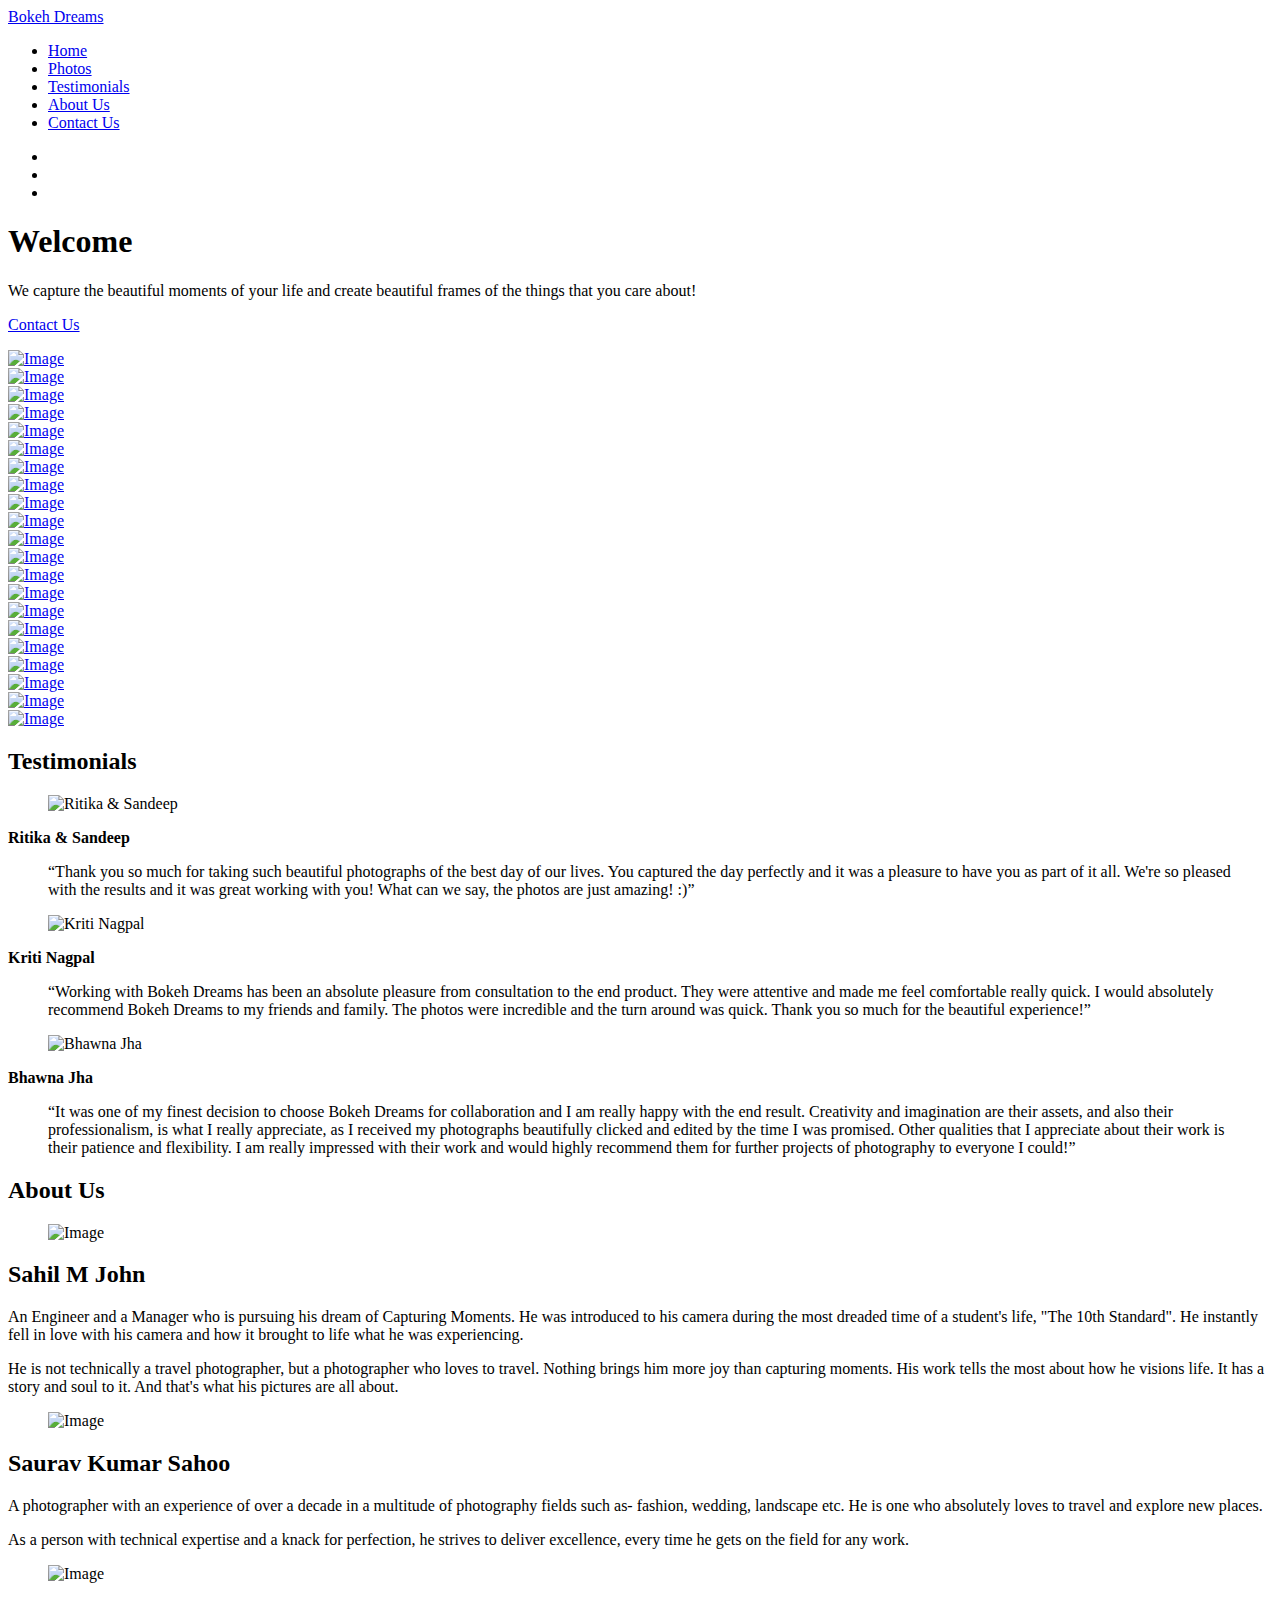
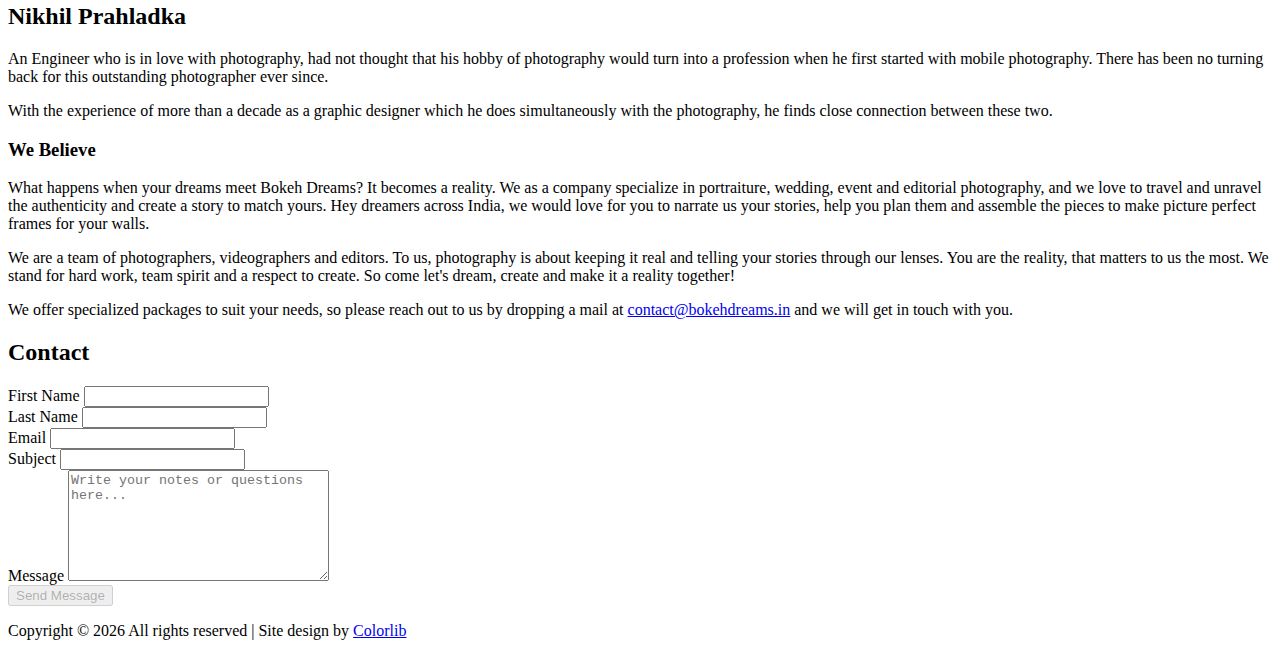
==== commit 443eb98a: "small fixes" ====
--- a/index.html
+++ b/index.html
@@ -1,94 +1,503 @@
 <!DOCTYPE html>
 <html lang="en">
+
 <head>
-	<title>BokehDreams - Coming Soon</title>
-	<meta charset="UTF-8">
-	<meta name="viewport" content="width=device-width, initial-scale=1">
-<!--===============================================================================================-->	
-	<link rel="icon" type="image/png" href="images/icons/favicon.ico"/>
-<!--===============================================================================================-->
-	<link rel="stylesheet" type="text/css" href="vendor/bootstrap/css/bootstrap.min.css">
-<!--===============================================================================================-->
-	<link rel="stylesheet" type="text/css" href="fonts/font-awesome-4.7.0/css/font-awesome.min.css">
-<!--===============================================================================================-->
-	<link rel="stylesheet" type="text/css" href="fonts/iconic/css/material-design-iconic-font.min.css">
-<!--===============================================================================================-->
-	<link rel="stylesheet" type="text/css" href="vendor/animate/animate.css">
-<!--===============================================================================================-->
-	<link rel="stylesheet" type="text/css" href="vendor/select2/select2.min.css">
-<!--===============================================================================================-->
-	<link rel="stylesheet" type="text/css" href="css/util.css">
-	<link rel="stylesheet" type="text/css" href="css/main.css">
-<!--===============================================================================================-->
+  <title>Bokeh Dreams</title>
+  <meta charset="utf-8">
+  <meta name="viewport" content="width=device-width, initial-scale=1, shrink-to-fit=no">
+  <link rel="icon" type="image/png" href="images/icons/favicon.ico" />
+  <link href="https://fonts.googleapis.com/css?family=Quicksand:300,400,500,700,900|Oswald:400,700" rel="stylesheet">
+
+  <link rel="stylesheet" href="fonts/icomoon/style.css">
+
+  <link rel="stylesheet" href="css/bootstrap.min.css">
+  <link rel="stylesheet" href="css/magnific-popup.css">
+  <link rel="stylesheet" href="css/jquery-ui.css">
+  <link rel="stylesheet" href="css/owl.carousel.min.css">
+  <link rel="stylesheet" href="css/owl.theme.default.min.css">
+
+  <link rel="stylesheet" href="css/bootstrap-datepicker.css">
+
+  <link rel="stylesheet" href="fonts/flaticon/font/flaticon.css">
+
+  <link rel="stylesheet" href="css/aos.css">
+  <link rel="stylesheet" href="css/fancybox.min.css">
+
+  <link rel="stylesheet" href="css/style.css">
+  <!-- Global site tag (gtag.js) - Google Analytics -->
+	<script async src="https://www.googletagmanager.com/gtag/js?id=UA-159267231-1"></script>
+	<script>
+		window.dataLayer = window.dataLayer || [];
+		function gtag(){dataLayer.push(arguments);}
+		gtag('js', new Date());
+
+		gtag('config', 'UA-159267231-1');
+	</script>
 </head>
-<body>
-	
-			
-
-	<div class="flex-w flex-str size1 overlay1">
-		<div class="flex-w flex-col-sb wsize1 bg0 p-l-65 p-t-37 p-b-50 p-r-80 respon1">
-			<div class="wrappic1">
-				<a href="#">
-					<img src="images/icons/logo.png" alt="IMG">
-				</a>
-			</div>		
-	
-			<div class="w-full flex-c-m p-t-80 p-b-90">
-				<div class="wsize2">
-					<h3 class="l1-txt1 p-b-34 respon3">
-						Coming Soon
-					</h3>
-
-					<p class="m2-txt1 p-b-46">
-						Follow us for update now!
-					</p>
-
-					<form class="contact100-form validate-form m-t-10 m-b-10">
-						<div class="wrap-input100 validate-input m-lr-auto-lg" data-validate = "Email is required: ex@abc.xyz">
-							<input class="s2-txt1 placeholder0 input100 trans-04" type="text" name="email" placeholder="Email Address">
-
-							<button class="flex-c-m ab-t-r size2 hov1">
-								<i class="zmdi zmdi-long-arrow-right fs-30 cl1 trans-04"></i>
-							</button>
-						</div>		
-					</form>
-				</div>
-			</div>
-			
-			<div class="flex-w">
-				<a href="https://www.instagram.com/bokehdreams_/" class="size3 flex-c-m how-social trans-04 m-r-15 m-b-10">
-					<i class="fa fa-instagram"></i>
-				</a>
-			</div>
-		</div>
-			
-
-		<div class="wsize1 simpleslide100-parent respon2">
-			<!--  -->
-			<div class="simpleslide100">
-				<div class="simpleslide100-item bg-img1" style="background-image: url('images/bg01.jpg');"></div>
-				<div class="simpleslide100-item bg-img1" style="background-image: url('images/bg02.jpg');"></div>
-				<div class="simpleslide100-item bg-img1" style="background-image: url('images/bg03.jpg');"></div>
-				<div class="simpleslide100-item bg-img1" style="background-image: url('images/bg04.jpg');"></div>
-			</div>
-		</div>
-	</div>
-
-
-
-	
-
-<!--===============================================================================================-->	
-	<script src="vendor/jquery/jquery-3.2.1.min.js"></script>
-<!--===============================================================================================-->
-	<script src="vendor/bootstrap/js/popper.js"></script>
-	<script src="vendor/bootstrap/js/bootstrap.min.js"></script>
-<!--===============================================================================================-->
-	<script src="vendor/select2/select2.min.js"></script>
-<!--===============================================================================================-->
-	<script src="vendor/tilt/tilt.jquery.min.js"></script>
-<!--===============================================================================================-->
-	<script src="js/main.js"></script>
+
+<body data-spy="scroll" data-target=".site-navbar-target" data-offset="200">
+
+
+  <div class="site-wrap">
+
+    <div class="site-mobile-menu site-navbar-target">
+      <div class="site-mobile-menu-header">
+        <div class="site-mobile-menu-close mt-3">
+          <span class="icon-close2 js-menu-toggle"></span>
+        </div>
+      </div>
+      <div class="site-mobile-menu-body"></div>
+    </div>
+
+    <header class="header-bar d-flex d-lg-block align-items-center site-navbar-target" data-aos="fade-right">
+      <div class="site-logo">
+        <a href="index.html">Bokeh Dreams</a>
+      </div>
+
+      <div class="d-inline-block d-lg-none ml-md-0 ml-auto py-3" style="position: relative; top: 3px;"><a href="#"
+          class="site-menu-toggle js-menu-toggle text-white"><span class="icon-menu h3"></span></a></div>
+
+      <div class="main-menu">
+        <ul class="js-clone-nav">
+          <li><a href="#section-home" class="nav-link">Home</a></li>
+          <li><a href="#section-photos" class="nav-link">Photos</a></li>
+          <li><a href="#section-testimonials" class="nav-link">Testimonials</a></li>
+          <li><a href="#section-about-us" class="nav-link">About Us</a></li>
+          <li><a href="#section-contact" class="nav-link">Contact Us</a></li>
+        </ul>
+        <ul class="social js-clone-nav">
+          <li><a href="https://www.facebook.com/bokehdreams01/?ref=bokehdreams.in"><span class="icon-facebook"
+                target="_blank"></span></a></li>
+          <li><a href="#"><span class="icon-twitter" target="_blank"></span></a></li>
+          <li><a href="https://www.instagram.com/bokehdreams_/" target="_blank"><span class="icon-instagram"></span></a>
+          </li>
+        </ul>
+      </div>
+    </header>
+
+    <main class="main-content">
+
+      <section class="site-section-hero bg-image" style="background-image: url('images/img_8.jpg');"
+        data-stellar-background-ratio="0.5" id="section-home">
+        <div class="row justify-content-center align-items-center">
+          <div class="col-md-7 text-center">
+            <h1 class="text-white heading text-uppercase" data-aos="fade-up">Welcome</h1>
+            <p class="lead text-white mb-5" data-aos="fade-up" data-aos-delay="100">We capture the beautiful moments of your life
+              and create beautiful frames of the things that you care about!</p>
+            <p data-aos="fade-up" data-aos-delay="100"><a href="#section-contact"
+                class="btn btn-primary btn-md smoothscroll">Contact Us</a></p>
+          </div>
+        </div>
+      </section>
+
+      <div class="container-fluid">
+        <section class="row align-items-stretch photos" id="section-photos">
+          <div class="col-12">
+            <div class="row align-items-stretch">
+
+              <div class="col-6 col-md-6 col-lg-4" data-aos="fade-up">
+                <a href="images/img_4.jpg" class="d-block photo-item" data-fancybox="gallery">
+                  <img src="images/img_4.jpg" alt="Image" class="img-fluid">
+                  <div class="photo-text-more">
+                    <span class="icon icon-search"></span>
+                  </div>
+                </a>
+              </div>
+              <div class="col-6 col-md-6 col-lg-4" data-aos="fade-up" data-aos-delay="100">
+                <a href="images/img_5.jpg" class="d-block photo-item" data-fancybox="gallery">
+                  <img src="images/img_5.jpg" alt="Image" class="img-fluid">
+                  <div class="photo-text-more">
+                    <span class="icon icon-search"></span>
+                  </div>
+                </a>
+              </div>
+              <div class="col-6 col-md-6 col-lg-4" data-aos="fade-up" data-aos-delay="200">
+                <a href="images/img_1.jpg" class="d-block photo-item" data-fancybox="gallery">
+                  <img src="images/img_1.jpg" alt="Image" class="img-fluid">
+                  <div class="photo-text-more">
+                    <span class="icon icon-search"></span>
+                  </div>
+                </a>
+              </div>
+
+              <div class="col-6 col-md-6 col-lg-4" data-aos="fade-up">
+                <a href="images/img_2.jpg" class="d-block photo-item" data-fancybox="gallery">
+                  <img src="images/img_2.jpg" alt="Image" class="img-fluid">
+                  <div class="photo-text-more">
+                    <span class="icon icon-search"></span>
+                  </div>
+                </a>
+              </div>
+              <div class="col-6 col-md-6 col-lg-4" data-aos="fade-up" data-aos-delay="100">
+                <a href="images/img_3.jpg" class="d-block photo-item" data-fancybox="gallery">
+                  <img src="images/img_3.jpg" alt="Image" class="img-fluid">
+                  <div class="photo-text-more">
+                    <span class="icon icon-search"></span>
+                  </div>
+                </a>
+              </div>
+              <div class="col-6 col-md-6 col-lg-4" data-aos="fade-up" data-aos-delay="200">
+                <a href="images/img_6.jpg" class="d-block photo-item" data-fancybox="gallery">
+                  <img src="images/img_6.jpg" alt="Image" class="img-fluid">
+                  <div class="photo-text-more">
+                    <span class="icon icon-search"></span>
+                  </div>
+                </a>
+              </div>
+
+              <div class="col-6 col-md-6 col-lg-4" data-aos="fade-up">
+                <a href="images/img_7.jpg" class="d-block photo-item" data-fancybox="gallery">
+                  <img src="images/img_7.jpg" alt="Image" class="img-fluid">
+                  <div class="photo-text-more">
+                    <span class="icon icon-search"></span>
+                  </div>
+                </a>
+              </div>
+              <div class="col-6 col-md-6 col-lg-4" data-aos="fade-up" data-aos-delay="100">
+                <a href="images/img_8.jpg" class="d-block photo-item" data-fancybox="gallery">
+                  <img src="images/img_8.jpg" alt="Image" class="img-fluid">
+                  <div class="photo-text-more">
+                    <span class="icon icon-search"></span>
+                  </div>
+                </a>
+              </div>
+              <div class="col-6 col-md-6 col-lg-4" data-aos="fade-up" data-aos-delay="200">
+                <a href="images/img_9.jpg" class="d-block photo-item" data-fancybox="gallery">
+                  <img src="images/img_9.jpg" alt="Image" class="img-fluid">
+                  <div class="photo-text-more">
+                    <span class="icon icon-search"></span>
+                  </div>
+                </a>
+              </div>
+
+
+              <div class="col-6 col-md-6 col-lg-4" data-aos="fade-up">
+                <a href="images/img_10.jpg" class="d-block photo-item" data-fancybox="gallery">
+                  <img src="images/img_10.jpg" alt="Image" class="img-fluid">
+                  <div class="photo-text-more">
+                    <span class="icon icon-search"></span>
+                  </div>
+                </a>
+              </div>
+              <div class="col-6 col-md-6 col-lg-4" data-aos="fade-up" data-aos-delay="100">
+                <a href="images/img_1.jpg" class="d-block photo-item" data-fancybox="gallery">
+                  <img src="images/img_1.jpg" alt="Image" class="img-fluid">
+                  <div class="photo-text-more">
+                    <span class="icon icon-search"></span>
+                  </div>
+                </a>
+              </div>
+              <div class="col-6 col-md-6 col-lg-4" data-aos="fade-up" data-aos-delay="200">
+                <a href="images/img_2.jpg" class="d-block photo-item" data-fancybox="gallery">
+                  <img src="images/img_2.jpg" alt="Image" class="img-fluid">
+                  <div class="photo-text-more">
+                    <span class="icon icon-search"></span>
+                  </div>
+                </a>
+              </div>
+
+              <div class="col-6 col-md-6 col-lg-4" data-aos="fade-up">
+                <a href="images/img_3.jpg" class="d-block photo-item" data-fancybox="gallery">
+                  <img src="images/img_3.jpg" alt="Image" class="img-fluid">
+                  <div class="photo-text-more">
+                    <span class="icon icon-search"></span>
+                  </div>
+                </a>
+              </div>
+              <div class="col-6 col-md-6 col-lg-4" data-aos="fade-up" data-aos-delay="100">
+                <a href="images/img_4.jpg" class="d-block photo-item" data-fancybox="gallery">
+                  <img src="images/img_4.jpg" alt="Image" class="img-fluid">
+                  <div class="photo-text-more">
+                    <span class="icon icon-search"></span>
+                  </div>
+                </a>
+              </div>
+              <div class="col-6 col-md-6 col-lg-4" data-aos="fade-up" data-aos-delay="200">
+                <a href="images/img_5.jpg" class="d-block photo-item" data-fancybox="gallery">
+                  <img src="images/img_5.jpg" alt="Image" class="img-fluid">
+                  <div class="photo-text-more">
+                    <span class="icon icon-search"></span>
+                  </div>
+                </a>
+              </div>
+
+              <div class="col-6 col-md-6 col-lg-4" data-aos="fade-up">
+                <a href="images/img_6.jpg" class="d-block photo-item" data-fancybox="gallery">
+                  <img src="images/img_6.jpg" alt="Image" class="img-fluid">
+                  <div class="photo-text-more">
+                    <span class="icon icon-search"></span>
+                  </div>
+                </a>
+              </div>
+              <div class="col-6 col-md-6 col-lg-4" data-aos="fade-up" data-aos-delay="100">
+                <a href="images/img_7.jpg" class="d-block photo-item" data-fancybox="gallery">
+                  <img src="images/img_7.jpg" alt="Image" class="img-fluid">
+                  <div class="photo-text-more">
+                    <span class="icon icon-search"></span>
+                  </div>
+                </a>
+              </div>
+              <div class="col-6 col-md-6 col-lg-4" data-aos="fade-up" data-aos-delay="200">
+                <a href="images/img_8.jpg" class="d-block photo-item" data-fancybox="gallery">
+                  <img src="images/img_8.jpg" alt="Image" class="img-fluid">
+                  <div class="photo-text-more">
+                    <span class="icon icon-search"></span>
+                  </div>
+                </a>
+              </div>
+              <div class="col-6 col-md-6 col-lg-4" data-aos="fade-up" data-aos-delay="100">
+                <a href="images/img_9.jpg" class="d-block photo-item" data-fancybox="gallery">
+                  <img src="images/img_9.jpg" alt="Image" class="img-fluid">
+                  <div class="photo-text-more">
+                    <span class="icon icon-search"></span>
+                  </div>
+                </a>
+              </div>
+              <div class="col-6 col-md-6 col-lg-4" data-aos="fade-up" data-aos-delay="100">
+                <a href="images/img_4.jpg" class="d-block photo-item" data-fancybox="gallery">
+                  <img src="images/img_4.jpg" alt="Image" class="img-fluid">
+                  <div class="photo-text-more">
+                    <span class="icon icon-search"></span>
+                  </div>
+                </a>
+              </div>
+              <div class="col-6 col-md-6 col-lg-4" data-aos="fade-up" data-aos-delay="200">
+                <a href="images/img_5.jpg" class="d-block photo-item" data-fancybox="gallery">
+                  <img src="images/img_5.jpg" alt="Image" class="img-fluid">
+                  <div class="photo-text-more">
+                    <span class="icon icon-search"></span>
+                  </div>
+                </a>
+              </div>
+            </div>
+          </div>
+        </section> <!-- #section-photos -->
+
+        <section class="site-section" id="section-testimonials">
+          <div class="container">
+            <div class="row justify-content-center">
+              <div class="col-md-8 text-center">
+                <h2 class="heading text-uppercase text-white">Testimonials</h2>
+
+                <div class="row justify-content-center">
+                  <div class="col-md-12">
+
+                    <div class="owl-carousel slide-one-item home-slider">
+
+                      <div class="testimony text-center px-md-4">
+                        <figure class="mx-auto d-inline-block">
+                          <img src="images/ttms/ritsan.jpg" alt="Ritika & Sandeep" class="mx-auto img-fluid w-25 rounded-circle">
+                        </figure>
+                        <p class="text-white"><strong>Ritika & Sandeep</strong></p>
+                        <blockquote>
+                          <p>&ldquo;Thank you so much for taking such beautiful photographs of the best
+                            day of our lives. You captured the day perfectly and it was a pleasure to
+                            have you as part of it all. We're so pleased with the results and it was
+                            great working with you! What can we say, the photos are just amazing! :)&rdquo;</p>
+                        </blockquote>
+                      </div>
+
+                      <div class="testimony text-center px-md-4">
+                        <figure class="mx-auto d-inline-block">
+                          <img src="images/ttms/kritin.jpg" alt="Kriti Nagpal" class="mx-auto img-fluid w-25 rounded-circle">
+                        </figure>
+                        <p class="text-white"><strong>Kriti Nagpal</strong></p>
+                        <blockquote>
+                          <p>&ldquo;Working with Bokeh Dreams has been an absolute pleasure from consultation to the 
+                            end product. They were attentive and made me feel comfortable really quick. I would
+                            absolutely recommend Bokeh Dreams to my friends and family. The photos were incredible
+                            and the turn around was quick. Thank you so much for the beautiful experience!&rdquo;</p>
+                        </blockquote>
+                      </div>
+
+                      <div class="testimony text-center px-md-4">
+                        <figure class="mx-auto d-inline-block">
+                          <img src="images/ttms/bhawnaj.jpg" alt="Bhawna Jha" class="mx-auto img-fluid w-25 rounded-circle">
+                        </figure>
+                        <p class="text-white"><strong>Bhawna Jha</strong></p>
+                        <blockquote>
+                          <p>&ldquo;It was one of my finest decision to choose Bokeh Dreams for collaboration and
+                            I am really happy with the end result. Creativity and imagination are their assets,
+                            and also their professionalism, is what I really appreciate, as I received my photographs
+                            beautifully clicked and edited by the time I was promised. Other qualities that I appreciate
+                            about their work is their patience and flexibility. I am really impressed with their work
+                            and would highly recommend them for further projects of photography to everyone I could!&rdquo;</p>
+                        </blockquote>
+                      </div>
+                    </div>
+
+                  </div>
+                </div>
+              </div>
+            </div>
+          </div>
+        </section>
+
+        <section class="site-section darken-bg" id="section-about-us">
+          <div class="container">
+            <div class="row">
+              <div class="col-lg-12">
+                <h2 class="heading text-uppercase text-white text-center">About Us</h2>
+              </div>
+            </div>
+            <div class="row justify-content-center">
+              <div class="col-sm-4 text-center">
+                <figure class="mb-5" data-aos="fade-up"><img src="images/us/sahil.jpg" alt="Image"
+                    class="img-fluid w-50 rounded"></figure>
+                <div data-aos="fade-up" data-aos-delay="100">
+                  <h2 class="text-white">Sahil M John</h2>
+                  <p>An Engineer and a Manager who is pursuing his dream of Capturing Moments. He was introduced
+                    to his camera during the most dreaded time of a student's life, "The 10th Standard". He
+                    instantly fell in love with his camera and how it brought to life what he was experiencing.</p>
+                  <p>He is not technically a travel photographer, but a photographer who loves to travel.
+                    Nothing brings him more joy than capturing moments. His work tells the most about how he
+                    visions life. It has a story and soul to it. And that's what his pictures are all about.</p>
+                </div>
+              </div>
+              <div class="col-sm-4 text-center">
+                <figure class="mb-5" data-aos="fade-up"><img src="images/us/saurav.jpg" alt="Image"
+                    class="img-fluid w-50 rounded"></figure>
+                <div data-aos="fade-up" data-aos-delay="100">
+                  <h2 class="text-white">Saurav Kumar Sahoo</h2>
+                  <p>A photographer with an experience of over a decade in
+                    a multitude of photography fields such as- fashion, wedding, landscape etc.
+                    He is one who absolutely loves to travel and explore new places.
+                  </p>
+                  <p>
+                    As a person with technical expertise and a knack for perfection, he strives to deliver
+                    excellence, every time he gets on the field for any work.</p>
+                </div>
+              </div>
+              <div class="col-sm-4 text-center">
+                <figure class="mb-5" data-aos="fade-up"><img src="images/us/nikhil.jpg" alt="Image"
+                    class="img-fluid w-50 rounded"></figure>
+                <div data-aos="fade-up" data-aos-delay="100">
+                  <h2 class="text-white">Nikhil Prahladka</h2>
+                  <p>An Engineer who is in love with photography, had not thought that his hobby of photography
+                    would turn into a profession when he first started with mobile photography.
+                    There has been no turning back for this outstanding photographer ever since.</p>
+                  <p>With the experience of more than a decade as a graphic designer which he does simultaneously
+                    with the photography, he finds close connection between these two.</p>
+
+                </div>
+              </div>
+            </div>
+            <div class="row text-center">
+              <div class="col-sm-2"></div>
+              <div class="col-md-8">
+                <h3 class="text-white mt-5">We Believe</h3>
+                <p>What happens when your dreams meet Bokeh Dreams? It becomes a reality.
+                  We as a company specialize in portraiture, wedding, event and editorial
+                  photography, and we love to travel and unravel the authenticity and
+                  create a story to match yours. Hey dreamers across India, we would love
+                  for you to narrate us your stories, help you plan them and assemble the
+                  pieces to make picture perfect frames for your walls. 
+                </p>
+                  <p>We are a team of photographers, videographers and editors. To us,
+                    photography is about keeping it real and telling your stories through
+                    our lenses. You are the reality, that matters to us the most. We stand
+                    for hard work, team spirit and a respect to create. So come let's dream,
+                    create and make it a reality together! 
+                  </p>
+                  <p>We offer specialized packages to suit your needs, so please reach out
+                    to us by dropping a mail at <a href="mailto:contact@bokehdreams.in">contact@bokehdreams.in</a> and we will get in touch with you.
+                </p>
+              </div>
+              <div class="col-sm-2"></div>
+            </div>
+        </section>
+
+        
+
+        <section class="site-section" id="section-contact">
+          <div class="container">
+            <div class="row justify-content-center">
+              <div class="col-md-8">
+                <h2 class="text-white mb-5 heading">Contact</h2>
+
+                <form action="#">
+                  <div class="row form-group">
+                    <div class="col-md-6 mb-3 mb-md-0">
+                      <label class="text-white" for="fname">First Name</label>
+                      <input type="text" id="fname" class="form-control">
+                    </div>
+                    <div class="col-md-6">
+                      <label class="text-white" for="lname">Last Name</label>
+                      <input type="text" id="lname" class="form-control">
+                    </div>
+                  </div>
+
+                  <div class="row form-group">
+
+                    <div class="col-md-12">
+                      <label class="text-white" for="email">Email</label>
+                      <input type="email" id="email" class="form-control">
+                    </div>
+                  </div>
+
+                  <div class="row form-group">
+
+                    <div class="col-md-12">
+                      <label class="text-white" for="subject">Subject</label>
+                      <input type="subject" id="subject" class="form-control">
+                    </div>
+                  </div>
+
+                  <div class="row form-group mb-5">
+                    <div class="col-md-12">
+                      <label class="text-white" for="message">Message</label>
+                      <textarea name="message" id="message" cols="30" rows="7" class="form-control"
+                        placeholder="Write your notes or questions here..."></textarea>
+                    </div>
+                  </div>
+
+                  <div class="row form-group">
+                    <div class="col-md-12">
+                      <input type="submit" value="Send Message" class="btn btn-primary btn-md text-white" disabled>
+                    </div>
+                  </div>
+
+
+                </form>
+              </div>
+            </div>
+          </div>
+        </section>
+
+        <div class="row justify-content-center">
+          <div class="col-md-12 text-center py-5">
+            <p>
+              <!-- Link back to Colorlib can't be removed. Template is licensed under CC BY 3.0. -->
+              Copyright &copy;
+              <script>document.write(new Date().getFullYear());</script> All rights reserved | Site design by <a
+                href="https://colorlib.com" target="_blank">Colorlib</a>
+              <!-- Link back to Colorlib can't be removed. Template is licensed under CC BY 3.0. -->
+            </p>
+          </div>
+        </div>
+      </div>
+    </main>
+
+  </div> <!-- .site-wrap -->
+
+  <script src="js/jquery-3.3.1.min.js"></script>
+  <script src="js/jquery-migrate-3.0.1.min.js"></script>
+  <script src="js/jquery.easing.1.3.js"></script>
+  <script src="js/jquery-ui.js"></script>
+  <script src="js/popper.min.js"></script>
+  <script src="js/bootstrap.min.js"></script>
+  <script src="js/owl.carousel.min.js"></script>
+  <script src="js/jquery.stellar.min.js"></script>
+  <script src="js/jquery.countdown.min.js"></script>
+  <script src="js/jquery.magnific-popup.min.js"></script>
+  <script src="js/bootstrap-datepicker.min.js"></script>
+  <script src="js/aos.js"></script>
+
+
+  <script src="js/jquery.fancybox.min.js"></script>
+
+  <script src="js/main.js"></script>
 
 </body>
+
 </html>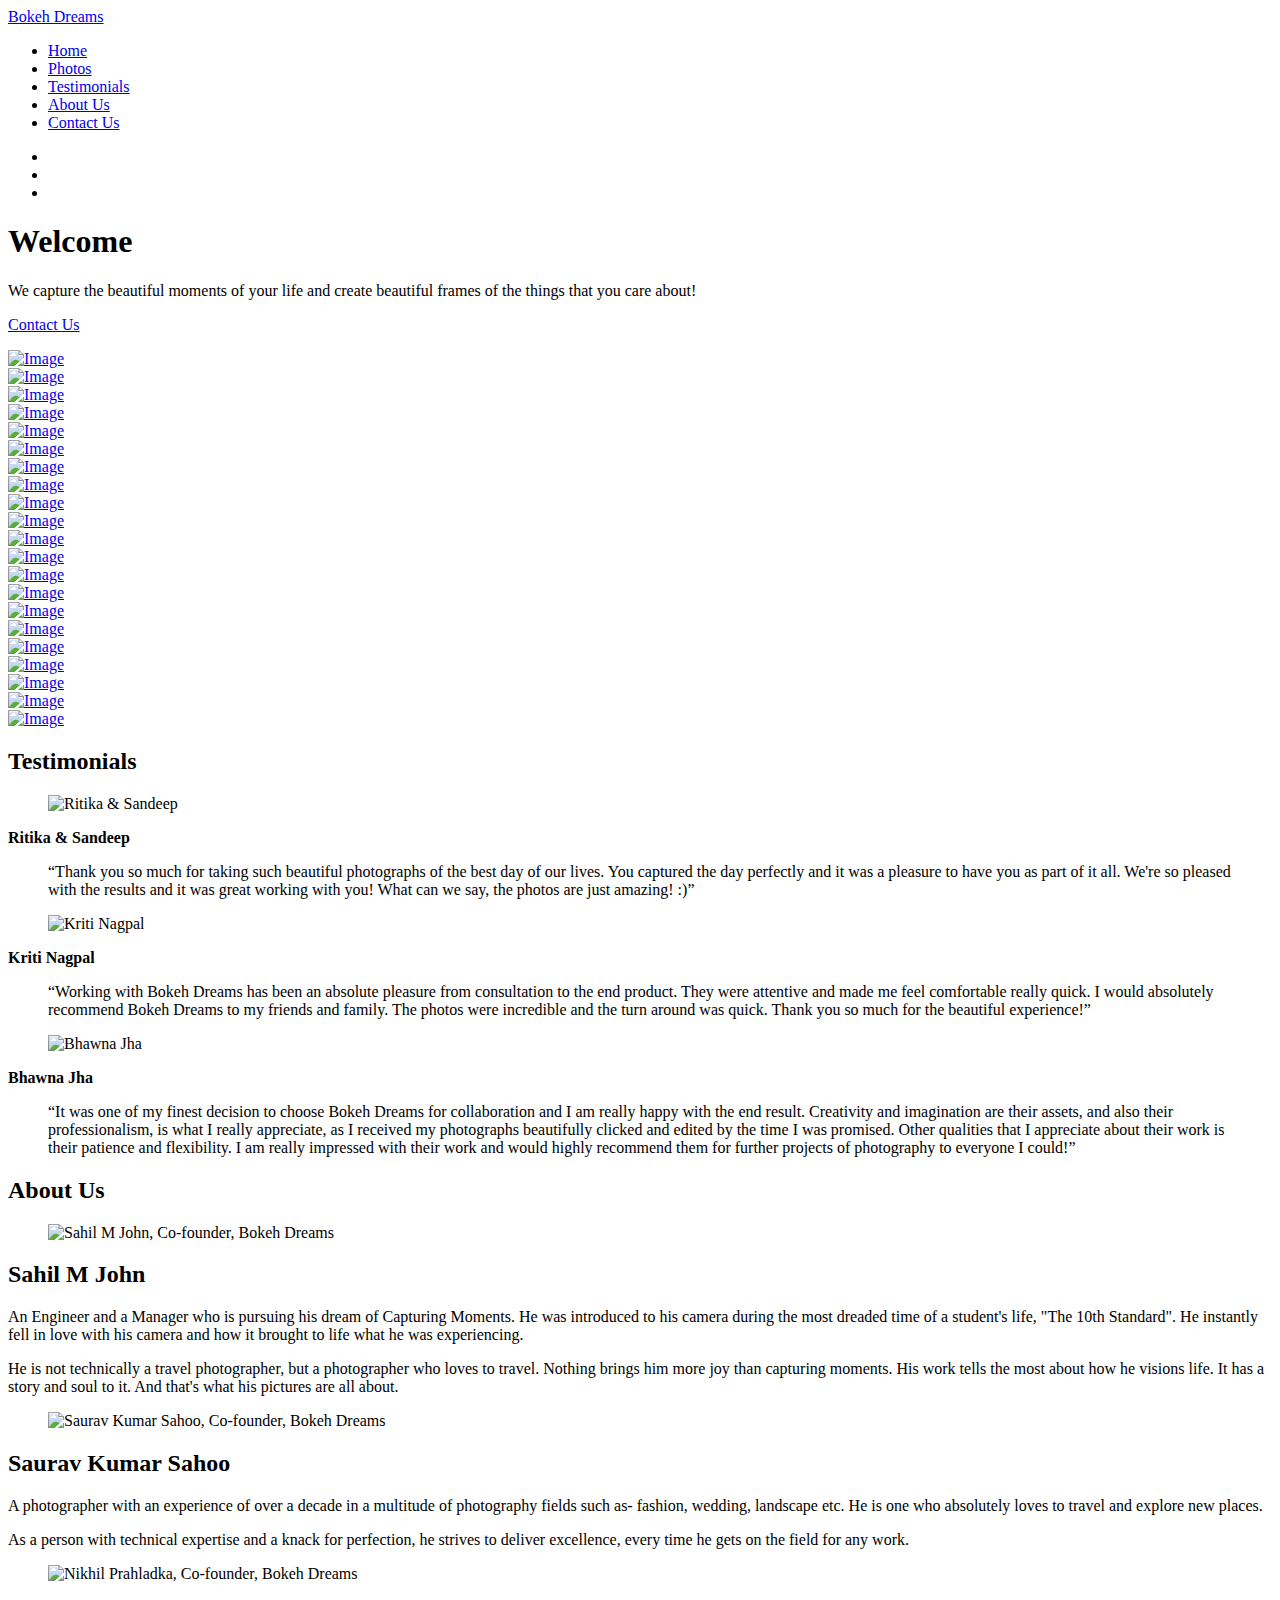
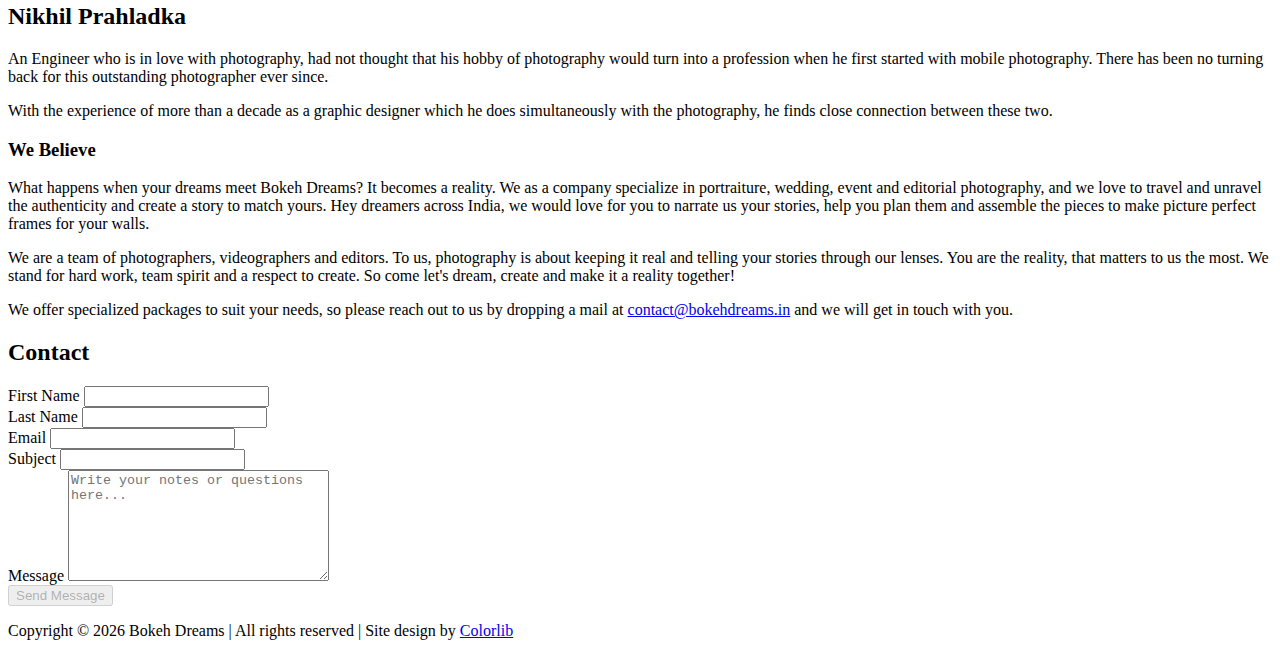
==== commit 52226287: "insta link fix" ====
--- a/index.html
+++ b/index.html
@@ -334,15 +334,15 @@
         </section>
 
         <section class="site-section darken-bg" id="section-about-us">
-          <div class="container">
+          <div class="container-fluid">
             <div class="row">
               <div class="col-lg-12">
                 <h2 class="heading text-uppercase text-white text-center">About Us</h2>
               </div>
             </div>
             <div class="row justify-content-center">
-              <div class="col-sm-4 text-center">
-                <figure class="mb-5" data-aos="fade-up"><img src="images/us/sahil.jpg" alt="Image"
+              <div class="col-sm-4 text-center mb-5">
+                <figure class="mb-5" data-aos="fade-up"><img src="images/us/sahil.jpg" alt="Sahil M John, Co-founder, Bokeh Dreams"
                     class="img-fluid w-50 rounded"></figure>
                 <div data-aos="fade-up" data-aos-delay="100">
                   <h2 class="text-white">Sahil M John</h2>
@@ -354,8 +354,8 @@
                     visions life. It has a story and soul to it. And that's what his pictures are all about.</p>
                 </div>
               </div>
-              <div class="col-sm-4 text-center">
-                <figure class="mb-5" data-aos="fade-up"><img src="images/us/saurav.jpg" alt="Image"
+              <div class="col-sm-4 text-center mb-5">
+                <figure class="mb-5" data-aos="fade-up"><img src="images/us/saurav.jpg" alt="Saurav Kumar Sahoo, Co-founder, Bokeh Dreams"
                     class="img-fluid w-50 rounded"></figure>
                 <div data-aos="fade-up" data-aos-delay="100">
                   <h2 class="text-white">Saurav Kumar Sahoo</h2>
@@ -368,8 +368,8 @@
                     excellence, every time he gets on the field for any work.</p>
                 </div>
               </div>
-              <div class="col-sm-4 text-center">
-                <figure class="mb-5" data-aos="fade-up"><img src="images/us/nikhil.jpg" alt="Image"
+              <div class="col-sm-4 text-center mb-5">
+                <figure class="mb-5" data-aos="fade-up"><img src="images/us/nikhil.jpg" alt="Nikhil Prahladka, Co-founder, Bokeh Dreams"
                     class="img-fluid w-50 rounded"></figure>
                 <div data-aos="fade-up" data-aos-delay="100">
                   <h2 class="text-white">Nikhil Prahladka</h2>
@@ -467,11 +467,9 @@
         <div class="row justify-content-center">
           <div class="col-md-12 text-center py-5">
             <p>
-              <!-- Link back to Colorlib can't be removed. Template is licensed under CC BY 3.0. -->
               Copyright &copy;
-              <script>document.write(new Date().getFullYear());</script> All rights reserved | Site design by <a
+              <script>document.write(new Date().getFullYear());</script> Bokeh Dreams | All rights reserved | Site design by <a
                 href="https://colorlib.com" target="_blank">Colorlib</a>
-              <!-- Link back to Colorlib can't be removed. Template is licensed under CC BY 3.0. -->
             </p>
           </div>
         </div>
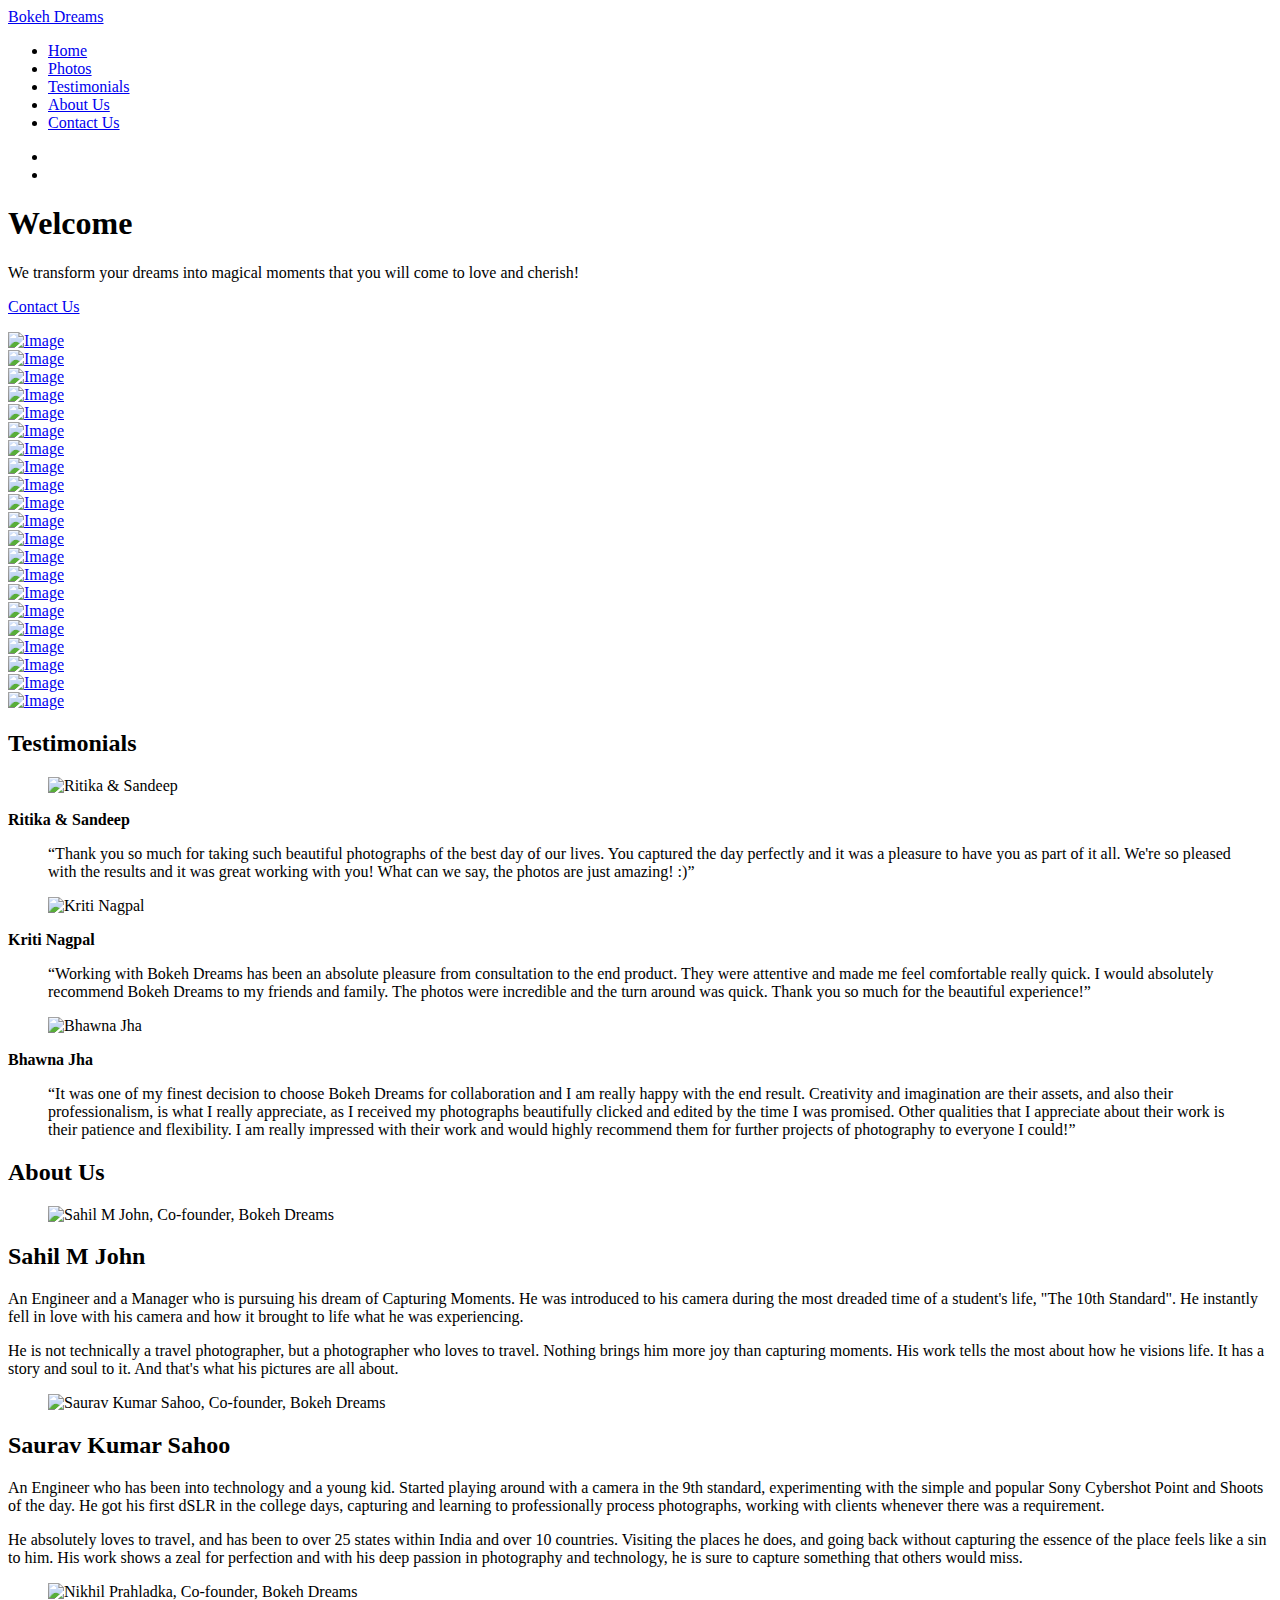
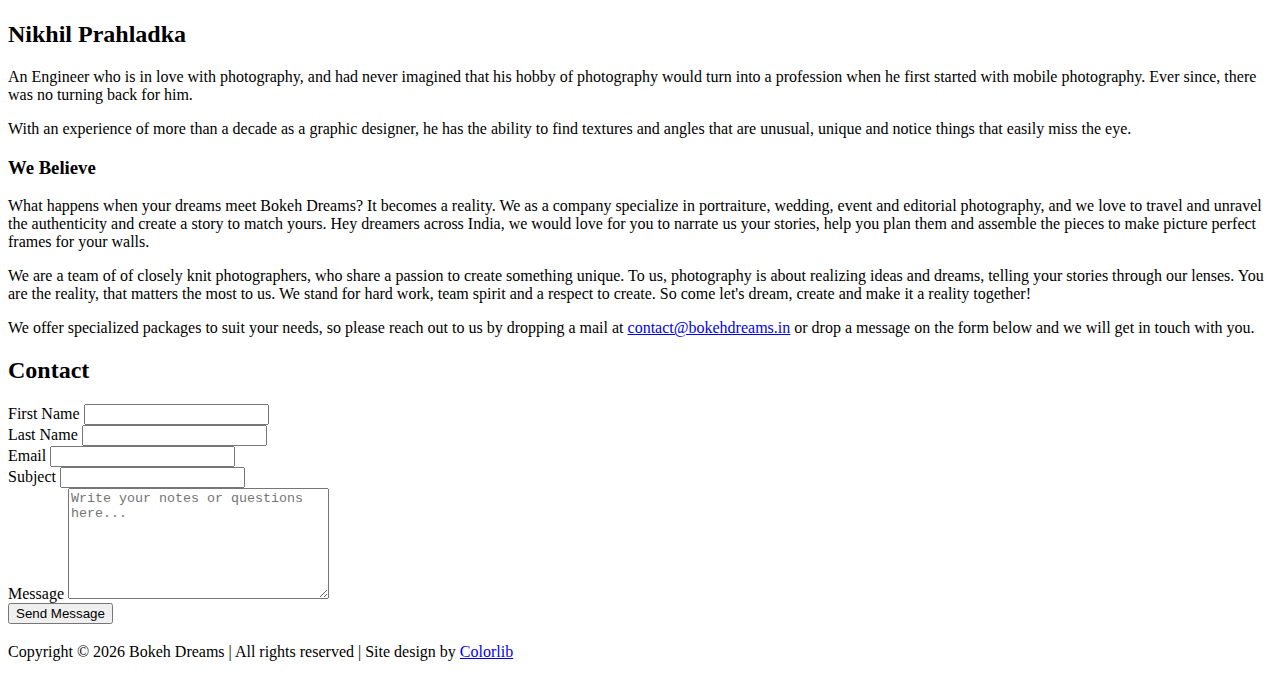
==== commit 98d340f9: "we believe contact us message updated" ====
--- a/index.html
+++ b/index.html
@@ -3,6 +3,8 @@
 
 <head>
   <title>Bokeh Dreams</title>
+  <meta name="description" content="At Bokeh Dreams, We capture the beautiful moments of your life
+  and frame the things that you care about! Come and visit us, and we'll make you feel the magic!">
   <meta charset="utf-8">
   <meta name="viewport" content="width=device-width, initial-scale=1, shrink-to-fit=no">
   <link rel="icon" type="image/png" href="images/icons/favicon.ico" />
@@ -66,11 +68,10 @@
           <li><a href="#section-contact" class="nav-link">Contact Us</a></li>
         </ul>
         <ul class="social js-clone-nav">
-          <li><a href="https://www.facebook.com/bokehdreams01/?ref=bokehdreams.in"><span class="icon-facebook"
-                target="_blank"></span></a></li>
-          <li><a href="#"><span class="icon-twitter" target="_blank"></span></a></li>
           <li><a href="https://www.instagram.com/bokehdreams_/" target="_blank"><span class="icon-instagram"></span></a>
           </li>
+          <li><a href="https://www.facebook.com/bokehdreams01/?ref=bokehdreams.in" target="_blank"><span class="icon-facebook"
+                target="_blank"></span></a></li>
         </ul>
       </div>
     </header>
@@ -82,8 +83,8 @@
         <div class="row justify-content-center align-items-center">
           <div class="col-md-7 text-center">
             <h1 class="text-white heading text-uppercase" data-aos="fade-up">Welcome</h1>
-            <p class="lead text-white mb-5" data-aos="fade-up" data-aos-delay="100">We capture the beautiful moments of your life
-              and create beautiful frames of the things that you care about!</p>
+            <p class="lead text-white mb-5" data-aos="fade-up" data-aos-delay="100">
+              We transform your dreams into magical moments that you will come to love and cherish!</p>
             <p data-aos="fade-up" data-aos-delay="100"><a href="#section-contact"
                 class="btn btn-primary btn-md smoothscroll">Contact Us</a></p>
           </div>
@@ -334,56 +335,60 @@
         </section>
 
         <section class="site-section darken-bg" id="section-about-us">
-          <div class="container-fluid">
+          <div class="container">
             <div class="row">
               <div class="col-lg-12">
                 <h2 class="heading text-uppercase text-white text-center">About Us</h2>
               </div>
             </div>
             <div class="row justify-content-center">
-              <div class="col-sm-4 text-center mb-5">
+              <div class="col-sm-4 text-center">
                 <figure class="mb-5" data-aos="fade-up"><img src="images/us/sahil.jpg" alt="Sahil M John, Co-founder, Bokeh Dreams"
                     class="img-fluid w-50 rounded"></figure>
-                <div data-aos="fade-up" data-aos-delay="100">
+                <div class="px-3" data-aos="fade-up" data-aos-delay="100">
                   <h2 class="text-white">Sahil M John</h2>
                   <p>An Engineer and a Manager who is pursuing his dream of Capturing Moments. He was introduced
                     to his camera during the most dreaded time of a student's life, "The 10th Standard". He
-                    instantly fell in love with his camera and how it brought to life what he was experiencing.</p>
+                    instantly fell in love with his camera and how it brought to life what he was experiencing.
+                  </p>
                   <p>He is not technically a travel photographer, but a photographer who loves to travel.
                     Nothing brings him more joy than capturing moments. His work tells the most about how he
                     visions life. It has a story and soul to it. And that's what his pictures are all about.</p>
                 </div>
               </div>
-              <div class="col-sm-4 text-center mb-5">
+              <div class="col-sm-4 text-center">
                 <figure class="mb-5" data-aos="fade-up"><img src="images/us/saurav.jpg" alt="Saurav Kumar Sahoo, Co-founder, Bokeh Dreams"
                     class="img-fluid w-50 rounded"></figure>
-                <div data-aos="fade-up" data-aos-delay="100">
+                <div class="px-3" data-aos="fade-up" data-aos-delay="100">
                   <h2 class="text-white">Saurav Kumar Sahoo</h2>
-                  <p>A photographer with an experience of over a decade in
-                    a multitude of photography fields such as- fashion, wedding, landscape etc.
-                    He is one who absolutely loves to travel and explore new places.
+                  <p>An Engineer who has been into technology and a young kid. Started playing around with a
+                    camera in the 9th standard, experimenting with the simple and popular Sony Cybershot Point and Shoots
+                    of the day. He got his first dSLR in the college days, capturing and learning to professionally process
+                    photographs, working with clients whenever there was a requirement.
                   </p>
                   <p>
-                    As a person with technical expertise and a knack for perfection, he strives to deliver
-                    excellence, every time he gets on the field for any work.</p>
+                    He absolutely loves to travel, and has been to over 25 states within India and over 10 countries.
+                    Visiting the places he does, and going back without capturing the essence of the place feels like a sin
+                    to him. His work shows a zeal for perfection and with his deep passion in photography and technology,
+                    he is sure to capture something that others would miss.
+                  </p>
                 </div>
               </div>
-              <div class="col-sm-4 text-center mb-5">
+              <div class="col-sm-4 text-center">
                 <figure class="mb-5" data-aos="fade-up"><img src="images/us/nikhil.jpg" alt="Nikhil Prahladka, Co-founder, Bokeh Dreams"
                     class="img-fluid w-50 rounded"></figure>
-                <div data-aos="fade-up" data-aos-delay="100">
+                <div class="px-3" data-aos="fade-up" data-aos-delay="100">
                   <h2 class="text-white">Nikhil Prahladka</h2>
-                  <p>An Engineer who is in love with photography, had not thought that his hobby of photography
-                    would turn into a profession when he first started with mobile photography.
-                    There has been no turning back for this outstanding photographer ever since.</p>
-                  <p>With the experience of more than a decade as a graphic designer which he does simultaneously
-                    with the photography, he finds close connection between these two.</p>
-
+                  <p>An Engineer who is in love with photography, and had never imagined that his hobby of photography
+                    would turn into a profession when he first started with mobile photography. Ever since, there was
+                    no turning back for him.
+                  </p>
+                  <p>With an experience of more than a decade as a graphic designer, he has the ability to find textures
+                    and angles that are unusual, unique and notice things that easily miss the eye.</p>
                 </div>
               </div>
             </div>
-            <div class="row text-center">
-              <div class="col-sm-2"></div>
+            <div class="row justify-content-center text-center">
               <div class="col-md-8">
                 <h3 class="text-white mt-5">We Believe</h3>
                 <p>What happens when your dreams meet Bokeh Dreams? It becomes a reality.
@@ -393,21 +398,19 @@
                   for you to narrate us your stories, help you plan them and assemble the
                   pieces to make picture perfect frames for your walls. 
                 </p>
-                  <p>We are a team of photographers, videographers and editors. To us,
-                    photography is about keeping it real and telling your stories through
-                    our lenses. You are the reality, that matters to us the most. We stand
-                    for hard work, team spirit and a respect to create. So come let's dream,
-                    create and make it a reality together! 
-                  </p>
-                  <p>We offer specialized packages to suit your needs, so please reach out
-                    to us by dropping a mail at <a href="mailto:contact@bokehdreams.in">contact@bokehdreams.in</a> and we will get in touch with you.
+                <p>We are a team of of closely knit photographers, who share a passion to
+                  create something unique. To us, photography is about realizing ideas and dreams,
+                  telling your stories through our lenses. You are the reality, that matters
+                  the most to us. We stand for hard work, team spirit and a respect to create.
+                  So come let's dream, create and make it a reality together! 
                 </p>
-              </div>
-              <div class="col-sm-2"></div>
+                <p>We offer specialized packages to suit your needs, so please reach out
+                  to us by dropping a mail at <a href="mailto:contact@bokehdreams.in">contact@bokehdreams.in</a> 
+                  or drop a message on the form below and we will get in touch with you.
+                </p>
+              </div>
             </div>
         </section>
-
-        
 
         <section class="site-section" id="section-contact">
           <div class="container">
@@ -415,15 +418,15 @@
               <div class="col-md-8">
                 <h2 class="text-white mb-5 heading">Contact</h2>
 
-                <form action="#">
+                <form id="contact-us-form" action="https://formspree.io/mbjadolq" method="POST">
                   <div class="row form-group">
                     <div class="col-md-6 mb-3 mb-md-0">
                       <label class="text-white" for="fname">First Name</label>
-                      <input type="text" id="fname" class="form-control">
+                      <input type="text" name="first-name" id="fname" class="form-control">
                     </div>
                     <div class="col-md-6">
                       <label class="text-white" for="lname">Last Name</label>
-                      <input type="text" id="lname" class="form-control">
+                      <input type="text" name="last-name" id="lname" class="form-control">
                     </div>
                   </div>
 
@@ -431,7 +434,7 @@
 
                     <div class="col-md-12">
                       <label class="text-white" for="email">Email</label>
-                      <input type="email" id="email" class="form-control">
+                      <input type="email" name="email" id="email" class="form-control">
                     </div>
                   </div>
 
@@ -439,7 +442,7 @@
 
                     <div class="col-md-12">
                       <label class="text-white" for="subject">Subject</label>
-                      <input type="subject" id="subject" class="form-control">
+                      <input type="subject" name="subject" id="subject" class="form-control">
                     </div>
                   </div>
 
@@ -453,10 +456,15 @@
 
                   <div class="row form-group">
                     <div class="col-md-12">
-                      <input type="submit" value="Send Message" class="btn btn-primary btn-md text-white" disabled>
-                    </div>
-                  </div>
-
+                      <button id="send-msg" value="Send Message" class="btn btn-primary btn-md text-white">Send Message</button>
+                    </div>
+                  </div>
+
+                  <div class="row form-group">
+                    <div class="col-md-12">
+                      <h3 id="form-status" class=""></p>
+                    </div>
+                  </div>
 
                 </form>
               </div>
@@ -496,6 +504,53 @@
 
   <script src="js/main.js"></script>
 
+  <script>
+    window.addEventListener("DOMContentLoaded", function() {
+  
+      // get the form elements defined in your form HTML above
+      
+      var form = document.getElementById("contact-us-form");
+      var button = form.getElementById("send-msg");
+      var status = form.getElementById("form-status");
+  
+      // Success and Error functions for after the form is submitted
+      
+      function success() {
+        form.reset();
+        status.innerHTML = "Thank you for contacting us!";
+      }
+  
+      function error() {
+        status.innerHTML = "Oops! There was a problem.";
+      }
+  
+      // handle the form submission event
+  
+      form.addEventListener("submit", function(ev) {
+        ev.preventDefault();
+        var data = new FormData(form);
+        ajax(form.method, form.action, data, success, error);
+      });
+    });
+    
+    // helper function for sending an AJAX request
+  
+    function ajax(method, url, data, success, error) {
+      var xhr = new XMLHttpRequest();
+      xhr.open(method, url);
+      xhr.setRequestHeader("Accept", "application/json");
+      xhr.onreadystatechange = function() {
+        if (xhr.readyState !== XMLHttpRequest.DONE) return;
+        if (xhr.status === 200) {
+          success(xhr.response, xhr.responseType);
+        } else {
+          error(xhr.status, xhr.response, xhr.responseType);
+        }
+      };
+      xhr.send(data);
+    }
+  </script>
+
 </body>
 
 </html>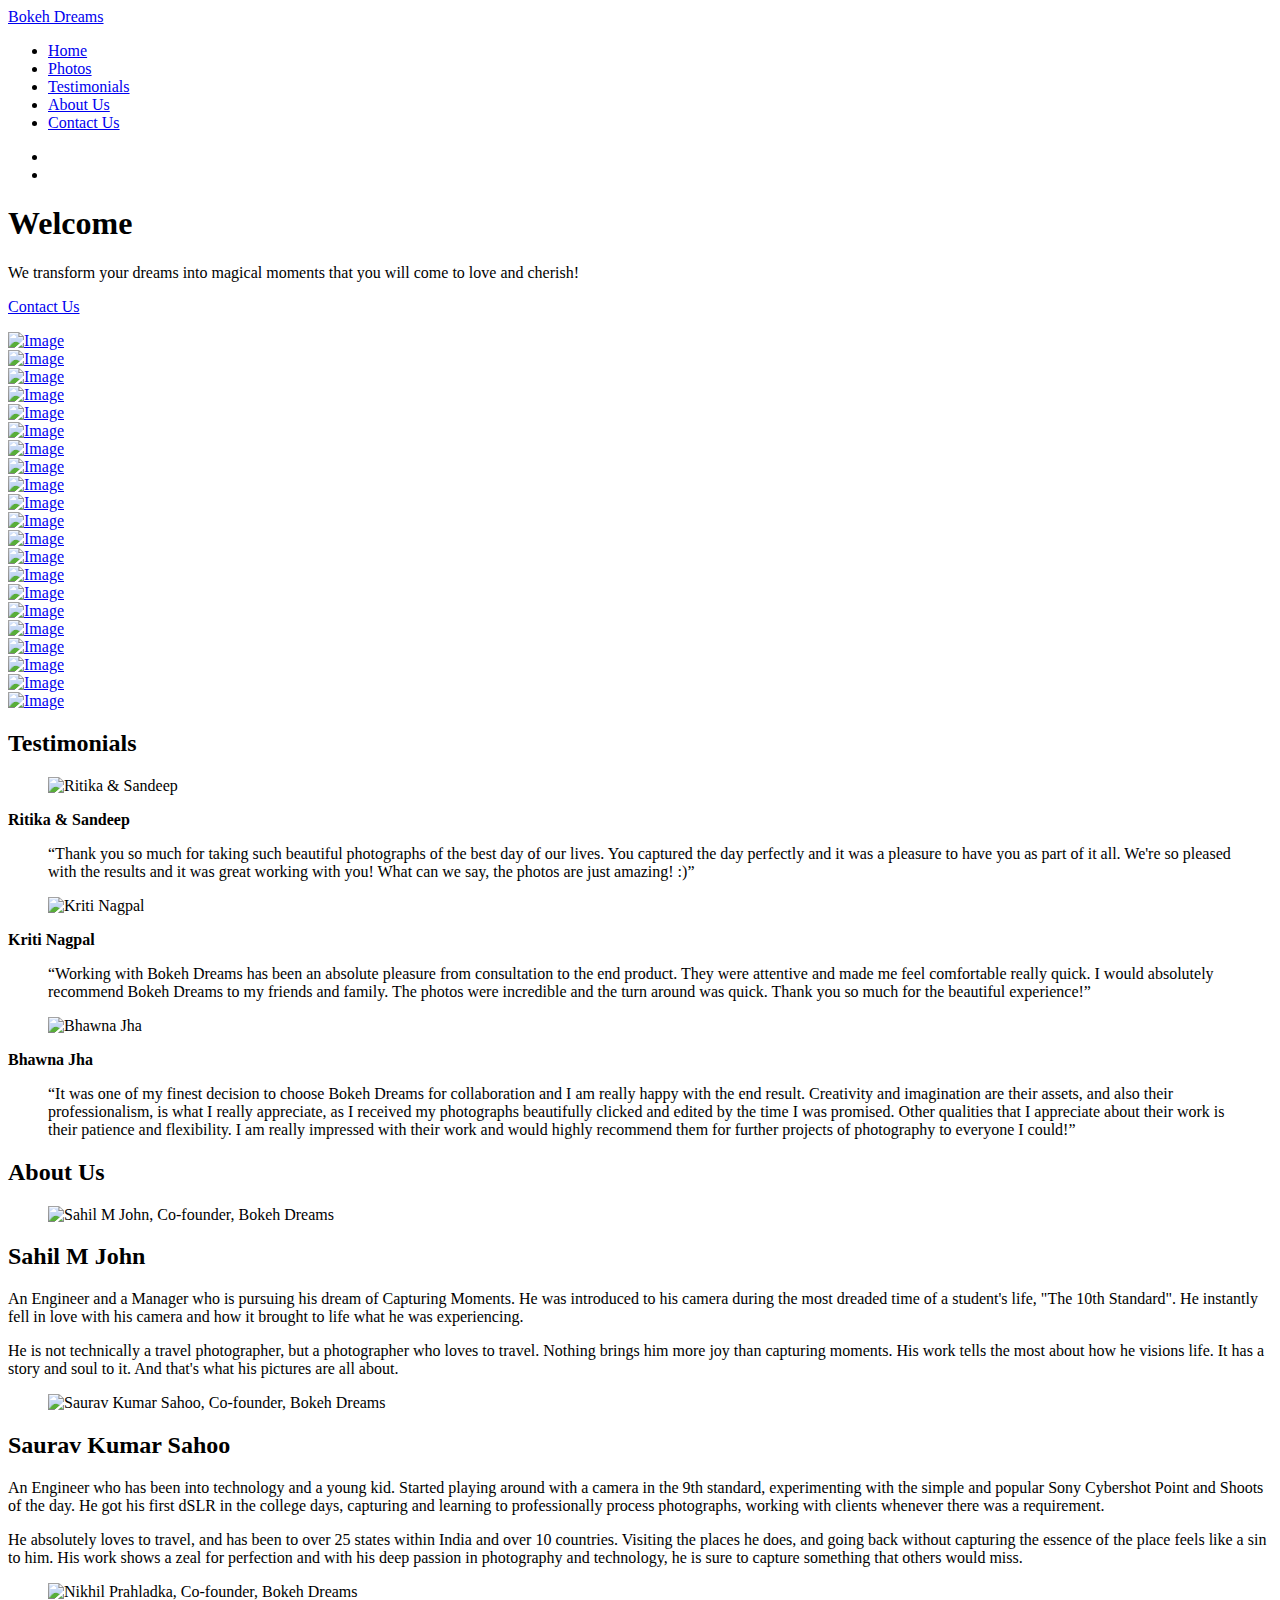
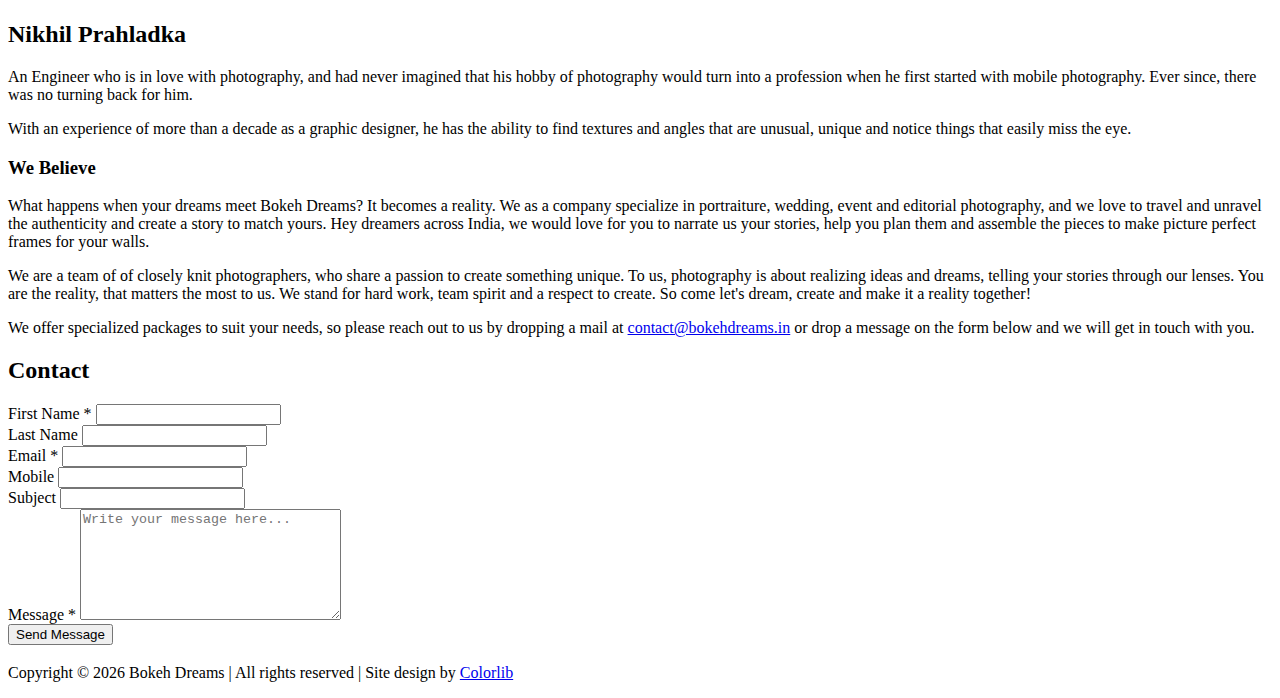
==== commit b2eaa826: "Form Updated, Script Removed from body" ====
--- a/index.html
+++ b/index.html
@@ -421,8 +421,8 @@
                 <form id="contact-us-form" action="https://formspree.io/mbjadolq" method="POST">
                   <div class="row form-group">
                     <div class="col-md-6 mb-3 mb-md-0">
-                      <label class="text-white" for="fname">First Name</label>
-                      <input type="text" name="first-name" id="fname" class="form-control">
+                      <label class="text-white" for="fname">First Name *</label>
+                      <input type="text" name="first-name" id="fname" class="form-control" required>
                     </div>
                     <div class="col-md-6">
                       <label class="text-white" for="lname">Last Name</label>
@@ -431,10 +431,16 @@
                   </div>
 
                   <div class="row form-group">
-
                     <div class="col-md-12">
-                      <label class="text-white" for="email">Email</label>
-                      <input type="email" name="email" id="email" class="form-control">
+                      <label class="text-white" for="email">Email *</label>
+                      <input type="email" name="email" id="email" class="form-control" required>
+                    </div>
+                  </div>
+
+                  <div class="row form-group">
+                    <div class="col-md-12">
+                      <label class="text-white" for="mobile">Mobile</label>
+                      <input type="mobile" name="mobile" id="mobile" class="form-control">
                     </div>
                   </div>
 
@@ -448,9 +454,9 @@
 
                   <div class="row form-group mb-5">
                     <div class="col-md-12">
-                      <label class="text-white" for="message">Message</label>
-                      <textarea name="message" id="message" cols="30" rows="7" class="form-control"
-                        placeholder="Write your notes or questions here..."></textarea>
+                      <label class="text-white" for="message">Message *</label>
+                      <textarea name="message" id="message" cols="30" rows="7" class="form-control" required
+                        placeholder="Write your message here..."></textarea>
                     </div>
                   </div>
 
@@ -504,52 +510,7 @@
 
   <script src="js/main.js"></script>
 
-  <script>
-    window.addEventListener("DOMContentLoaded", function() {
-  
-      // get the form elements defined in your form HTML above
-      
-      var form = document.getElementById("contact-us-form");
-      var button = form.getElementById("send-msg");
-      var status = form.getElementById("form-status");
-  
-      // Success and Error functions for after the form is submitted
-      
-      function success() {
-        form.reset();
-        status.innerHTML = "Thank you for contacting us!";
-      }
-  
-      function error() {
-        status.innerHTML = "Oops! There was a problem.";
-      }
-  
-      // handle the form submission event
-  
-      form.addEventListener("submit", function(ev) {
-        ev.preventDefault();
-        var data = new FormData(form);
-        ajax(form.method, form.action, data, success, error);
-      });
-    });
-    
-    // helper function for sending an AJAX request
-  
-    function ajax(method, url, data, success, error) {
-      var xhr = new XMLHttpRequest();
-      xhr.open(method, url);
-      xhr.setRequestHeader("Accept", "application/json");
-      xhr.onreadystatechange = function() {
-        if (xhr.readyState !== XMLHttpRequest.DONE) return;
-        if (xhr.status === 200) {
-          success(xhr.response, xhr.responseType);
-        } else {
-          error(xhr.status, xhr.response, xhr.responseType);
-        }
-      };
-      xhr.send(data);
-    }
-  </script>
+  <script src="js/form.js"></script>
 
 </body>
 
